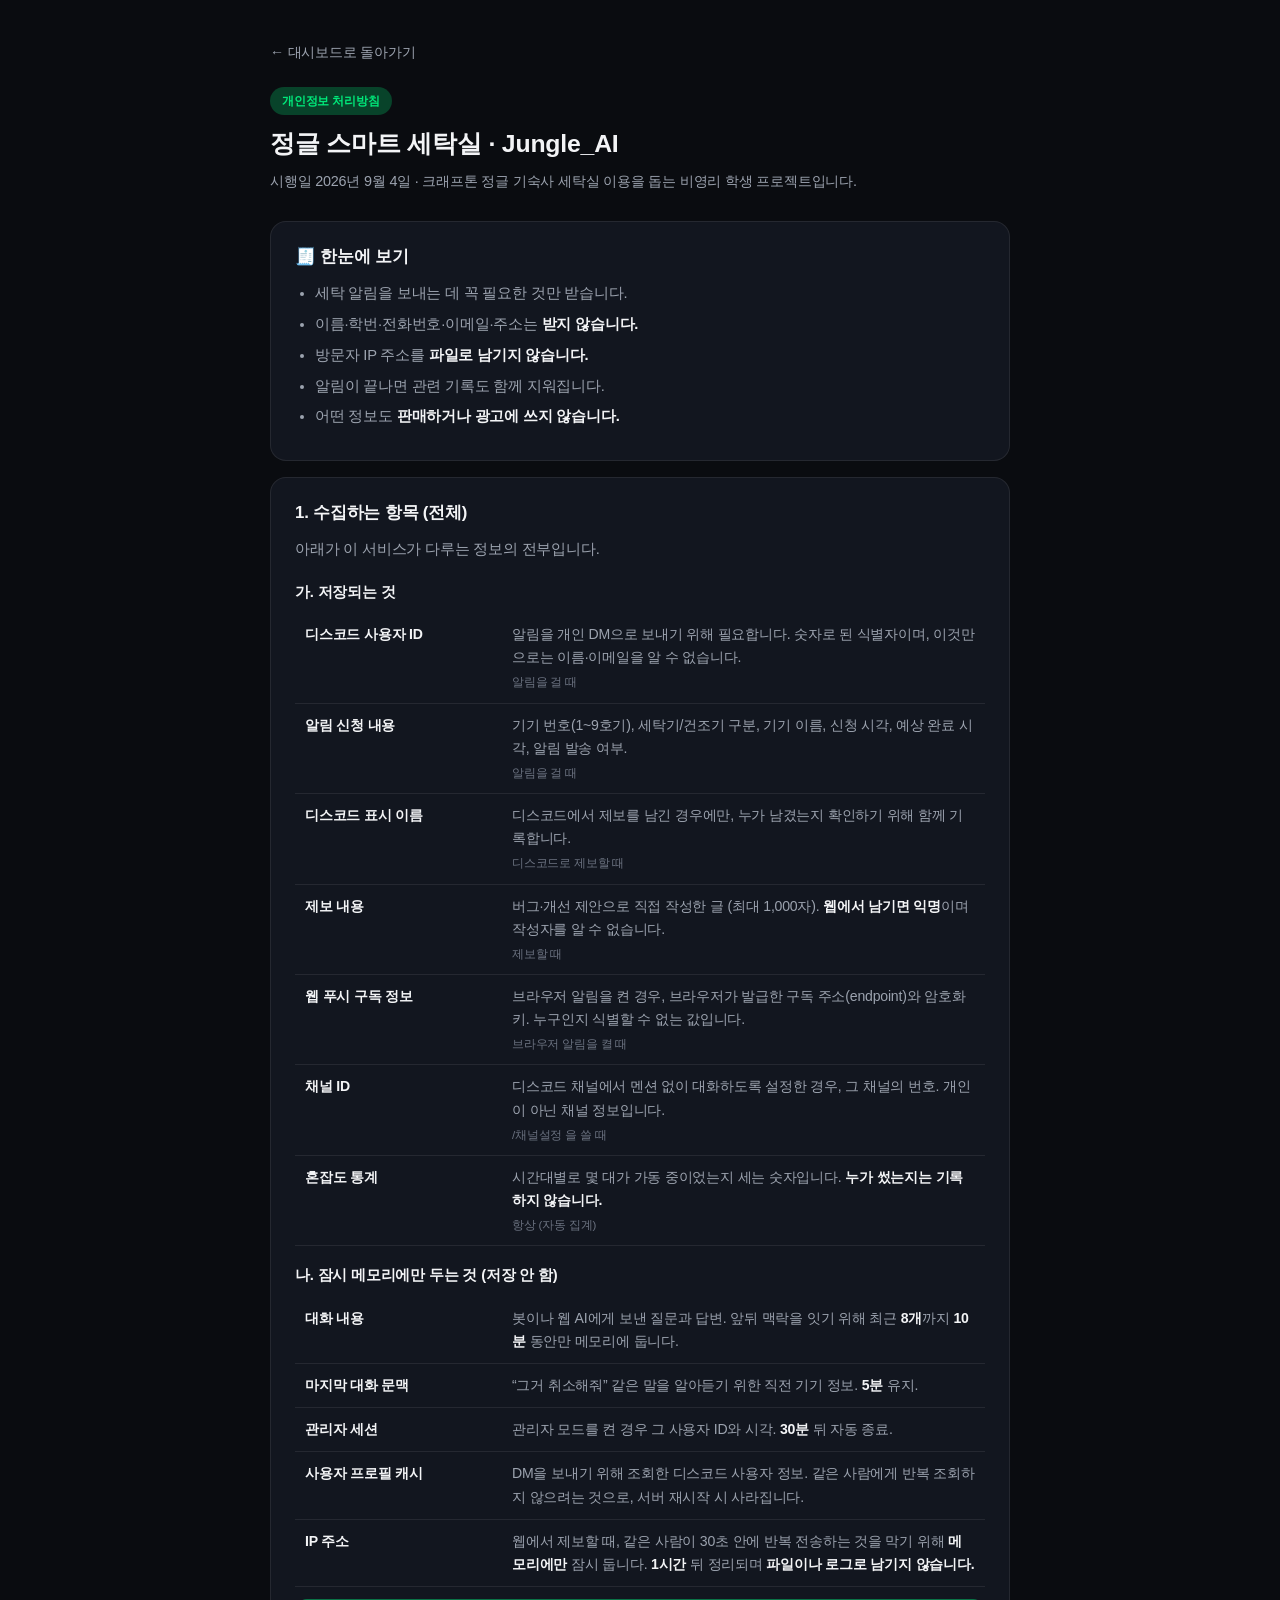
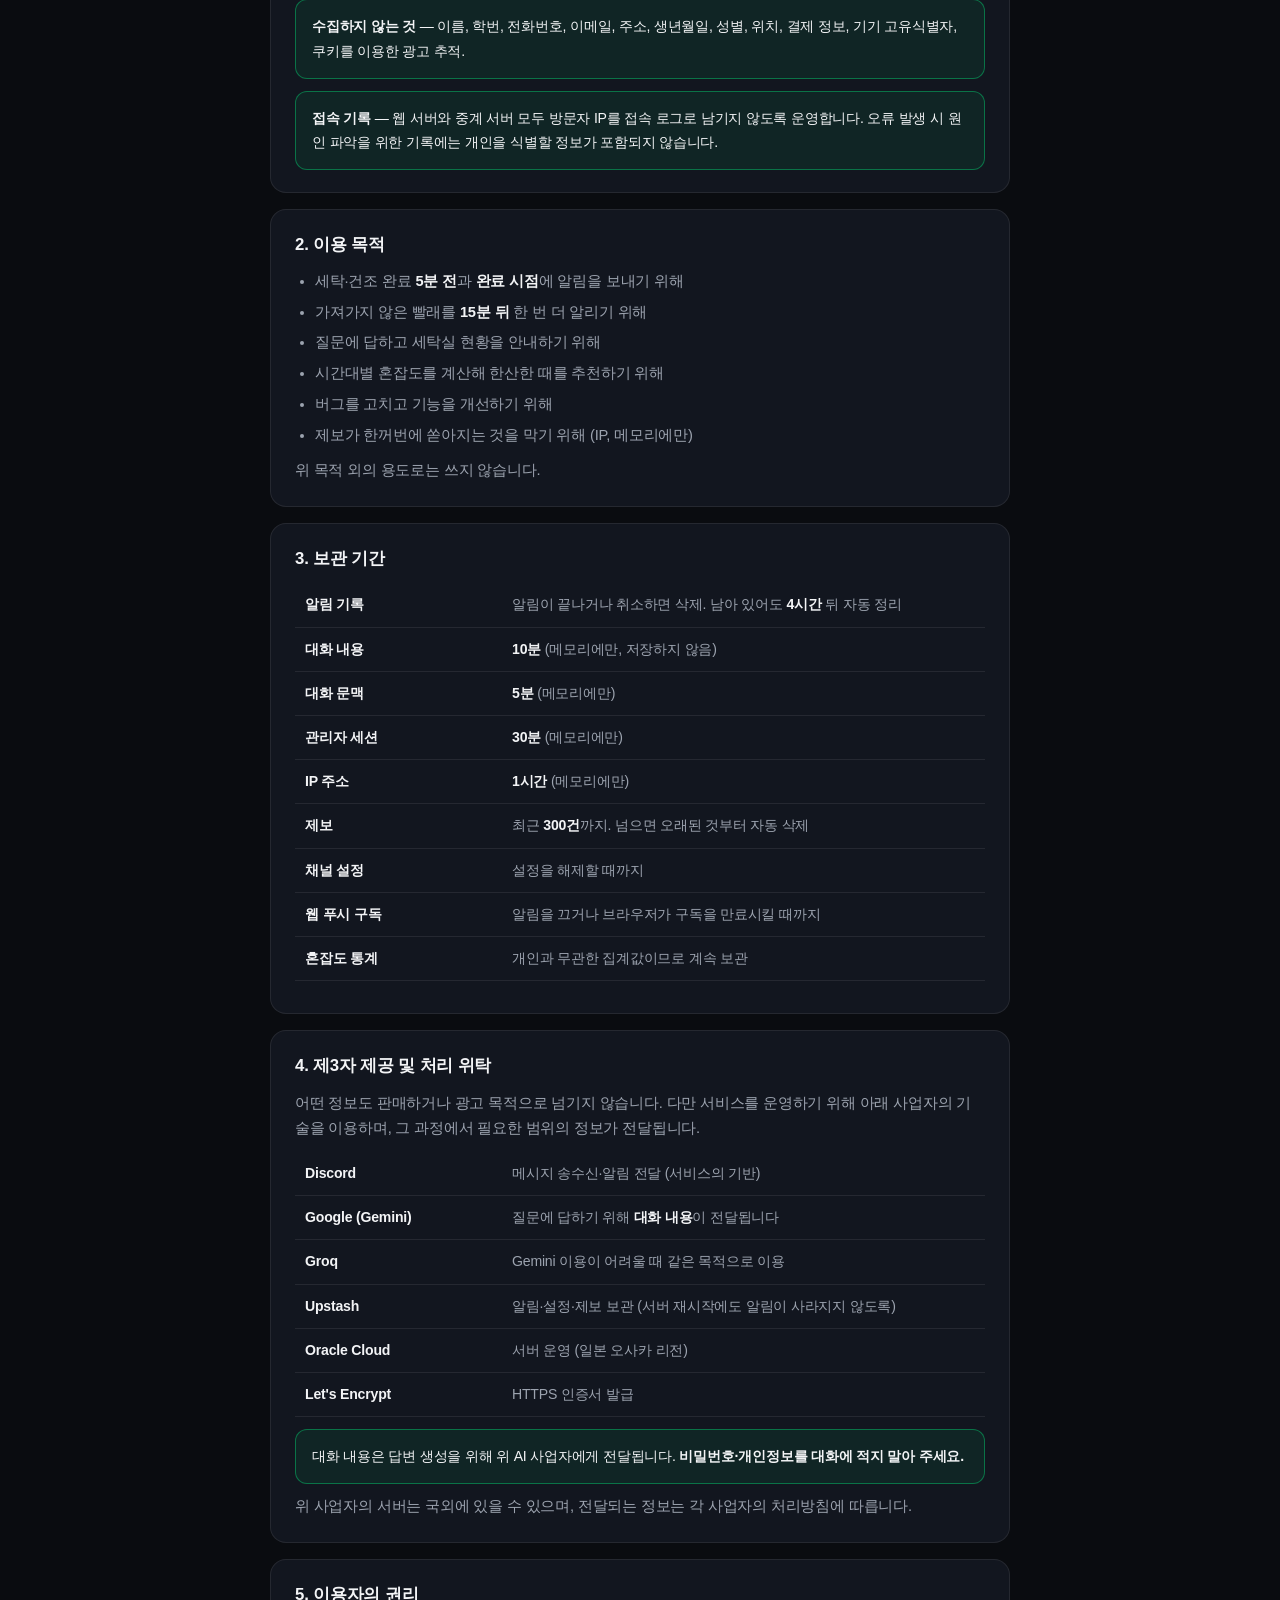
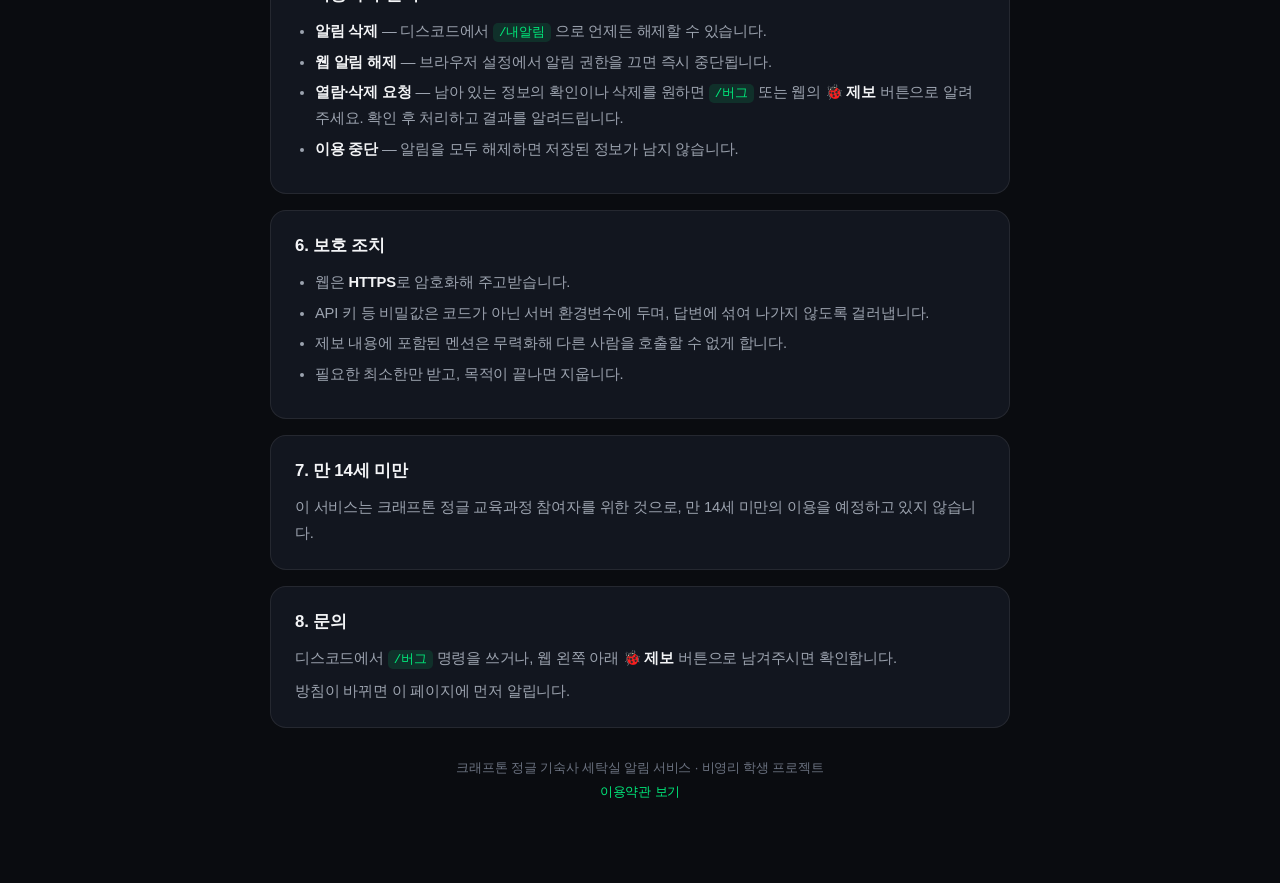
==== privacy.html @ 09ca9603 "상태 문구 회전 + 이용약관·개인정보 처리방침 페이지 상태 문구 (디스코드 앱 인증과 별개) - 봇 이름 아래 문구를 30초마다 돌린다. Rich Presence(큰 그림·참가 버" ====
<!DOCTYPE html>
<html lang="ko">
<head>
  <meta charset="UTF-8" />
  <meta name="viewport" content="width=device-width, initial-scale=1.0" />
  <title>개인정보 처리방침 | 정글 스마트 세탁실</title>
  <link rel="icon" href="/jungle-logo.png" />
  <link rel="stylesheet" href="/style.css" />
  <link rel="stylesheet" href="/doc.css" />
</head>
<body>
  <div class="doc-wrap">
    <a class="doc-back" href="/">← 대시보드로 돌아가기</a>

    <div class="doc-head">
      <span class="doc-badge">개인정보 처리방침</span>
      <h1>정글 스마트 세탁실 · Jungle_AI</h1>
      <p>시행일 2026년 9월 4일 · 크래프톤 정글 기숙사 세탁실 이용을 돕는 비영리 학생 프로젝트입니다.</p>
    </div>

    <div class="doc-sec">
      <h2>🧾 한눈에 보기</h2>
      <ul>
        <li>세탁 알림을 보내는 데 꼭 필요한 것만 받습니다.</li>
        <li>이름·학번·전화번호·이메일·주소는 <b>받지 않습니다.</b></li>
        <li>방문자 IP 주소를 <b>파일로 남기지 않습니다.</b></li>
        <li>알림이 끝나면 관련 기록도 함께 지워집니다.</li>
        <li>어떤 정보도 <b>판매하거나 광고에 쓰지 않습니다.</b></li>
      </ul>
    </div>

    <div class="doc-sec">
      <h2>1. 수집하는 항목 (전체)</h2>
      <p>아래가 이 서비스가 다루는 정보의 전부입니다.</p>

      <h3 class="doc-sub">가. 저장되는 것</h3>
      <table class="doc-table">
        <tr>
          <th>디스코드 사용자 ID</th>
          <td>알림을 개인 DM으로 보내기 위해 필요합니다. 숫자로 된 식별자이며,
              이것만으로는 이름·이메일을 알 수 없습니다.
              <span class="doc-when">알림을 걸 때</span></td>
        </tr>
        <tr>
          <th>알림 신청 내용</th>
          <td>기기 번호(1~9호기), 세탁기/건조기 구분, 기기 이름,
              신청 시각, 예상 완료 시각, 알림 발송 여부.
              <span class="doc-when">알림을 걸 때</span></td>
        </tr>
        <tr>
          <th>디스코드 표시 이름</th>
          <td>디스코드에서 제보를 남긴 경우에만, 누가 남겼는지 확인하기 위해 함께 기록합니다.
              <span class="doc-when">디스코드로 제보할 때</span></td>
        </tr>
        <tr>
          <th>제보 내용</th>
          <td>버그·개선 제안으로 직접 작성한 글 (최대 1,000자).
              <b>웹에서 남기면 익명</b>이며 작성자를 알 수 없습니다.
              <span class="doc-when">제보할 때</span></td>
        </tr>
        <tr>
          <th>웹 푸시 구독 정보</th>
          <td>브라우저 알림을 켠 경우, 브라우저가 발급한 구독 주소(endpoint)와 암호화 키.
              누구인지 식별할 수 없는 값입니다.
              <span class="doc-when">브라우저 알림을 켤 때</span></td>
        </tr>
        <tr>
          <th>채널 ID</th>
          <td>디스코드 채널에서 멘션 없이 대화하도록 설정한 경우, 그 채널의 번호.
              개인이 아닌 채널 정보입니다.
              <span class="doc-when">/채널설정 을 쓸 때</span></td>
        </tr>
        <tr>
          <th>혼잡도 통계</th>
          <td>시간대별로 몇 대가 가동 중이었는지 세는 숫자입니다.
              <b>누가 썼는지는 기록하지 않습니다.</b>
              <span class="doc-when">항상 (자동 집계)</span></td>
        </tr>
      </table>

      <h3 class="doc-sub">나. 잠시 메모리에만 두는 것 (저장 안 함)</h3>
      <table class="doc-table">
        <tr>
          <th>대화 내용</th>
          <td>봇이나 웹 AI에게 보낸 질문과 답변. 앞뒤 맥락을 잇기 위해
              최근 <b>8개</b>까지 <b>10분</b> 동안만 메모리에 둡니다.</td>
        </tr>
        <tr>
          <th>마지막 대화 문맥</th>
          <td>“그거 취소해줘” 같은 말을 알아듣기 위한 직전 기기 정보. <b>5분</b> 유지.</td>
        </tr>
        <tr>
          <th>관리자 세션</th>
          <td>관리자 모드를 켠 경우 그 사용자 ID와 시각. <b>30분</b> 뒤 자동 종료.</td>
        </tr>
        <tr>
          <th>사용자 프로필 캐시</th>
          <td>DM을 보내기 위해 조회한 디스코드 사용자 정보.
              같은 사람에게 반복 조회하지 않으려는 것으로, 서버 재시작 시 사라집니다.</td>
        </tr>
        <tr>
          <th>IP 주소</th>
          <td>웹에서 제보할 때, 같은 사람이 30초 안에 반복 전송하는 것을 막기 위해
              <b>메모리에만</b> 잠시 둡니다. <b>1시간</b> 뒤 정리되며
              <b>파일이나 로그로 남기지 않습니다.</b></td>
        </tr>
      </table>

      <div class="doc-note">
        <p><b>수집하지 않는 것</b> — 이름, 학번, 전화번호, 이메일, 주소, 생년월일,
           성별, 위치, 결제 정보, 기기 고유식별자, 쿠키를 이용한 광고 추적.</p>
      </div>
      <div class="doc-note">
        <p><b>접속 기록</b> — 웹 서버와 중계 서버 모두 방문자 IP를 접속 로그로 남기지
           않도록 운영합니다. 오류 발생 시 원인 파악을 위한 기록에는 개인을 식별할
           정보가 포함되지 않습니다.</p>
      </div>
    </div>

    <div class="doc-sec">
      <h2>2. 이용 목적</h2>
      <ul>
        <li>세탁·건조 완료 <b>5분 전</b>과 <b>완료 시점</b>에 알림을 보내기 위해</li>
        <li>가져가지 않은 빨래를 <b>15분 뒤</b> 한 번 더 알리기 위해</li>
        <li>질문에 답하고 세탁실 현황을 안내하기 위해</li>
        <li>시간대별 혼잡도를 계산해 한산한 때를 추천하기 위해</li>
        <li>버그를 고치고 기능을 개선하기 위해</li>
        <li>제보가 한꺼번에 쏟아지는 것을 막기 위해 (IP, 메모리에만)</li>
      </ul>
      <p style="margin-top:10px;">위 목적 외의 용도로는 쓰지 않습니다.</p>
    </div>

    <div class="doc-sec">
      <h2>3. 보관 기간</h2>
      <table class="doc-table">
        <tr><th>알림 기록</th><td>알림이 끝나거나 취소하면 삭제. 남아 있어도 <b>4시간</b> 뒤 자동 정리</td></tr>
        <tr><th>대화 내용</th><td><b>10분</b> (메모리에만, 저장하지 않음)</td></tr>
        <tr><th>대화 문맥</th><td><b>5분</b> (메모리에만)</td></tr>
        <tr><th>관리자 세션</th><td><b>30분</b> (메모리에만)</td></tr>
        <tr><th>IP 주소</th><td><b>1시간</b> (메모리에만)</td></tr>
        <tr><th>제보</th><td>최근 <b>300건</b>까지. 넘으면 오래된 것부터 자동 삭제</td></tr>
        <tr><th>채널 설정</th><td>설정을 해제할 때까지</td></tr>
        <tr><th>웹 푸시 구독</th><td>알림을 끄거나 브라우저가 구독을 만료시킬 때까지</td></tr>
        <tr><th>혼잡도 통계</th><td>개인과 무관한 집계값이므로 계속 보관</td></tr>
      </table>
    </div>

    <div class="doc-sec">
      <h2>4. 제3자 제공 및 처리 위탁</h2>
      <p>어떤 정보도 판매하거나 광고 목적으로 넘기지 않습니다. 다만 서비스를 운영하기 위해
         아래 사업자의 기술을 이용하며, 그 과정에서 필요한 범위의 정보가 전달됩니다.</p>
      <table class="doc-table">
        <tr><th>Discord</th><td>메시지 송수신·알림 전달 (서비스의 기반)</td></tr>
        <tr><th>Google (Gemini)</th><td>질문에 답하기 위해 <b>대화 내용</b>이 전달됩니다</td></tr>
        <tr><th>Groq</th><td>Gemini 이용이 어려울 때 같은 목적으로 이용</td></tr>
        <tr><th>Upstash</th><td>알림·설정·제보 보관 (서버 재시작에도 알림이 사라지지 않도록)</td></tr>
        <tr><th>Oracle Cloud</th><td>서버 운영 (일본 오사카 리전)</td></tr>
        <tr><th>Let's Encrypt</th><td>HTTPS 인증서 발급</td></tr>
      </table>
      <div class="doc-note">
        <p>대화 내용은 답변 생성을 위해 위 AI 사업자에게 전달됩니다.
           <b>비밀번호·개인정보를 대화에 적지 말아 주세요.</b></p>
      </div>
      <p style="margin-top:10px;">위 사업자의 서버는 국외에 있을 수 있으며,
         전달되는 정보는 각 사업자의 처리방침에 따릅니다.</p>
    </div>

    <div class="doc-sec">
      <h2>5. 이용자의 권리</h2>
      <ul>
        <li><b>알림 삭제</b> — 디스코드에서 <code>/내알림</code> 으로 언제든 해제할 수 있습니다.</li>
        <li><b>웹 알림 해제</b> — 브라우저 설정에서 알림 권한을 끄면 즉시 중단됩니다.</li>
        <li><b>열람·삭제 요청</b> — 남아 있는 정보의 확인이나 삭제를 원하면
            <code>/버그</code> 또는 웹의 <b>🐞 제보</b> 버튼으로 알려주세요.
            확인 후 처리하고 결과를 알려드립니다.</li>
        <li><b>이용 중단</b> — 알림을 모두 해제하면 저장된 정보가 남지 않습니다.</li>
      </ul>
    </div>

    <div class="doc-sec">
      <h2>6. 보호 조치</h2>
      <ul>
        <li>웹은 <b>HTTPS</b>로 암호화해 주고받습니다.</li>
        <li>API 키 등 비밀값은 코드가 아닌 서버 환경변수에 두며,
            답변에 섞여 나가지 않도록 걸러냅니다.</li>
        <li>제보 내용에 포함된 멘션은 무력화해 다른 사람을 호출할 수 없게 합니다.</li>
        <li>필요한 최소한만 받고, 목적이 끝나면 지웁니다.</li>
      </ul>
    </div>

    <div class="doc-sec">
      <h2>7. 만 14세 미만</h2>
      <p>이 서비스는 크래프톤 정글 교육과정 참여자를 위한 것으로,
         만 14세 미만의 이용을 예정하고 있지 않습니다.</p>
    </div>

    <div class="doc-sec">
      <h2>8. 문의</h2>
      <p>디스코드에서 <code>/버그</code> 명령을 쓰거나, 웹 왼쪽 아래
         <b>🐞 제보</b> 버튼으로 남겨주시면 확인합니다.</p>
      <p style="margin-top:8px;">방침이 바뀌면 이 페이지에 먼저 알립니다.</p>
    </div>

    <p class="doc-foot">
      크래프톤 정글 기숙사 세탁실 알림 서비스 · 비영리 학생 프로젝트<br />
      <a href="/terms.html">이용약관 보기</a>
    </p>
  </div>

  <script src="/doc.js"></script>
</body>
</html>
---- style.css ----
/* =========================================================
   Jungle Laundry Dashboard 2.0 - Theme & Styling
   Inspired by KRAFTON JUNGLE & Real LG WashTower Hardware
   ========================================================= */

:root {
  /* 🔤 통일된 타이포그래피 & 폰트 시스템 */
  --font-sans: 'Pretendard Variable', 'Pretendard', -apple-system, BlinkMacSystemFont, 'Segoe UI', Roboto, 'Apple SD Gothic Neo', 'Malgun Gothic', '맑은 고딕', sans-serif;
  /* JetBrains Mono 에는 한글 글리프가 없다. 그대로 두면 '5대', '24분', '대기 중' 처럼
     숫자와 한글이 섞인 곳에서 한글만 시스템 고정폭 폰트로 떨어져 주변과 달라 보인다.
     바로 뒤에 Pretendard 를 두어 숫자는 JetBrains Mono, 한글은 Pretendard 로 그리게 한다. */
  --font-mono: 'JetBrains Mono', 'Pretendard Variable', 'Pretendard', ui-monospace, SFMono-Regular, Menlo, Monaco, Consolas, 'Liberation Mono', 'Courier New', monospace;

  --bg-main: #0a0c10;
  --bg-card: rgba(22, 26, 36, 0.75);
  --bg-card-hover: rgba(30, 35, 48, 0.9);
  --border-subtle: rgba(255, 255, 255, 0.08);
  --border-active: rgba(0, 232, 122, 0.4);
  
  --text-main: #f3f4f6;
  --text-muted: #9ca3af;
  --text-dim: #6b7280;
  
  /* 브랜드 & 상태 컬러 */
  --jungle-green: #00e87a;
  --jungle-glow: rgba(0, 232, 122, 0.25);
  
  --color-men: #3b82f6;
  --color-men-bg: rgba(59, 130, 246, 0.12);
  --color-common: #a855f7;
  --color-common-bg: rgba(168, 85, 247, 0.12);
  --color-women: #ec4899;
  --color-women-bg: rgba(236, 72, 153, 0.12);
  
  --color-running: #00e87a;
  --color-drying: #f59e0b;
  --color-wrinkle: #38bdf8;
  --color-error: #ef4444;
  --color-idle: #6b7280;

  /* 워시타워 하드웨어 메탈릭 룩 */
  --wt-chassis: #171920;
  --wt-glass: #0c0e14;
  --wt-ring: #262a36;
  --wt-bezel: #323847;
}

/* ☀️ 라이트 모드 (화이트/클린 테마) */
body.light-theme {
  --bg-main: #f0f4f8;
  --bg-card: rgba(255, 255, 255, 0.95);
  --bg-card-hover: #ffffff;
  --border-subtle: rgba(0, 0, 0, 0.08);
  --border-active: rgba(0, 180, 90, 0.5);
  
  --text-main: #0f172a;
  --text-muted: #475569;
  --text-dim: #64748b;
  
  --jungle-green: #059669;
  --jungle-glow: rgba(5, 150, 105, 0.2);
  
  --color-men: #1d4ed8;
  --color-men-bg: #eff6ff;
  --color-common: #7e22ce;
  --color-common-bg: #faf5ff;
  --color-women: #be185d;
  --color-women-bg: #fdf2f8;
  
  --color-running: #059669;
  --color-drying: #d97706;
  --color-wrinkle: #0284c7;
  --color-error: #dc2626;
  --color-idle: #94a3b8;

  --wt-chassis: #ffffff;
  --wt-glass: #f8fafc;
  --wt-ring: #e2e8f0;
  --wt-bezel: #cbd5e1;
}


code, kbd, samp, pre {
  font-family: var(--font-mono);
}

/* 전체 선택자로 font-family 를 박으면 자식이 부모 폰트를 물려받지 못한다.
   (숫자용 폰트를 지정한 요소 안의 <b>, <span> 이 제각각으로 보이던 원인)
   폰트는 body 에서 한 번만 정하고 상속되게 둔다. */
*, *::before, *::after {
  box-sizing: border-box;
  margin: 0;
  padding: 0;
  -webkit-font-smoothing: antialiased;
  -moz-osx-font-smoothing: grayscale;
}

/* 폼 요소는 브라우저 기본 폰트가 강해서 상속이 안 되므로 명시적으로 지정한다 */
button, input, textarea, select {
  box-sizing: border-box;
  margin: 0;
  padding: 0;
  font-family: var(--font-sans);
  -webkit-font-smoothing: antialiased;
  -moz-osx-font-smoothing: grayscale;
}

body {
  background-color: var(--bg-main);
  color: var(--text-main);
  font-family: var(--font-sans);
  min-height: 100vh;
  overflow-x: hidden;
  position: relative;
  line-height: 1.5;
  letter-spacing: -0.2px;
}

/* 앰비언트 글로우 배경 */
.ambient-glow {
  position: fixed;
  border-radius: 50%;
  filter: blur(120px);
  pointer-events: none;
  z-index: 0;
  opacity: 0.15;
}
.glow-1 {
  width: 500px;
  height: 500px;
  top: -100px;
  left: 10%;
  background: radial-gradient(circle, var(--jungle-green), transparent 70%);
}
.glow-2 {
  width: 600px;
  height: 600px;
  bottom: 5%;
  right: 5%;
  background: radial-gradient(circle, #3b82f6, transparent 70%);
}

/* ---------------------------------------------
   Header
   --------------------------------------------- */
.app-header {
  position: sticky;
  top: 0;
  z-index: 100;
  background: rgba(10, 12, 16, 0.85);
  backdrop-filter: blur(16px);
  border-bottom: 1px solid var(--border-subtle);
  padding: 14px 24px;
}

.header-container {
  max-width: 1400px;
  margin: 0 auto;
  display: flex;
  justify-content: space-between;
  align-items: center;
}

.brand-group {
  display: flex;
  align-items: center;
  gap: 14px;
}

.brand-badge-wrap {
  display: flex;
  align-items: center;
  gap: 8px;
}

.brand-jungle-logo {
  width: 26px;
  height: 26px;
  object-fit: contain;
  filter: drop-shadow(0 0 8px rgba(0, 232, 122, 0.45));
  transition: transform 0.35s cubic-bezier(0.34, 1.56, 0.64, 1);
}

.brand-group:hover .brand-jungle-logo {
  transform: rotate(45deg) scale(1.15);
}

.brand-badge {
  background: linear-gradient(135deg, rgba(0, 232, 122, 0.15), rgba(0, 232, 122, 0.05));
  border: 1px solid var(--jungle-green);
  color: var(--jungle-green);
  font-size: 11px;
  font-weight: 800;
  letter-spacing: 0.8px;
  padding: 4px 10px;
  border-radius: 8px;
  text-transform: uppercase;
}

.brand-title {
  font-size: 18px;
  font-weight: 800;
  color: var(--text-main);
  letter-spacing: -0.3px;
}
.brand-title .highlight {
  color: var(--jungle-green);
}

.header-controls {
  display: flex;
  align-items: center;
  gap: 16px;
}

.btn-config-ai {
  background: rgba(0, 232, 122, 0.1);
  border: 1px solid rgba(0, 232, 122, 0.35);
  color: var(--jungle-green);
  font-weight: 800;
  font-size: 12px;
  padding: 6px 12px;
  border-radius: 20px;
  cursor: pointer;
  display: flex;
  align-items: center;
  gap: 6px;
  transition: all 0.2s ease;
}
.btn-config-ai:hover {
  background: rgba(0, 232, 122, 0.2);
  border-color: var(--jungle-green);
  transform: translateY(-1px);
}

.connection-status {
  display: flex;
  align-items: center;
  gap: 8px;
  background: rgba(255, 255, 255, 0.04);
  border: 1px solid var(--border-subtle);
  padding: 6px 14px;
  border-radius: 20px;
  font-size: 12px;
}

.live-dot {
  width: 8px;
  height: 8px;
  border-radius: 50%;
  background-color: var(--jungle-green);
  box-shadow: 0 0 10px var(--jungle-green);
  animation: pulse-dot 2s infinite ease-in-out;
}
@keyframes pulse-dot {
  0%, 100% { opacity: 1; transform: scale(1); }
  50% { opacity: 0.4; transform: scale(0.85); }
}

.status-text {
  color: var(--text-muted);
  font-weight: 500;
}
.sync-time {
  font-family: var(--font-mono);
  color: var(--text-main);
  font-weight: 700;
}

.btn-refresh {
  background: rgba(255, 255, 255, 0.06);
  border: 1px solid var(--border-subtle);
  color: var(--text-main);
  width: 36px;
  height: 36px;
  border-radius: 10px;
  display: flex;
  align-items: center;
  justify-content: center;
  cursor: pointer;
  transition: all 0.2s ease;
}
.btn-refresh:hover {
  background: rgba(255, 255, 255, 0.12);
  border-color: var(--jungle-green);
}
.refresh-icon {
  width: 18px;
  height: 18px;
  transition: transform 0.4s ease;
}
.btn-refresh.spinning .refresh-icon {
  transform: rotate(360deg);
}

/* 상단 헤더 다크/라이트 테마 전환 버튼 */
.btn-theme-toggle,
.btn-help {
  display: flex;
  align-items: center;
  gap: 5px;
  background: rgba(255, 255, 255, 0.06);
  border: 1px solid var(--border-subtle);
  color: var(--text-main);
  font-size: 12px;
  font-weight: 700;
  padding: 6px 11px;
  border-radius: 10px;
  cursor: pointer;
  transition: all 0.2s ease;
  white-space: nowrap;
}
.btn-theme-toggle:hover,
.btn-help:hover {
  background: rgba(255, 255, 255, 0.12);
  border-color: rgba(255, 255, 255, 0.25);
  transform: translateY(-1px);
}

/* 상단 헤더 내 알리미 바로가기 버튼 */
.btn-alarm-center {
  display: flex;
  align-items: center;
  gap: 6px;
  background: rgba(0, 232, 122, 0.1);
  border: 1px solid rgba(0, 232, 122, 0.3);
  color: var(--jungle-green);
  font-size: 12px;
  font-weight: 800;
  padding: 6px 12px;
  border-radius: 10px;
  cursor: pointer;
  transition: all 0.2s ease;
  white-space: nowrap;
}
.btn-alarm-center:hover {
  background: rgba(0, 232, 122, 0.2);
  border-color: var(--jungle-green);
  transform: translateY(-1px);
  box-shadow: 0 4px 12px rgba(0, 232, 122, 0.25);
}
.btn-alarm-center.has-active-alarms {
  background: rgba(0, 232, 122, 0.2);
  animation: pulse-alarm-btn 2s infinite;
}
@keyframes pulse-alarm-btn {
  0%, 100% { box-shadow: 0 0 0 0 rgba(0, 232, 122, 0.4); }
  50% { box-shadow: 0 0 10px rgba(0, 232, 122, 0.3); }
}
.alarm-badge-count {
  background: var(--jungle-green);
  color: #06110a;
  font-size: 11px;
  font-weight: 900;
  padding: 1px 6px;
  border-radius: 10px;
  min-width: 16px;
  text-align: center;
}

/* ---------------------------------------------
   Main Content Layout
   --------------------------------------------- */
.main-container {
  max-width: 1400px;
  margin: 0 auto;
  padding: 24px;
  display: flex;
  flex-direction: column;
  gap: 28px;
  position: relative;
  z-index: 1;
}

/* 1. Summary Hero */
.summary-hero {
  display: grid;
  grid-template-columns: 2fr 1fr;
  gap: 16px;
}

@media (max-width: 992px) {
  .summary-hero {
    grid-template-columns: 1fr;
  }
}

.hero-card {
  background: var(--bg-card);
  border: 1px solid var(--border-subtle);
  border-radius: 18px;
  padding: 20px 24px;
  backdrop-filter: blur(20px);
  display: flex;
  flex-direction: column;
  justify-content: space-between;
  gap: 16px;
  box-shadow: 0 10px 30px rgba(0, 0, 0, 0.3);
}

.dual-recommendation-card {
  background: linear-gradient(135deg, rgba(22, 26, 36, 0.95), rgba(15, 23, 42, 0.85));
}

.dual-rec-grid {
  display: grid;
  grid-template-columns: 1fr 1fr;
  gap: 16px;
  background: transparent;
  border: none;
  padding: 0;
}

@media (max-width: 768px) {
  .dual-rec-grid {
    grid-template-columns: 1fr;
  }
}

.rec-divider {
  display: none;
}

.rec-column {
  display: flex;
  flex-direction: column;
  gap: 6px;
  background: rgba(255, 255, 255, 0.03);
  border: 1px solid var(--border-subtle);
  border-radius: 14px;
  padding: 14px 16px;
}
.rec-column.rec-men {
  border-color: rgba(59, 130, 246, 0.25);
  background: rgba(59, 130, 246, 0.04);
}
.rec-column.rec-women {
  border-color: rgba(236, 72, 153, 0.25);
  background: rgba(236, 72, 153, 0.04);
}

.rec-col-header {
  display: flex;
  justify-content: space-between;
  align-items: center;
}

.rec-gender-tag {
  font-size: 11px;
  font-weight: 800;
  padding: 3px 8px;
  border-radius: 6px;
  letter-spacing: 0.3px;
}
.tag-men { background: var(--color-men-bg); color: var(--color-men); }
.tag-women { background: var(--color-women-bg); color: var(--color-women); }

.rec-status-pill {
  font-size: 10px;
  font-weight: 800;
  background: rgba(0, 232, 122, 0.15);
  color: var(--jungle-green);
  padding: 2px 7px;
  border-radius: 10px;
}

.rec-target-title {
  font-size: 17px;
  font-weight: 900;
  color: var(--text-main);
  letter-spacing: -0.3px;
}

.rec-target-desc {
  font-size: 12px;
  color: var(--text-muted);
  line-height: 1.45;
}

.quick-stats-row {
  display: grid;
  grid-template-columns: repeat(4, 1fr);
  gap: 10px;
  padding-top: 12px;
  border-top: 1px solid var(--border-subtle);
}

.stat-item {
  display: flex;
  flex-direction: column;
  gap: 2px;
}
.stat-label {
  font-size: 11px;
  color: var(--text-dim);
  font-weight: 600;
}
.stat-val {
  font-family: var(--font-mono);
  font-size: 18px;
  font-weight: 800;
}
.val-green { color: var(--jungle-green); }
.val-purple { color: var(--color-common); }
.val-pink { color: var(--color-women); }
.val-red { color: var(--color-error); }

/* 세탁물 방치 알리미 (상하 여백 최적화 및 슬림 스크롤바) */
.stale-alert-card {
  border-left: 4px solid #f59e0b;
  display: flex;
  flex-direction: column;
  justify-content: flex-start;
  gap: 6px;
}
.stale-alert-card .card-header {
  margin-bottom: 2px;
}
.stale-list {
  display: flex;
  flex-direction: column;
  gap: 6px;
  overflow-y: auto;
  max-height: 155px;
  padding-right: 4px;
  margin-top: 4px;
}
.stale-list::-webkit-scrollbar {
  width: 4px;
}
.stale-list::-webkit-scrollbar-thumb {
  background: rgba(245, 158, 11, 0.4);
  border-radius: 4px;
}
.stale-list::-webkit-scrollbar-track {
  background: rgba(0, 0, 0, 0.05);
  border-radius: 4px;
}
.stale-item {
  display: flex;
  align-items: center;
  justify-content: space-between;
  background: rgba(245, 158, 11, 0.08);
  border: 1px solid rgba(245, 158, 11, 0.2);
  padding: 6px 10px;
  border-radius: 8px;
  font-size: 12px;
  gap: 8px;
}
.stale-tower {
  font-weight: 700;
  color: #fcd34d;
  white-space: nowrap;
}
.stale-time {
  font-family: var(--font-mono);
  font-weight: 800;
  color: #f59e0b;
  white-space: nowrap;
}
.stale-empty {
  font-size: 13px;
  color: var(--text-muted);
  text-align: center;
  padding: 14px 0;
}

/* ---------------------------------------------
   🚦 2. Congestion Traffic Light & Golden Time Section
   --------------------------------------------- */
.congestion-section {
  display: flex;
  flex-direction: column;
}

.congestion-card {
  background: var(--bg-card);
  border: 1px solid var(--border-subtle);
  border-radius: 18px;
  padding: 20px 24px;
  display: flex;
  flex-direction: column;
  gap: 16px;
  box-shadow: 0 10px 30px rgba(0, 0, 0, 0.3);
  backdrop-filter: blur(20px);
}

.congestion-header {
  display: flex;
  justify-content: space-between;
  align-items: center;
  flex-wrap: wrap;
  gap: 12px;
}

.traffic-light-wrapper {
  display: flex;
  align-items: center;
  gap: 14px;
}

.traffic-signal-box {
  display: flex;
  align-items: center;
  justify-content: center;
  width: 44px;
  height: 44px;
  background: #0d1017;
  border: 2px solid rgba(255, 255, 255, 0.08);
  border-radius: 50%;
  box-shadow: inset 0 2px 6px rgba(0, 0, 0, 0.8);
}

.signal-dot {
  width: 22px;
  height: 22px;
  border-radius: 50%;
  transition: all 0.3s ease;
}
.signal-dot.dot-blue {
  background: #38bdf8;
  box-shadow: 0 0 16px rgba(56, 189, 248, 0.8), inset 0 0 4px #fff;
  animation: pulse-traffic-blue 2s infinite;
}
.signal-dot.dot-green {
  background: #00e87a;
  box-shadow: 0 0 16px rgba(0, 232, 122, 0.8), inset 0 0 4px #fff;
  animation: pulse-traffic-green 2s infinite;
}
.signal-dot.dot-yellow {
  background: #facc15;
  box-shadow: 0 0 16px rgba(250, 204, 21, 0.8), inset 0 0 4px #fff;
  animation: pulse-traffic-yellow 2s infinite;
}
.signal-dot.dot-orange {
  background: #f97316;
  box-shadow: 0 0 16px rgba(249, 115, 22, 0.8), inset 0 0 4px #fff;
  animation: pulse-traffic-orange 2s infinite;
}
.signal-dot.dot-red {
  background: #ef4444;
  box-shadow: 0 0 16px rgba(239, 68, 68, 0.8), inset 0 0 4px #fff;
  animation: pulse-traffic-red 1.5s infinite;
}

@keyframes pulse-traffic-blue {
  0%, 100% { transform: scale(1); box-shadow: 0 0 12px rgba(56, 189, 248, 0.6); }
  50% { transform: scale(1.08); box-shadow: 0 0 20px rgba(56, 189, 248, 1); }
}
@keyframes pulse-traffic-green {
  0%, 100% { transform: scale(1); box-shadow: 0 0 12px rgba(0, 232, 122, 0.6); }
  50% { transform: scale(1.08); box-shadow: 0 0 20px rgba(0, 232, 122, 1); }
}
@keyframes pulse-traffic-yellow {
  0%, 100% { transform: scale(1); box-shadow: 0 0 12px rgba(250, 204, 21, 0.6); }
  50% { transform: scale(1.08); box-shadow: 0 0 20px rgba(250, 204, 21, 1); }
}
@keyframes pulse-traffic-orange {
  0%, 100% { transform: scale(1); box-shadow: 0 0 12px rgba(249, 115, 22, 0.6); }
  50% { transform: scale(1.08); box-shadow: 0 0 20px rgba(249, 115, 22, 1); }
}
@keyframes pulse-traffic-red {
  0%, 100% { transform: scale(1); box-shadow: 0 0 12px rgba(239, 68, 68, 0.6); }
  50% { transform: scale(1.1); box-shadow: 0 0 22px rgba(239, 68, 68, 1); }
}

.traffic-text-group {
  display: flex;
  flex-direction: column;
  gap: 2px;
}

.traffic-title {
  font-size: 16px;
  font-weight: 800;
  color: var(--text-main);
}

.traffic-desc {
  font-size: 12px;
  color: var(--text-muted);
}

.congestion-badge {
  font-size: 11px;
  font-weight: 800;
  padding: 4px 12px;
  border-radius: 12px;
}
.badge-blue { background: rgba(56, 189, 248, 0.15); color: #38bdf8; border: 1px solid rgba(56, 189, 248, 0.4); }
.badge-green { background: rgba(0, 232, 122, 0.15); color: #00e87a; border: 1px solid rgba(0, 232, 122, 0.35); }
.badge-yellow { background: rgba(234, 179, 8, 0.15); color: #facc15; border: 1px solid rgba(234, 179, 8, 0.4); }
.badge-orange { background: rgba(249, 115, 22, 0.15); color: #fb923c; border: 1px solid rgba(249, 115, 22, 0.4); }
.badge-red { background: rgba(239, 68, 68, 0.15); color: #f87171; border: 1px solid rgba(239, 68, 68, 0.4); }

/* 골든타임 타임테이블 */
.golden-time-container {
  display: flex;
  flex-direction: column;
  gap: 10px;
  border-top: 1px solid var(--border-subtle);
  padding-top: 14px;
}

.gt-header {
  display: flex;
  justify-content: space-between;
  align-items: center;
  flex-wrap: wrap;
  gap: 10px;
}
.gt-header-info {
  display: flex;
  align-items: center;
  gap: 10px;
  flex-wrap: wrap;
}
.gt-title {
  font-size: 13px;
  font-weight: 800;
  color: var(--text-main);
  letter-spacing: 0.3px;
}
.gt-current-tag {
  font-size: 11px;
  background: rgba(0, 232, 122, 0.15);
  border: 1px solid rgba(0, 232, 122, 0.35);
  color: var(--jungle-green);
  padding: 3px 9px;
  border-radius: 20px;
  font-weight: 600;
}
.gt-hint {
  font-size: 11px;
  color: var(--text-dim);
  font-family: var(--font-mono);
}

.gt-grid {
  display: grid;
  grid-template-columns: repeat(5, 1fr);
  gap: 10px;
}
@media (max-width: 1200px) {
  .gt-grid {
    grid-template-columns: repeat(auto-fit, minmax(180px, 1fr));
  }
}
@media (max-width: 768px) {
  .gt-grid {
    display: flex;
    overflow-x: auto;
    scroll-snap-type: x mandatory;
    padding-bottom: 8px;
    -webkit-overflow-scrolling: touch;
  }
  .gt-grid > .gt-card {
    min-width: 200px;
    scroll-snap-align: start;
    flex-shrink: 0;
  }
}

.gt-card {
  background: rgba(255, 255, 255, 0.02);
  border: 1px solid rgba(255, 255, 255, 0.06);
  border-radius: 14px;
  padding: 12px;
  display: flex;
  flex-direction: column;
  gap: 6px;
  transition: all 0.25s ease;
  position: relative;
}
.gt-card:hover {
  transform: translateY(-2px);
  background: rgba(255, 255, 255, 0.04);
}

.gt-card-top {
  display: flex;
  align-items: center;
  justify-content: space-between;
}

.gt-now-chip {
  font-size: 10px;
  font-weight: 800;
  background: var(--jungle-green);
  color: #06110a;
  padding: 1px 6px;
  border-radius: 6px;
  animation: pulse-now 1.5s infinite;
}
@keyframes pulse-now {
  0%, 100% { transform: scale(1); box-shadow: 0 0 0 0 rgba(0, 232, 122, 0.6); }
  50% { transform: scale(1.05); box-shadow: 0 0 8px rgba(0, 232, 122, 0.4); }
}

.gt-card.gt-current-active {
  box-shadow: 0 0 16px rgba(0, 232, 122, 0.15);
}

.gt-card.gt-best {
  border: 1.5px solid rgba(56, 189, 248, 0.45);
  background: rgba(56, 189, 248, 0.05);
}
.gt-card.gt-good {
  border: 1.5px solid rgba(0, 232, 122, 0.4);
  background: rgba(0, 232, 122, 0.05);
}
.gt-card.gt-normal {
  border: 1.5px solid rgba(234, 179, 8, 0.4);
  background: rgba(234, 179, 8, 0.04);
}
.gt-card.gt-caution {
  border: 1.5px solid rgba(249, 115, 22, 0.45);
  background: rgba(249, 115, 22, 0.05);
}
.gt-card.gt-busy {
  border: 1.5px solid rgba(239, 68, 68, 0.45);
  background: rgba(239, 68, 68, 0.05);
}

.gt-card.gt-current-active.gt-best {
  border: 2px solid #38bdf8 !important;
  box-shadow: 0 0 18px rgba(56, 189, 248, 0.35);
}
.gt-card.gt-current-active.gt-good {
  border: 2px solid #00e87a !important;
  box-shadow: 0 0 18px rgba(0, 232, 122, 0.35);
}
.gt-card.gt-current-active.gt-normal {
  border: 2px solid #facc15 !important;
  box-shadow: 0 0 18px rgba(250, 204, 21, 0.35);
}
.gt-card.gt-current-active.gt-caution {
  border: 2px solid #f97316 !important;
  box-shadow: 0 0 18px rgba(249, 115, 22, 0.35);
}
.gt-card.gt-current-active.gt-busy {
  border: 2px solid #ef4444 !important;
  box-shadow: 0 0 18px rgba(239, 68, 68, 0.35);
}

.gt-badge {
  font-size: 10.5px;
  font-weight: 800;
  padding: 3px 9px;
  border-radius: 14px;
  display: inline-flex;
  align-items: center;
  gap: 4px;
}
.gt-badge.badge-blue {
  background: rgba(56, 189, 248, 0.15);
  color: #38bdf8;
  border: 1px solid rgba(56, 189, 248, 0.4);
}
.gt-badge.badge-green {
  background: rgba(0, 232, 122, 0.15);
  color: #00e87a;
  border: 1px solid rgba(0, 232, 122, 0.35);
}
.gt-badge.badge-yellow {
  background: rgba(234, 179, 8, 0.15);
  color: #facc15;
  border: 1px solid rgba(234, 179, 8, 0.4);
}
.gt-badge.badge-orange {
  background: rgba(249, 115, 22, 0.15);
  color: #fb923c;
  border: 1px solid rgba(249, 115, 22, 0.4);
}
.gt-badge.badge-red {
  background: rgba(239, 68, 68, 0.15);
  color: #f87171;
  border: 1px solid rgba(239, 68, 68, 0.4);
}

.gt-time {
  font-family: var(--font-mono);
  font-size: 13px;
  font-weight: 800;
  color: var(--text-main);
}
.gt-label {
  font-size: 12px;
  font-weight: 700;
  color: var(--text-main);
}

.gt-stat-metric {
  display: flex;
  justify-content: space-between;
  align-items: center;
  font-size: 10px;
  color: #94a3b8;
  background: rgba(0, 0, 0, 0.2);
  padding: 4px 8px;
  border-radius: 6px;
}
.gt-stat-metric b {
  color: var(--text-main);
  font-family: var(--font-mono);
}

.gt-tip {
  font-size: 11px;
  color: var(--text-dim);
  line-height: 1.35;
}

/* ---------------------------------------------
   Toolbar & Filter Tabs & View Mode Switcher
   --------------------------------------------- */
.toolbar-section {
  display: flex;
  justify-content: space-between;
  align-items: center;
  flex-wrap: wrap;
  gap: 16px;
}

.toolbar-left-group {
  display: flex;
  align-items: center;
  gap: 12px;
  flex-wrap: wrap;
}

.zone-tabs {
  display: flex;
  background: rgba(255, 255, 255, 0.04);
  padding: 4px;
  border-radius: 12px;
  border: 1px solid var(--border-subtle);
  gap: 4px;
}

.tab-btn {
  background: transparent;
  border: none;
  color: var(--text-muted);
  font-weight: 700;
  font-size: 13px;
  padding: 8px 16px;
  border-radius: 8px;
  cursor: pointer;
  transition: all 0.2s ease;
}
.tab-btn:hover {
  color: var(--text-main);
  background: rgba(255, 255, 255, 0.05);
}
.tab-btn.active {
  background: #222736;
  color: var(--text-main);
  box-shadow: 0 2px 8px rgba(0, 0, 0, 0.3);
}
.tab-btn.tab-men.active { color: var(--color-men); background: rgba(59, 130, 246, 0.15); border-bottom: 2px solid var(--color-men); }
.tab-btn.tab-common.active { color: var(--color-common); background: rgba(168, 85, 247, 0.15); border-bottom: 2px solid var(--color-common); }
.tab-btn.tab-women.active { color: var(--color-women); background: rgba(244, 114, 182, 0.15); border-bottom: 2px solid var(--color-women); }

/* 뷰 모드 전환 버튼 그룹 (카드 뷰 vs 현실 2열 뷰) */
.view-mode-tabs {
  display: flex;
  background: rgba(255, 255, 255, 0.04);
  padding: 4px;
  border-radius: 12px;
  border: 1px solid rgba(0, 232, 122, 0.25);
  gap: 4px;
}

.view-tab-btn {
  background: transparent;
  border: none;
  color: var(--text-muted);
  font-weight: 700;
  font-size: 12px;
  padding: 8px 14px;
  border-radius: 8px;
  cursor: pointer;
  transition: all 0.2s ease;
  white-space: nowrap;
}
.view-tab-btn:hover {
  color: var(--text-main);
  background: rgba(255, 255, 255, 0.05);
}
.view-tab-btn.active {
  background: rgba(0, 232, 122, 0.18);
  color: var(--jungle-green);
  box-shadow: 0 2px 8px rgba(0, 232, 122, 0.2);
  border: 1px solid rgba(0, 232, 122, 0.4);
}

.view-legend {
  display: flex;
  align-items: center;
  gap: 14px;
  flex-wrap: wrap;
}
.legend-chip {
  display: inline-flex;
  align-items: center;
  gap: 6px;
  font-size: 11px;
  font-weight: 600;
  color: var(--text-muted);
}
.legend-chip .dot {
  width: 8px;
  height: 8px;
  border-radius: 50%;
}
.legend-idle .dot { background-color: var(--text-dim); }
/* 카드 위 배지와 같은 색을 쓴다 (pill-both / pill-washing / pill-drying).
   범례가 설명하는 것은 카드 안쪽이 아니라 그 배지다. */
.legend-both .dot,
.legend-running .dot { background-color: var(--color-running); box-shadow: 0 0 6px var(--color-running); }
.legend-washing .dot { background-color: var(--color-wrinkle); box-shadow: 0 0 6px var(--color-wrinkle); }
.legend-drying .dot { background-color: var(--color-drying); box-shadow: 0 0 6px var(--color-drying); }
.legend-wrinkle .dot { background-color: var(--color-wrinkle); }
.legend-error .dot { background-color: var(--color-error); }

/* ---------------------------------------------
   3. Real WashTower Container & Grid vs Floorplan
   --------------------------------------------- */
.washtower-container {
  width: 100%;
}

/* 📋 기본 3x3 카드 뷰 */
.washtower-grid {
  display: grid;
  grid-template-columns: repeat(3, 1fr);
  gap: 20px;
}

@media (max-width: 1100px) {
  .washtower-grid {
    grid-template-columns: repeat(2, 1fr);
  }
}
@media (max-width: 650px) {
  .washtower-grid {
    grid-template-columns: 1fr;
  }
}

/* 🏢 현실 2열 세탁실 배치 뷰 (Floorplan View) */
.washtower-floorplan-view {
  display: flex;
  flex-direction: column;
  gap: 20px;
  background: rgba(12, 17, 29, 0.7);
  border: 1px solid rgba(255, 255, 255, 0.08);
  border-radius: 20px;
  padding: 20px;
  box-shadow: inset 0 0 40px rgba(0, 0, 0, 0.4);
  position: relative;
  overflow: hidden;
}

.floor-line-section {
  display: flex;
  flex-direction: column;
  gap: 12px;
  background: transparent !important;
  border: none !important;
}

.floor-line-header {
  display: flex;
  justify-content: space-between;
  align-items: center;
  padding-bottom: 8px;
  border-bottom: 1px solid rgba(255, 255, 255, 0.08);
}
.floor-line-title {
  display: flex;
  align-items: center;
  gap: 10px;
}
.floor-line-badge {
  font-size: 12px;
  font-weight: 800;
  padding: 4px 10px;
  border-radius: 8px;
}
.floor-line-badge.tag-men { background: rgba(59, 130, 246, 0.2); color: #60a5fa; border: 1px solid rgba(59, 130, 246, 0.4); }
.floor-line-badge.tag-common-women { background: linear-gradient(135deg, rgba(168, 85, 247, 0.2), rgba(244, 114, 182, 0.2)); color: #e879f9; border: 1px solid rgba(244, 114, 182, 0.35); }

.floor-line-desc {
  font-size: 12px;
  color: var(--text-dim);
  font-weight: 600;
}
.floor-wall-tag {
  font-family: var(--font-mono);
  font-size: 11px;
  font-weight: 800;
  color: var(--text-dim);
  background: rgba(255, 255, 255, 0.04);
  padding: 2px 8px;
  border-radius: 6px;
  border: 1px solid rgba(255, 255, 255, 0.08);
}

/* 현실 2열 기기 카드 가로 그리드 */
.floor-cards-row {
  display: grid;
  gap: 12px;
}
.floor-cards-row.line-5-row {
  grid-template-columns: repeat(5, minmax(180px, 1fr));
}
.floor-cards-row.line-4-row {
  grid-template-columns: repeat(4, minmax(180px, 1fr));
}

@media (max-width: 1200px) {
  .floor-cards-row.line-5-row,
  .floor-cards-row.line-4-row {
    display: flex;
    overflow-x: auto;
    scroll-snap-type: x mandatory;
    gap: 12px;
    padding-bottom: 10px;
    -webkit-overflow-scrolling: touch;
  }
  .floor-cards-row > .washtower-card {
    min-width: 210px;
    max-width: 250px;
    scroll-snap-align: start;
    flex-shrink: 0;
  }
}

/* 🏢 현실 2열 뷰 전용 워시타워 카드 고밀도 슬림 최적화 스타일 (핵심 정보 집중 & 보조 정보 생략) */
.washtower-floorplan-view .washtower-card {
  padding: 10px 8px;
  gap: 6px;
  border-radius: 14px;
  min-height: auto;
  box-shadow: 0 8px 20px rgba(0, 0, 0, 0.5);
}

.washtower-floorplan-view .wt-header {
  gap: 4px;
}
.washtower-floorplan-view .wt-title-group {
  gap: 4px;
  white-space: nowrap;
}
.washtower-floorplan-view .wt-no {
  font-size: 15px;
  font-weight: 900;
}
.washtower-floorplan-view .wt-zone-tag {
  font-size: 8.5px;
  padding: 1px 4px;
  white-space: nowrap;
}
.washtower-floorplan-view .wt-status-pill {
  font-size: 9px;
  padding: 2px 6px;
  white-space: nowrap;
}

.washtower-floorplan-view .wt-body-hardware {
  padding: 5px;
  gap: 4px;
  border-radius: 10px;
}
.washtower-floorplan-view .unit-section {
  padding: 6px 8px;
  gap: 8px;
  border-radius: 8px;
  min-width: 0;
  overflow: hidden;
}
.washtower-floorplan-view .drum-door-wrapper {
  width: 34px;
  height: 34px;
  flex-shrink: 0;
}
.washtower-floorplan-view .drum-inner-light {
  width: 12px;
  height: 12px;
  font-size: 9px;
}

.washtower-floorplan-view .unit-meta {
  flex: 1;
  min-width: 0;
  overflow: hidden;
  display: flex;
  flex-direction: column;
  gap: 2px;
}

.washtower-floorplan-view .unit-type-row {
  display: flex;
  align-items: center;
  justify-content: space-between;
  gap: 4px;
  min-width: 0;
  width: 100%;
}
.washtower-floorplan-view .unit-name {
  font-size: 10px;
  font-weight: 800;
  color: var(--text-dim);
  white-space: nowrap;
  flex: 1;
  min-width: 0;
  overflow: hidden;
  text-overflow: ellipsis;
}
.washtower-floorplan-view .unit-timer-group {
  display: flex;
  align-items: center;
  gap: 4px;
  flex-shrink: 0;
}
.washtower-floorplan-view .unit-timer {
  font-size: 12px;
  font-weight: 800;
  white-space: nowrap;
}
.washtower-floorplan-view .btn-unit-alarm {
  font-size: 8.5px;
  padding: 2px 5px;
  border-radius: 5px;
  white-space: nowrap;
  flex-shrink: 0;
}
.washtower-floorplan-view .unit-state-row {
  display: flex;
  align-items: center;
  justify-content: space-between;
  gap: 4px;
  min-width: 0;
  width: 100%;
  margin-top: 1px;
}
.washtower-floorplan-view .unit-state-text {
  font-size: 11px;
  white-space: nowrap;
  flex: 1;
  min-width: 0;
  overflow: hidden;
  text-overflow: ellipsis;
}
.washtower-floorplan-view .unit-course-badge {
  font-size: 10px;
  font-weight: 700;
  padding: 2.5px 7px;
  border-radius: 6px;
  white-space: nowrap;
  flex-shrink: 0;
  display: inline-flex;
  align-items: center;
  gap: 3px;
  letter-spacing: -0.2px;
}

/* 2열 뷰에서는 중앙 바를 슬림한 LED 인디케이터 라인으로 정돈 */
.washtower-floorplan-view .wt-center-bar {
  padding: 2px 6px;
  justify-content: center;
  background: rgba(255, 255, 255, 0.02);
}
.washtower-floorplan-view .center-bar-brand {
  display: none !important;
}

/* 2열 뷰에서는 복잡한 부차적 정보(케어 지수 바, 동적 긴 설명)는 생략하여 극도의 시인성 확보 (모달에서 상세 확인 가능) */
.washtower-floorplan-view .lg-care-box {
  display: none !important;
}
.washtower-floorplan-view .unit-fluc-tag {
  display: none !important;
}

/* 🚶‍♂️ 세탁실 중앙 통로 (Aisle Corridor) */
.floor-aisle-corridor {
  background: linear-gradient(90deg, rgba(30, 41, 59, 0.6), rgba(15, 23, 42, 0.8), rgba(30, 41, 59, 0.6));
  border: 1px dashed rgba(0, 232, 122, 0.3);
  border-radius: 14px;
  padding: 12px 18px;
  display: flex;
  align-items: center;
  justify-content: space-between;
  gap: 16px;
  flex-wrap: wrap;
  box-shadow: 0 4px 16px rgba(0, 0, 0, 0.3);
}

.aisle-item {
  font-size: 11px;
  font-weight: 700;
  color: var(--text-main);
  background: rgba(255, 255, 255, 0.06);
  border: 1px solid rgba(255, 255, 255, 0.1);
  padding: 5px 12px;
  border-radius: 20px;
  white-space: nowrap;
}
.aisle-item.aisle-door {
  background: rgba(0, 232, 122, 0.15);
  border-color: var(--jungle-green);
  color: var(--jungle-green);
}

.aisle-lane-track {
  display: flex;
  align-items: center;
  gap: 10px;
  color: #94a3b8;
  font-size: 11px;
  font-weight: 700;
  letter-spacing: 0.5px;
}
.aisle-arrow {
  color: var(--jungle-green);
  animation: pulse-arrow 1.5s infinite;
}
@keyframes pulse-arrow {
  0%, 100% { opacity: 0.4; }
  50% { opacity: 1; }
}

/* 개별 워시타워 기기 카드 (구역별 은은한 다크 틴트 적용) */
.washtower-card {
  background: var(--wt-chassis);
  border: 1px solid var(--border-subtle);
  border-radius: 20px;
  padding: 16px;
  display: flex;
  flex-direction: column;
  gap: 12px;
  position: relative;
  overflow: hidden;
  box-shadow: 0 12px 30px rgba(0, 0, 0, 0.4);
  transition: transform 0.25s ease, border-color 0.25s ease, box-shadow 0.25s ease;
  cursor: pointer;
}

/* 👦 남성 전용 (1~5호기): 파란색이 아주 은은하게 감도는 다크 블랙 */
.washtower-card.wt-card-men {
  background: linear-gradient(165deg, #0e1526 0%, #080b14 100%);
  border-color: rgba(59, 130, 246, 0.18);
  box-shadow: 0 12px 30px rgba(5, 9, 18, 0.6);
}
.washtower-card.wt-card-men:hover {
  transform: translateY(-4px);
  border-color: rgba(59, 130, 246, 0.45);
  box-shadow: 0 18px 40px rgba(5, 9, 18, 0.8), 0 0 24px rgba(59, 130, 246, 0.08);
}
.washtower-card.wt-card-men .wt-body-hardware {
  background: rgba(8, 12, 22, 0.85);
  border-color: rgba(59, 130, 246, 0.1);
}

/* 🤝 공용 (6~7호기): 보라색이 아주 은은하게 감도는 다크 블랙 */
.washtower-card.wt-card-common {
  background: linear-gradient(165deg, #170f24 0%, #0b0713 100%);
  border-color: rgba(168, 85, 247, 0.18);
  box-shadow: 0 12px 30px rgba(10, 5, 18, 0.6);
}
.washtower-card.wt-card-common:hover {
  transform: translateY(-4px);
  border-color: rgba(168, 85, 247, 0.45);
  box-shadow: 0 18px 40px rgba(10, 5, 18, 0.8), 0 0 24px rgba(168, 85, 247, 0.08);
}
.washtower-card.wt-card-common .wt-body-hardware {
  background: rgba(13, 8, 22, 0.85);
  border-color: rgba(168, 85, 247, 0.1);
}

/* 👧 여성 전용 (8~9호기): 로즈/핑크빛이 아주 은은하게 감도는 다크 블랙 */
.washtower-card.wt-card-women {
  background: linear-gradient(165deg, #220e1a 0%, #10060d 100%);
  border-color: rgba(244, 114, 182, 0.18);
  box-shadow: 0 12px 30px rgba(16, 5, 12, 0.6);
}
.washtower-card.wt-card-women:hover {
  transform: translateY(-4px);
  border-color: rgba(244, 114, 182, 0.45);
  box-shadow: 0 18px 40px rgba(16, 5, 12, 0.8), 0 0 24px rgba(244, 114, 182, 0.08);
}
.washtower-card.wt-card-women .wt-body-hardware {
  background: rgba(18, 7, 14, 0.85);
  border-color: rgba(244, 114, 182, 0.1);
}

.washtower-card.is-active-wash {
  border-color: rgba(56, 189, 248, 0.45);
  box-shadow: 0 0 16px rgba(56, 189, 248, 0.12);
}
.washtower-card.is-active-both {
  border-color: rgba(0, 232, 122, 0.45);
  box-shadow: 0 0 16px rgba(0, 232, 122, 0.12);
}
.washtower-card.is-active-dry {
  border-color: rgba(245, 158, 11, 0.45);
  box-shadow: 0 0 16px rgba(245, 158, 11, 0.12);
}
.washtower-card.is-error {
  border-color: rgba(239, 68, 68, 0.6);
  box-shadow: 0 0 20px rgba(239, 68, 68, 0.15);
}

/* 기기 헤더 (번호, 구역 태그, 전체 상태 배지) */
.wt-header {
  display: flex;
  justify-content: space-between;
  align-items: center;
}
.wt-title-group {
  display: flex;
  align-items: baseline;
  gap: 8px;
}
.wt-no {
  font-size: 20px;
  font-weight: 900;
  color: var(--text-main);
  letter-spacing: -0.5px;
}
.wt-zone-tag {
  font-size: 10px;
  font-weight: 800;
  padding: 2px 8px;
  border-radius: 6px;
  letter-spacing: 0.3px;
}
.zone-tag-men { background: var(--color-men-bg); color: var(--color-men); }
.zone-tag-common { background: var(--color-common-bg); color: var(--color-common); }
.zone-tag-women { background: var(--color-women-bg); color: var(--color-women); }

.wt-status-pill {
  font-size: 11px;
  font-weight: 800;
  padding: 3px 10px;
  border-radius: 12px;
  text-transform: uppercase;
}
.pill-both, .pill-running { background: rgba(0, 232, 122, 0.15); color: #00e87a; border: 1px solid rgba(0, 232, 122, 0.35); }
.pill-washing { background: rgba(56, 189, 248, 0.15); color: #38bdf8; border: 1px solid rgba(56, 189, 248, 0.35); }
.pill-drying { background: rgba(245, 158, 11, 0.15); color: #f59e0b; border: 1px solid rgba(245, 158, 11, 0.35); }
.pill-idle { background: rgba(255, 255, 255, 0.05); color: var(--text-dim); border: 1px solid rgba(255, 255, 255, 0.12); }
.pill-error { background: rgba(239, 68, 68, 0.2); color: var(--color-error); border: 1px solid rgba(239, 68, 68, 0.45); }

/* 실물 워시타워 본체 시각화 (상단 건조기 + 중간 컨트롤러 + 하단 세탁기) */
.wt-body-hardware {
  background: #111318;
  border: 1px solid rgba(255, 255, 255, 0.05);
  border-radius: 14px;
  padding: 10px;
  display: flex;
  flex-direction: column;
  gap: 8px;
  position: relative;
}

/* 기기 모듈 단위 (건조기 또는 세탁기) */
.unit-section {
  background: rgba(255, 255, 255, 0.02);
  border: 1px solid rgba(255, 255, 255, 0.04);
  border-radius: 12px;
  padding: 10px 12px;
  display: flex;
  align-items: center;
  gap: 12px;
  position: relative;
  overflow: hidden;
}

.unit-section.is-running {
  background: rgba(56, 189, 248, 0.05);
  border-color: rgba(56, 189, 248, 0.25);
}
.unit-section.is-drying {
  background: rgba(245, 158, 11, 0.04);
  border-color: rgba(245, 158, 11, 0.2);
}
.unit-section.is-error {
  background: rgba(239, 68, 68, 0.08);
  border-color: rgba(239, 68, 68, 0.3);
}

/* 원형 도어 시각화 (실물 글래스 도어) */
.drum-door-wrapper {
  position: relative;
  width: 48px;
  height: 48px;
  flex-shrink: 0;
}
.drum-door {
  width: 100%;
  height: 100%;
  border-radius: 50%;
  background: radial-gradient(circle, #0e1117 30%, #1e222e 100%);
  border: 3px solid var(--wt-bezel);
  display: flex;
  align-items: center;
  justify-content: center;
  position: relative;
  box-shadow: inset 0 2px 6px rgba(0,0,0,0.8);
}

.drum-inner-light {
  width: 18px;
  height: 18px;
  border-radius: 50%;
  background: rgba(255, 255, 255, 0.05);
  display: flex;
  align-items: center;
  justify-content: center;
  font-size: 12px;
}

/* 회전 애니메이션 */
.unit-section.is-running .drum-door {
  border-color: #38bdf8;
  box-shadow: 0 0 12px rgba(56, 189, 248, 0.4), inset 0 0 10px rgba(56, 189, 248, 0.25);
  animation: spin-drum 3s linear infinite;
}
.unit-section.is-drying .drum-door {
  border-color: var(--color-drying);
  box-shadow: 0 0 12px rgba(245, 158, 11, 0.3), inset 0 0 10px rgba(245, 158, 11, 0.2);
  animation: spin-drum 4s linear infinite;
}

@keyframes spin-drum {
  0% { transform: rotate(0deg); }
  100% { transform: rotate(360deg); }
}

/* 유닛 정보 및 타이머 */
.unit-meta {
  flex: 1;
  min-width: 0;
  display: flex;
  flex-direction: column;
  gap: 5px;
}

/* 1행: 기기 라벨(좌측) & 남은 시간 타이머(우측) */
.unit-header-line {
  display: flex;
  align-items: center;
  justify-content: space-between;
  gap: 8px;
}

.unit-name {
  font-size: 11px;
  font-weight: 800;
  letter-spacing: 0.5px;
  color: var(--text-dim);
  white-space: nowrap;
}

.unit-timer {
  font-family: var(--font-mono);
  font-size: 15px;
  font-weight: 800;
  color: var(--text-main);
  text-align: right;
  white-space: nowrap;
  letter-spacing: -0.3px;
}
.unit-timer.dim {
  color: var(--text-dim);
  font-size: 12px;
  font-weight: 700;
}

/* 2행: 현재 상태/코스 배지(좌측) & 5분 전 알림 버튼(우측) */
.unit-action-line {
  display: flex;
  align-items: center;
  justify-content: space-between;
  gap: 8px;
  min-height: 22px;
}

.unit-state-pill-group {
  display: flex;
  align-items: center;
  gap: 6px;
  min-width: 0;
  flex: 1;
}

.unit-state-text {
  font-size: 13px;
  font-weight: 700;
  color: var(--text-main);
  white-space: nowrap;
}
.unit-state-text.state-active-wash { color: #38bdf8; }
.unit-state-text.state-active-dry { color: var(--color-drying); }
.unit-state-text.state-error { color: var(--color-error); }

.unit-course-badge {
  font-size: 10.5px;
  font-weight: 700;
  padding: 2px 7px;
  border-radius: 6px;
  letter-spacing: -0.2px;
  white-space: nowrap;
  display: inline-flex;
  align-items: center;
  gap: 3px;
  flex-shrink: 0;
}
.unit-course-badge.course-wash {
  background: rgba(56, 189, 248, 0.15);
  color: #38bdf8;
  border: 1px solid rgba(56, 189, 248, 0.3);
}
.unit-course-badge.course-dry {
  background: rgba(245, 158, 11, 0.15);
  color: #fbbf24;
  border: 1px solid rgba(245, 158, 11, 0.3);
}

.unit-alarm-btn-wrap {
  flex-shrink: 0;
}

/* 🔮 동적 시간 변동 예측 태그 & ⚠️ 에러 안내 칩 (동일한 패널 Height 및 디자인으로 일원화) */
.unit-fluc-tag,
.unit-error-chip {
  margin-top: 5px;
  font-size: 10.5px;
  font-weight: 700;
  padding: 4px 8px;
  border-radius: 6px;
  display: flex;
  align-items: center;
  gap: 5px;
  line-height: 1.35;
  box-sizing: border-box;
  min-height: 25px;
  white-space: nowrap;
  overflow: hidden;
  text-overflow: ellipsis;
  max-width: 100%;
}

.unit-fluc-tag.fluc-extend {
  background: rgba(245, 158, 11, 0.15);
  color: #fbbf24;
  border: 1px solid rgba(245, 158, 11, 0.35);
}
.unit-fluc-tag.fluc-normal {
  background: rgba(0, 232, 122, 0.12);
  color: #34d399;
  border: 1px solid rgba(0, 232, 122, 0.3);
}
.unit-fluc-tag.fluc-error {
  background: rgba(239, 68, 68, 0.15);
  color: #fca5a5;
  border: 1px solid rgba(239, 68, 68, 0.4);
}
.unit-fluc-tag.fluc-idle {
  display: none;
}

.unit-error-chip {
  background: rgba(239, 68, 68, 0.15);
  border: 1px solid rgba(239, 68, 68, 0.4);
  color: #fca5a5;
  animation: pulse-error-chip 2s infinite;
}

.error-chip-icon {
  font-size: 12px;
  flex-shrink: 0;
}
.error-chip-text {
  flex: 1;
  overflow: hidden;
  text-overflow: ellipsis;
  white-space: nowrap;
}

@keyframes pulse-error-chip {
  0%, 100% { border-color: rgba(239, 68, 68, 0.4); background: rgba(239, 68, 68, 0.15); }
  50% { border-color: rgba(239, 68, 68, 0.8); background: rgba(239, 68, 68, 0.28); }
}

body.light-theme .unit-fluc-tag.fluc-extend {
  background: #fffbeb;
  border-color: #fde68a;
  color: #b45309;
}
body.light-theme .unit-fluc-tag.fluc-normal {
  background: #ecfdf5;
  border-color: #a7f3d0;
  color: #059669;
}
body.light-theme .unit-fluc-tag.fluc-error,
body.light-theme .unit-error-chip {
  background: #fef2f2;
  border-color: #fca5a5;
  color: #dc2626;
}

.washtower-floorplan-view .unit-fluc-tag,
.washtower-floorplan-view .unit-error-chip {
  font-size: 9px;
  padding: 2.5px 6px;
  margin-top: 3px;
  min-height: 20px;
}

/* 중간 중앙 제어판 (Center Control Bar) */
.wt-center-bar {
  display: flex;
  align-items: center;
  justify-content: space-between;
  padding: 4px 10px;
  background: #191c24;
  border-radius: 6px;
  border: 1px solid rgba(255, 255, 255, 0.03);
}
.center-bar-brand {
  font-family: var(--font-mono);
  font-size: 8px;
  font-weight: 800;
  letter-spacing: 1.5px;
  color: var(--text-dim);
}
.center-bar-lights {
  display: flex;
  gap: 4px;
}
.led-indicator {
  width: 4px;
  height: 4px;
  border-radius: 50%;
  background: var(--text-dim);
}
.led-indicator.active {
  background: var(--jungle-green);
  box-shadow: 0 0 4px var(--jungle-green);
}

/* 카드 푸터 (에러 메시지 및 사이클 횟수) */
.wt-footer {
  display: flex;
  justify-content: space-between;
  align-items: center;
  font-size: 11px;
  color: var(--text-dim);
  padding-top: 4px;
}
.wt-cycle-count {
  font-family: var(--font-mono);
}
.wt-error-banner {
  background: rgba(239, 68, 68, 0.12);
  border: 1px solid rgba(239, 68, 68, 0.3);
  color: #fca5a5;
  font-size: 11px;
  font-weight: 600;
  padding: 4px 8px;
  border-radius: 6px;
  width: 100%;
  display: flex;
  align-items: center;
  gap: 6px;
}

/* 🧼 LG 권장 케어/청소 지수 박스 스타일 */
.lg-care-box {
  background: rgba(255, 255, 255, 0.03);
  border: 1px solid rgba(255, 255, 255, 0.05);
  border-radius: 10px;
  padding: 8px 10px;
  display: flex;
  flex-direction: column;
  gap: 6px;
  margin-top: auto;
}
.care-header-row {
  display: flex;
  justify-content: space-between;
  align-items: center;
}
.care-label {
  font-size: 10px;
  font-weight: 700;
  color: var(--text-dim);
  letter-spacing: 0.3px;
}
.care-badge {
  font-size: 10px;
  font-weight: 800;
  padding: 2px 7px;
  border-radius: 6px;
  display: inline-flex;
  align-items: center;
  gap: 4px;
}
.care-danger {
  background: rgba(239, 68, 68, 0.18);
  color: #f87171;
  border: 1px solid rgba(239, 68, 68, 0.4);
}
.care-warning {
  background: rgba(245, 158, 11, 0.18);
  color: #fbbf24;
  border: 1px solid rgba(245, 158, 11, 0.4);
}
.care-good {
  background: rgba(0, 232, 122, 0.12);
  color: #4ade80;
  border: 1px solid rgba(0, 232, 122, 0.3);
}

.care-progress-track {
  width: 100%;
  height: 4px;
  background: rgba(255, 255, 255, 0.06);
  border-radius: 2px;
  overflow: hidden;
}
.care-progress-fill {
  height: 100%;
  border-radius: 2px;
  transition: width 0.4s ease;
}
.care-progress-fill.care-danger { background: #ef4444; }
.care-progress-fill.care-warning { background: #f59e0b; }
.care-progress-fill.care-good { background: #00e87a; }

/* 📖 정글러 실전 세탁 1초 치트시트 섹션 */
.quick-guide-section {
  background: var(--bg-card);
  border: 1px solid var(--border-subtle);
  border-radius: 18px;
  padding: 20px 24px;
  backdrop-filter: blur(20px);
  display: flex;
  flex-direction: column;
  gap: 16px;
  box-shadow: 0 10px 30px rgba(0, 0, 0, 0.25);
}

.quick-guide-header {
  display: flex;
  flex-direction: column;
  gap: 4px;
}

.guide-grid {
  display: grid;
  grid-template-columns: repeat(4, 1fr);
  gap: 14px;
}

@media (max-width: 992px) {
  .guide-grid {
    grid-template-columns: repeat(2, 1fr);
  }
}
@media (max-width: 576px) {
  .guide-grid {
    grid-template-columns: 1fr;
  }
}

.guide-card {
  background: rgba(255, 255, 255, 0.02);
  border: 1px solid rgba(255, 255, 255, 0.06);
  border-radius: 14px;
  padding: 16px;
  display: flex;
  align-items: flex-start;
  gap: 12px;
  transition: transform 0.2s ease, border-color 0.2s ease;
}
.guide-card:hover {
  transform: translateY(-2px);
  border-color: rgba(0, 232, 122, 0.3);
  background: rgba(255, 255, 255, 0.035);
}

.guide-icon {
  font-size: 26px;
  line-height: 1;
  flex-shrink: 0;
}

.guide-body {
  display: flex;
  flex-direction: column;
  gap: 4px;
}

.guide-title {
  font-size: 13px;
  font-weight: 800;
  color: var(--text-main);
}

.guide-course {
  font-size: 11px;
  font-weight: 700;
  color: #38bdf8;
  background: rgba(56, 189, 248, 0.1);
  padding: 2px 6px;
  border-radius: 4px;
  display: inline-block;
  width: fit-content;
}

.guide-desc {
  font-size: 11px;
  color: var(--text-muted);
  line-height: 1.45;
  margin-top: 2px;
}

/* ---------------------------------------------
   5. AI Voice Assistant (Chatbot & Speech)
   --------------------------------------------- */
.voice-assistant-section {
  background: linear-gradient(135deg, rgba(16, 24, 38, 0.95), rgba(10, 14, 23, 0.98));
  border: 1px solid rgba(0, 232, 122, 0.25);
  border-radius: 20px;
  padding: 24px;
  box-shadow: 0 10px 40px rgba(0, 0, 0, 0.5);
  display: flex;
  flex-direction: column;
  gap: 16px;
}

.assistant-header-row {
  display: flex;
  align-items: center;
  gap: 16px;
}

.assistant-visual {
  flex-shrink: 0;
}

.ai-orb {
  width: 52px;
  height: 52px;
  border-radius: 50%;
  background: radial-gradient(circle, rgba(0, 232, 122, 0.25), rgba(2, 132, 199, 0.15));
  border: 1.5px solid var(--jungle-green);
  box-shadow: 0 0 25px rgba(0, 232, 122, 0.45);
  display: flex;
  align-items: center;
  justify-content: center;
  animation: float-orb 4s infinite ease-in-out;
}

.ai-compass-inner-logo {
  width: 32px;
  height: 32px;
  object-fit: contain;
  filter: drop-shadow(0 0 8px rgba(0, 232, 122, 0.6));
  animation: compass-sway 6s ease-in-out infinite alternate;
}

@keyframes compass-sway {
  0% { transform: rotate(-8deg); }
  50% { transform: rotate(12deg); }
  100% { transform: rotate(-8deg); }
}

@keyframes float-orb {
  0%, 100% { transform: translateY(0) scale(1); }
  50% { transform: translateY(-4px) scale(1.04); }
}

.ai-tag {
  font-size: 10px;
  font-weight: 800;
  color: var(--jungle-green);
  letter-spacing: 1px;
}
.ai-title {
  font-size: 18px;
  font-weight: 800;
  margin: 1px 0 2px;
}
.ai-desc {
  font-size: 12px;
  color: var(--text-muted);
}

/* 챗 박스 & 말풍선 */
.ai-chat-box {
  background: rgba(0, 0, 0, 0.35);
  border: 1px solid var(--border-subtle);
  border-radius: 16px;
  padding: 16px;
  max-height: 240px;
  min-height: 120px;
  overflow-y: auto;
  display: flex;
  flex-direction: column;
  gap: 12px;
}
.ai-chat-box::-webkit-scrollbar {
  width: 4px;
}
.ai-chat-box::-webkit-scrollbar-thumb {
  background: var(--border-subtle);
  border-radius: 4px;
}

.chat-message {
  display: flex;
  flex-direction: column;
  animation: msg-appear 0.25s ease-out;
}
@keyframes msg-appear {
  from { opacity: 0; transform: translateY(8px); }
  to { opacity: 1; transform: translateY(0); }
}

.ai-msg { align-items: flex-start; }
.user-msg { align-items: flex-end; }

.msg-bubble {
  max-width: 85%;
  padding: 10px 15px;
  border-radius: 14px;
  font-size: 13px;
  line-height: 1.55;
}
.ai-msg .msg-bubble {
  background: rgba(30, 41, 59, 0.85);
  color: #e2e8f0;
  border: 1px solid rgba(255, 255, 255, 0.08);
  border-bottom-left-radius: 4px;
}
.user-msg .msg-bubble {
  background: linear-gradient(135deg, #0284c7, #0369a1);
  color: #ffffff;
  font-weight: 500;
  border-bottom-right-radius: 4px;
  box-shadow: 0 4px 12px rgba(2, 132, 199, 0.25);
}

/* 추천 질문 칩 영역 간격 확장 및 시원한 레이아웃 */
.quick-prompt-tags {
  display: flex;
  flex-wrap: wrap;
  gap: 10px;
  align-items: center;
  margin: 12px 0 8px 0;
  padding: 4px 2px;
}

.prompt-guide-label {
  font-size: 12px;
  font-weight: 800;
  color: #94a3b8;
  display: inline-flex;
  align-items: center;
  gap: 4px;
  margin-right: 4px;
}

.prompt-chip {
  background: rgba(255, 255, 255, 0.05);
  border: 1px solid rgba(255, 255, 255, 0.12);
  color: var(--text-main);
  font-size: 12px;
  font-weight: 600;
  padding: 7px 14px;
  border-radius: 20px;
  cursor: pointer;
  transition: all 0.2s ease;
  line-height: 1.2;
}

.prompt-chip:hover {
  background: rgba(0, 232, 122, 0.16);
  border-color: var(--jungle-green);
  color: var(--jungle-green);
  transform: translateY(-1px);
  box-shadow: 0 4px 12px rgba(0, 232, 122, 0.18);
}

/* 자유 텍스트 & 음성 입력창 */
.ai-input-bar {
  display: flex;
  gap: 10px;
  background: rgba(255, 255, 255, 0.03);
  border: 1px solid var(--border-subtle);
  padding: 8px 12px;
  border-radius: 16px;
  transition: border-color 0.2s ease, box-shadow 0.2s ease;
  margin-top: 4px;
}
.ai-input-bar:focus-within {
  border-color: var(--jungle-green);
  box-shadow: 0 0 12px rgba(0, 232, 122, 0.15);
}

.ai-input-field {
  flex: 1;
  background: transparent;
  border: none;
  color: var(--text-main);
  font-family: inherit;
  font-size: 13px;
  padding: 8px 12px;
  outline: none;
}
.ai-input-field::placeholder {
  color: var(--text-dim);
}

.btn-voice-mic {
  background: rgba(255, 255, 255, 0.06);
  border: 1px solid var(--border-subtle);
  color: var(--text-muted);
  width: 38px;
  height: 38px;
  border-radius: 10px;
  display: flex;
  align-items: center;
  justify-content: center;
  cursor: pointer;
  transition: all 0.2s ease;
}
.btn-voice-mic:hover {
  color: var(--text-main);
  background: rgba(255, 255, 255, 0.12);
}
.btn-voice-mic.listening {
  background: rgba(239, 68, 68, 0.2);
  border-color: #ef4444;
  color: #ef4444;
  animation: pulse-dot 1s infinite;
}

.btn-ai-send {
  background: var(--jungle-green);
  border: none;
  color: #0a0c10;
  font-weight: 800;
  font-size: 12.5px;
  padding: 0 16px;
  border-radius: 10px;
  display: flex;
  align-items: center;
  gap: 6px;
  cursor: pointer;
  transition: all 0.2s ease;
  box-shadow: 0 2px 8px rgba(0, 232, 122, 0.25);
}
.btn-ai-send svg {
  stroke: #0a0c10;
}
.btn-ai-send:hover {
  background: #22c55e;
  color: #0a0c10;
  transform: translateY(-1px);
  box-shadow: 0 4px 12px rgba(34, 197, 94, 0.35);
}

/* ---------------------------------------------
   Detail Modal (100% Mobile Viewport Compliant)
   --------------------------------------------- */
.modal-overlay {
  position: fixed;
  top: 0;
  left: 0;
  right: 0;
  bottom: 0;
  background: rgba(0, 0, 0, 0.78);
  backdrop-filter: blur(10px);
  z-index: 10000;
  display: none;
  align-items: center;
  justify-content: center;
  padding: 16px;
  box-sizing: border-box;
}
.modal-overlay.open {
  display: flex;
}

.modal-card {
  background: #181b24;
  border: 1px solid var(--border-subtle);
  border-radius: 20px;
  width: 100%;
  max-width: 480px;
  max-height: 88vh; /* 화면을 벗어나지 않도록 최대 높이 고정 */
  display: flex;
  flex-direction: column;
  position: relative;
  box-shadow: 0 24px 70px rgba(0, 0, 0, 0.8);
  animation: modal-up 0.25s ease-out;
  overflow: hidden;
}
@keyframes modal-up {
  from { opacity: 0; transform: translateY(20px) scale(0.97); }
  to { opacity: 1; transform: translateY(0) scale(1); }
}

.modal-header-bar {
  display: flex;
  align-items: center;
  justify-content: space-between;
  padding: 14px 18px;
  background: #141720;
  border-bottom: 1px solid var(--border-subtle);
  flex-shrink: 0;
}

.modal-header-info {
  display: flex;
  flex-direction: column;
  gap: 2px;
}

.modal-badge {
  display: inline-block;
  font-size: 10.5px;
  font-weight: 800;
  padding: 2px 7px;
  border-radius: 6px;
  width: fit-content;
}
.modal-title {
  font-size: 19px;
  font-weight: 900;
  color: var(--text-main);
  margin: 0;
}

.modal-close {
  background: rgba(255, 255, 255, 0.08);
  border: 1px solid var(--border-subtle);
  border-radius: 10px;
  width: 36px;
  height: 36px;
  display: flex;
  align-items: center;
  justify-content: center;
  font-size: 22px;
  color: var(--text-dim);
  cursor: pointer;
  transition: all 0.2s ease;
  flex-shrink: 0;
}
.modal-close:hover {
  background: rgba(239, 68, 68, 0.2);
  color: #f87171;
  border-color: rgba(239, 68, 68, 0.4);
}

.modal-body {
  padding: 16px 18px;
  overflow-y: auto; /* 내용이 길면 내부에서 부드럽게 스크롤 */
  -webkit-overflow-scrolling: touch;
  flex: 1;
}

.modal-footer-bar {
  padding: 12px 18px;
  background: #141720;
  border-top: 1px solid var(--border-subtle);
  flex-shrink: 0;
}

.btn-modal-close-bottom {
  width: 100%;
  padding: 11px;
  background: rgba(255, 255, 255, 0.08);
  border: 1px solid var(--border-subtle);
  color: var(--text-main);
  font-size: 14px;
  font-weight: 700;
  border-radius: 12px;
  cursor: pointer;
  transition: all 0.2s ease;
}
.btn-modal-close-bottom:hover {
  background: rgba(0, 232, 122, 0.15);
  border-color: var(--jungle-green);
  color: var(--jungle-green);
}

.modal-info-row {
  display: flex;
  justify-content: space-between;
  padding: 10px 0;
  border-bottom: 1px solid var(--border-subtle);
  font-size: 13px;
}
.modal-info-label { color: var(--text-dim); }
.modal-info-value { font-weight: 700; color: var(--text-main); font-family: var(--font-mono); }
.modal-val-blue { color: #93c5fd; }
.modal-val-cyan { color: #38bdf8; }
.modal-val-amber { color: #f59e0b; }

.modal-alarm-actions {
  display: flex;
  gap: 8px;
  margin-top: 12px;
}
.modal-alarm-btn {
  flex: 1;
  padding: 9px 12px;
  font-size: 11.5px;
  font-weight: 800;
  border-radius: 8px;
  display: flex;
  align-items: center;
  justify-content: center;
  gap: 5px;
  cursor: pointer;
}

.modal-section-card {
  border-radius: 12px;
  padding: 14px;
  margin-top: 14px;
}
.modal-section-header {
  display: flex;
  justify-content: space-between;
  align-items: center;
  margin-bottom: 8px;
}

.modal-fluc-card {
  background: rgba(14, 165, 233, 0.08);
  border: 1px solid rgba(14, 165, 233, 0.25);
}
.modal-fluc-title {
  font-size: 13px;
  color: #38bdf8;
}
.modal-fluc-badge {
  font-size: 11px;
  background: rgba(14, 165, 233, 0.2);
  color: #7dd3fc;
  padding: 2px 8px;
  border-radius: 10px;
  font-weight: 600;
}
.modal-fluc-unit {
  font-size: 12px;
  color: #cbd5e1;
  margin-bottom: 6px;
}
.modal-fluc-unit .fluc-unit-name.dry { color: #f59e0b; font-weight: 700; }
.modal-fluc-unit .fluc-unit-name.wash { color: var(--jungle-green); font-weight: 700; }
.modal-fluc-unit .fluc-unit-sub { font-size: 11px; color: #94a3b8; }
.modal-fluc-tip {
  font-size: 11px;
  color: #38bdf8;
  margin-top: 8px;
  background: rgba(14, 165, 233, 0.1);
  padding: 8px 10px;
  border-radius: 8px;
  line-height: 1.4;
}

.modal-care-card {
  background: rgba(255, 255, 255, 0.04);
  border: 1px solid rgba(255, 255, 255, 0.08);
}
.modal-care-title {
  font-size: 13px;
  color: var(--text-main);
}
.modal-care-desc {
  font-size: 12px;
  color: #cbd5e1;
  line-height: 1.5;
  margin: 0;
}
.modal-care-subtip {
  font-size: 11px;
  color: #94a3b8;
  margin-top: 6px;
}

.modal-error-card {
  background: rgba(239, 68, 68, 0.1);
  border: 1px solid rgba(239, 68, 68, 0.35);
  margin-top: 10px;
}
/* 에러 가이드 헤더만 [아이콘 + 제목] 조합이라, 양끝 정렬 대신 좌측 밀착 정렬 */
.modal-error-card .modal-section-header {
  justify-content: flex-start;
  gap: 8px;
}
.modal-error-title {
  color: #ef4444;
  font-size: 13px;
}
.modal-error-pos {
  font-size: 11px;
  color: #fca5a5;
  margin-bottom: 6px;
}
.modal-error-cause {
  font-size: 12px;
  color: #fca5a5;
  margin-bottom: 8px;
}
.modal-error-step-title {
  font-size: 11px;
  font-weight: 700;
  color: #cbd5e1;
  margin-bottom: 4px;
}
.modal-error-steps {
  font-size: 12px;
  color: #cbd5e1;
  padding-left: 18px;
  line-height: 1.6;
  margin: 0;
}

/* ---------------------------------------------
   🔔 Unit Alarm Button & Floating Alarm Dock
   --------------------------------------------- */
.unit-timer-group {
  display: flex;
  align-items: center;
  gap: 8px;
}

.btn-unit-alarm {
  background: rgba(255, 255, 255, 0.06);
  border: 1px solid rgba(255, 255, 255, 0.12);
  color: var(--text-muted);
  font-size: 10px;
  font-weight: 700;
  padding: 2px 7px;
  border-radius: 6px;
  cursor: pointer;
  transition: all 0.2s ease;
  white-space: nowrap;
  touch-action: manipulation;
}
.btn-unit-alarm:hover {
  background: rgba(0, 232, 122, 0.15);
  border-color: var(--jungle-green);
  color: var(--jungle-green);
  transform: scale(1.04);
}
.btn-unit-alarm.alarm-active {
  background: rgba(0, 232, 122, 0.2);
  border-color: var(--jungle-green);
  color: var(--jungle-green);
  box-shadow: 0 0 8px rgba(0, 232, 122, 0.3);
  animation: pulse-border 2s infinite;
}

@keyframes pulse-border {
  0%, 100% { border-color: var(--jungle-green); }
  50% { border-color: rgba(0, 232, 122, 0.4); }
}

/* 하단 플로팅 알리미 도크 (모바일 및 데스크탑 반응형) */
.floating-alarm-dock {
  position: fixed;
  bottom: 24px;
  left: 50%;
  transform: translateX(-50%);
  z-index: 999;
  width: calc(100% - 32px);
  max-width: 480px;
  animation: dock-slide-up 0.3s cubic-bezier(0.16, 1, 0.3, 1);
}

@keyframes dock-slide-up {
  from { opacity: 0; transform: translate(-50%, 20px); }
  to { opacity: 1; transform: translate(-50%, 0); }
}

.alarm-dock-content {
  background: linear-gradient(135deg, rgba(16, 24, 38, 0.96), rgba(10, 14, 23, 0.98));
  border: 1px solid rgba(0, 232, 122, 0.4);
  border-radius: 18px;
  padding: 14px 16px;
  box-shadow: 0 16px 40px rgba(0, 0, 0, 0.8), 0 0 24px rgba(0, 232, 122, 0.15);
  display: flex;
  flex-direction: column;
  gap: 10px;
  backdrop-filter: blur(16px);
}

.alarm-dock-header {
  display: flex;
  align-items: center;
  gap: 10px;
  padding-bottom: 8px;
  border-bottom: 1px solid rgba(255, 255, 255, 0.08);
}

.alarm-icon-pulse {
  width: 32px;
  height: 32px;
  border-radius: 50%;
  background: rgba(0, 232, 122, 0.15);
  display: flex;
  align-items: center;
  justify-content: center;
  font-size: 16px;
  animation: alarm-pulse 1.5s infinite;
  flex-shrink: 0;
}

@keyframes alarm-pulse {
  0%, 100% { transform: scale(1); box-shadow: 0 0 0 0 rgba(0, 232, 122, 0.4); }
  50% { transform: scale(1.08); box-shadow: 0 0 0 8px rgba(0, 232, 122, 0); }
}

.alarm-dock-summary {
  flex: 1;
  display: flex;
  flex-direction: column;
  gap: 2px;
}
.dock-summary-title {
  font-size: 13px;
  font-weight: 800;
  color: var(--text-main);
}
.dock-summary-count {
  font-size: 11px;
  color: #34d399;
  font-weight: 600;
}

.btn-alarm-clear-all {
  background: rgba(255, 255, 255, 0.06);
  border: 1px solid rgba(255, 255, 255, 0.12);
  color: var(--text-dim);
  font-size: 10px;
  font-weight: 700;
  padding: 4px 8px;
  border-radius: 6px;
  cursor: pointer;
  transition: all 0.2s ease;
}
.btn-alarm-clear-all:hover {
  background: rgba(239, 68, 68, 0.2);
  color: #f87171;
  border-color: rgba(239, 68, 68, 0.4);
}

/* 개별 선택 기기 행 목록 */
.alarm-items-list {
  display: flex;
  flex-direction: column;
  gap: 6px;
  max-height: 160px;
  overflow-y: auto;
}

.alarm-row-item {
  display: flex;
  align-items: center;
  justify-content: space-between;
  background: rgba(255, 255, 255, 0.04);
  border: 1px solid rgba(255, 255, 255, 0.06);
  padding: 8px 12px;
  border-radius: 10px;
  gap: 10px;
}
.alarm-row-item.alarm-row-error {
  background: rgba(239, 68, 68, 0.15);
  border-color: rgba(239, 68, 68, 0.45);
  animation: pulse-error-chip 2s infinite;
}

.alarm-row-info {
  display: flex;
  align-items: center;
  gap: 8px;
  flex: 1;
  min-width: 0;
}

.alarm-device-pill {
  font-size: 11px;
  font-weight: 800;
  padding: 2px 7px;
  border-radius: 6px;
  white-space: nowrap;
}
.alarm-device-pill.pill-wash {
  background: rgba(56, 189, 248, 0.2);
  color: #38bdf8;
  border: 1px solid rgba(56, 189, 248, 0.4);
}
.alarm-device-pill.pill-dry {
  background: rgba(245, 158, 11, 0.2);
  color: #f59e0b;
  border: 1px solid rgba(245, 158, 11, 0.4);
}
.alarm-device-pill.pill-error {
  background: rgba(239, 68, 68, 0.25);
  color: #fca5a5;
  border: 1px solid rgba(239, 68, 68, 0.5);
}

.alarm-row-time {
  font-size: 11px;
  color: var(--text-main);
  font-weight: 600;
  white-space: nowrap;
}

.btn-alarm-row-del {
  background: rgba(255, 255, 255, 0.08);
  border: none;
  color: var(--text-dim);
  width: 22px;
  height: 22px;
  border-radius: 50%;
  display: flex;
  align-items: center;
  justify-content: center;
  font-size: 10px;
  cursor: pointer;
  transition: all 0.2s ease;
  flex-shrink: 0;
}
.btn-alarm-row-del:hover {
  background: rgba(239, 68, 68, 0.25);
  color: #f87171;
}

/* ---------------------------------------------
   🍞 실시간 토스트 알림 (Toast Feedback)
   --------------------------------------------- */
.toast-container {
  position: fixed;
  top: 96px; /* 상단 고정 헤더 패널에 가려지지 않도록 아래로 배치 */
  right: 24px;
  z-index: 100000;
  display: flex;
  flex-direction: column;
  gap: 10px;
  pointer-events: none;
}

.app-toast {
  background: rgba(15, 23, 42, 0.96);
  border: 1px solid rgba(255, 255, 255, 0.18);
  box-shadow: 0 14px 36px rgba(0, 0, 0, 0.75), 0 0 20px rgba(0, 0, 0, 0.4);
  backdrop-filter: blur(16px);
  padding: 14px 20px;
  border-radius: 14px;
  display: flex;
  align-items: center;
  gap: 12px;
  color: #f8fafc;
  font-size: 13px;
  pointer-events: auto;
  animation: toast-in 0.3s cubic-bezier(0.16, 1, 0.3, 1);
  max-width: 380px;
  line-height: 1.45;
}

@keyframes toast-in {
  from { opacity: 0; transform: translateY(-16px) scale(0.95); }
  to { opacity: 1; transform: translateY(0) scale(1); }
}

.app-toast.toast-fadeout {
  opacity: 0;
  transform: translateY(-10px);
  transition: all 0.3s ease;
}

.toast-icon {
  font-size: 20px;
  flex-shrink: 0;
}
.toast-msg {
  flex: 1;
}

.app-toast.toast-success {
  border-color: rgba(0, 232, 122, 0.5);
  box-shadow: 0 12px 36px rgba(0, 0, 0, 0.75), 0 0 16px rgba(0, 232, 122, 0.2);
}
.app-toast.toast-warning {
  border-color: rgba(245, 158, 11, 0.5);
  box-shadow: 0 12px 36px rgba(0, 0, 0, 0.75), 0 0 16px rgba(245, 158, 11, 0.2);
}
.app-toast.toast-neutral {
  border-color: rgba(148, 163, 184, 0.35);
}

@media (max-width: 600px) {
  .toast-container {
    top: 85px;
    right: 16px;
    left: 16px;
  }
  .app-toast {
    max-width: 100%;
  }
}

/* Footer */
.app-footer {
  text-align: center;
  padding: 30px 20px 80px; /* 플로팅 도크 여백 확보 */
  font-size: 12px;
  color: var(--text-dim);
  border-top: 1px solid var(--border-subtle);
  margin-top: 40px;
}

.footer-brand-row {
  display: inline-flex;
  align-items: center;
  justify-content: center;
  gap: 8px;
}

.footer-jungle-logo {
  width: 18px;
  height: 18px;
  object-fit: contain;
  opacity: 0.9;
  filter: drop-shadow(0 0 6px rgba(0, 232, 122, 0.4));
}

/* ---------------------------------------------
   ☀️ Light Mode (화이트/클린 프리미엄 테마)
   --------------------------------------------- */
body.light-theme {
  background-color: #f8fafc;
  color: #0f172a;
}

body.light-theme .ambient-glow.glow-1 {
  background: radial-gradient(circle, rgba(16, 185, 129, 0.12), transparent 70%);
}
body.light-theme .ambient-glow.glow-2 {
  background: radial-gradient(circle, rgba(59, 130, 246, 0.1), transparent 70%);
}

/* 1. Header */
body.light-theme .app-header {
  background: rgba(255, 255, 255, 0.9);
  border-bottom: 1px solid #e2e8f0;
  box-shadow: 0 2px 12px rgba(0, 0, 0, 0.04);
}
body.light-theme .brand-title {
  color: #0f172a;
}
body.light-theme .brand-title .highlight {
  color: #059669;
}
body.light-theme .brand-badge {
  background: #ecfdf5;
  border-color: #a7f3d0;
  color: #059669;
}
body.light-theme .connection-status {
  background: #ffffff;
  border-color: #cbd5e1;
  color: #334155;
  box-shadow: 0 1px 3px rgba(0, 0, 0, 0.04);
}
body.light-theme .status-text {
  color: #334155;
}
body.light-theme .sync-time {
  color: #64748b;
}
body.light-theme .btn-refresh {
  background: #ffffff;
  border-color: #cbd5e1;
  color: #334155;
  box-shadow: 0 1px 3px rgba(0, 0, 0, 0.04);
}
body.light-theme .btn-refresh:hover {
  background: #f1f5f9;
  border-color: #059669;
  color: #059669;
}
body.light-theme .btn-theme-toggle,
body.light-theme .btn-help {
  background: #ffffff;
  border-color: #cbd5e1;
  color: #0f172a;
  box-shadow: 0 1px 3px rgba(0, 0, 0, 0.04);
}
body.light-theme .btn-theme-toggle:hover,
body.light-theme .btn-help:hover {
  background: #f1f5f9;
  border-color: #94a3b8;
}
body.light-theme .btn-alarm-center {
  background: #ecfdf5;
  border-color: #6ee7b7;
  color: #059669;
  box-shadow: 0 1px 3px rgba(0, 0, 0, 0.04);
}
body.light-theme .btn-alarm-center:hover {
  background: #d1fae5;
  border-color: #059669;
  box-shadow: 0 4px 12px rgba(5, 150, 105, 0.2);
}
body.light-theme .alarm-badge-count {
  background: #059669;
  color: #ffffff;
}

/* 2. Congestion Traffic Light & Golden Time */
body.light-theme .congestion-card {
  background: #ffffff;
  border-color: #e2e8f0;
  box-shadow: 0 4px 20px rgba(0, 0, 0, 0.04);
}
body.light-theme .traffic-title {
  color: #0f172a;
}
body.light-theme .traffic-desc {
  color: #475569;
}
body.light-theme .traffic-signal-box {
  background: #f8fafc;
  border: 2px solid #cbd5e1;
  box-shadow: 0 2px 8px rgba(0, 0, 0, 0.05), inset 0 1px 3px rgba(255, 255, 255, 0.8);
}
body.light-theme .signal-dot.dot-blue {
  background: #2563eb;
  box-shadow: 0 0 14px rgba(37, 99, 235, 0.8), inset 0 0 4px #ffffff;
}
body.light-theme .signal-dot.dot-green {
  background: #059669;
  box-shadow: 0 0 14px rgba(5, 150, 105, 0.8), inset 0 0 4px #ffffff;
}
body.light-theme .signal-dot.dot-yellow {
  background: #eab308;
  box-shadow: 0 0 14px rgba(202, 138, 4, 0.8), inset 0 0 4px #ffffff;
}
body.light-theme .signal-dot.dot-orange {
  background: #ea580c;
  box-shadow: 0 0 14px rgba(234, 88, 12, 0.8), inset 0 0 4px #ffffff;
}
body.light-theme .signal-dot.dot-red {
  background: #dc2626;
  box-shadow: 0 0 14px rgba(220, 38, 38, 0.8), inset 0 0 4px #ffffff;
}
body.light-theme .golden-time-container {
  border-top-color: #f1f5f9;
}
body.light-theme .gt-title {
  color: #0f172a;
}
body.light-theme .gt-current-tag {
  background: #ecfdf5;
  border-color: #a7f3d0;
  color: #059669;
}
body.light-theme .gt-hint {
  color: #64748b;
}
body.light-theme .gt-card {
  box-shadow: 0 2px 10px rgba(0, 0, 0, 0.03);
  transition: transform 0.2s ease, box-shadow 0.2s ease;
}
body.light-theme .gt-card:hover {
  transform: translateY(-2px);
  box-shadow: 0 6px 18px rgba(0, 0, 0, 0.06);
}
body.light-theme .gt-card.gt-best {
  background: #f0f9ff;
  border: 1.5px solid #7dd3fc;
}
body.light-theme .gt-card.gt-good {
  background: #f0fdf4;
  border: 1.5px solid #86efac;
}
body.light-theme .gt-card.gt-normal {
  background: #fefce8;
  border: 1.5px solid #fde047;
}
body.light-theme .gt-card.gt-caution {
  background: #fff7ed;
  border: 1.5px solid #fdba74;
}
body.light-theme .gt-card.gt-busy {
  background: #fef2f2;
  border: 1.5px solid #fca5a5;
}

/* 현재 활성화된 시간대 슬롯 */
body.light-theme .gt-card.gt-current-active.gt-best {
  background: #e0f2fe;
  border: 2px solid #0284c7 !important;
  box-shadow: 0 4px 16px rgba(2, 132, 199, 0.2);
}
body.light-theme .gt-card.gt-current-active.gt-good {
  background: #dcfce7;
  border: 2px solid #059669 !important;
  box-shadow: 0 4px 16px rgba(5, 150, 105, 0.2);
}
body.light-theme .gt-card.gt-current-active.gt-normal {
  background: #fef9c3;
  border: 2px solid #ca8a04 !important;
  box-shadow: 0 4px 16px rgba(202, 138, 4, 0.2);
}
body.light-theme .gt-card.gt-current-active.gt-caution {
  background: #ffedd5;
  border: 2px solid #ea580c !important;
  box-shadow: 0 4px 16px rgba(234, 88, 12, 0.2);
}
body.light-theme .gt-card.gt-current-active.gt-busy {
  background: #fee2e2;
  border: 2px solid #dc2626 !important;
  box-shadow: 0 4px 16px rgba(220, 38, 38, 0.2);
}
body.light-theme .gt-now-chip {
  background: #059669;
  color: #ffffff;
}
body.light-theme .gt-time {
  color: #0f172a;
}
body.light-theme .gt-label {
  color: #1e293b;
}
body.light-theme .gt-tip {
  color: #64748b;
}
body.light-theme .gt-stat-metric {
  background: #f1f5f9;
  border: 1px solid #e2e8f0;
  color: #475569;
}
body.light-theme .gt-stat-metric b {
  color: #0f172a;
}
body.light-theme .congestion-badge.badge-blue,
body.light-theme .gt-badge.badge-blue {
  background: #eff6ff;
  color: #2563eb;
  border-color: #bfdbfe;
}
body.light-theme .congestion-badge.badge-green,
body.light-theme .gt-badge.badge-green {
  background: #ecfdf5;
  color: #059669;
  border-color: #a7f3d0;
}
body.light-theme .congestion-badge.badge-yellow,
body.light-theme .gt-badge.badge-yellow {
  background: #fefce8;
  color: #ca8a04;
  border-color: #fde047;
}
body.light-theme .congestion-badge.badge-orange,
body.light-theme .gt-badge.badge-orange {
  background: #fff7ed;
  color: #ea580c;
  border-color: #fed7aa;
}
body.light-theme .congestion-badge.badge-red,
body.light-theme .gt-badge.badge-red {
  background: #fef2f2;
  color: #dc2626;
  border-color: #fecaca;
}

/* 3. Hero & Summary */
body.light-theme .hero-card {
  background: #ffffff;
  border: 1px solid #e2e8f0;
  box-shadow: 0 4px 20px rgba(15, 23, 42, 0.04);
}
body.light-theme .card-title {
  color: #0f172a;
}
body.light-theme .card-desc {
  color: #64748b;
}
body.light-theme .dual-recommendation-card {
  background: #ffffff;
  border: 1px solid #e2e8f0;
  border-left: 1px solid #e2e8f0;
  box-shadow: 0 4px 20px rgba(15, 23, 42, 0.04);
}
body.light-theme .dual-rec-grid {
  background: transparent;
  border: none;
  padding: 0;
}
body.light-theme .rec-column.rec-men {
  background: #f8fbff;
  border: 1px solid #dbeafe;
}
body.light-theme .rec-column.rec-women {
  background: #fff5f8;
  border: 1px solid #fce7f3;
}
body.light-theme .rec-target-title {
  color: #0f172a;
}
body.light-theme .rec-target-desc {
  color: #475569;
}
body.light-theme .stale-alert-card {
  background: #ffffff;
  border: 1px solid #e2e8f0;
  box-shadow: 0 4px 20px rgba(15, 23, 42, 0.04);
}
body.light-theme .stale-item {
  background: #fffbeb;
  border-color: #fde68a;
  color: #92400e;
}
body.light-theme .stale-tower {
  color: #b45309;
}
body.light-theme .stat-bar {
  border-top-color: #f1f5f9;
}
body.light-theme .stat-label {
  color: #64748b;
}

/* 4. Toolbar & Filter Tabs */
body.light-theme .zone-tabs {
  background: #e2e8f0;
  border: 1px solid #cbd5e1;
}
body.light-theme .tab-btn {
  color: #64748b;
}
body.light-theme .tab-btn:hover {
  color: #0f172a;
  background: rgba(255, 255, 255, 0.6);
}
body.light-theme .tab-btn.active {
  background: #ffffff;
  color: #0f172a;
  box-shadow: 0 2px 8px rgba(0, 0, 0, 0.08);
}
body.light-theme .tab-btn.tab-men.active {
  background: #eff6ff;
  color: #1d4ed8;
  border: 1.5px solid #93c5fd;
  border-bottom: 3px solid #1d4ed8;
  font-weight: 800;
}
body.light-theme .tab-btn.tab-common.active {
  background: #faf5ff;
  color: #7e22ce;
  border: 1.5px solid #d8b4fe;
  border-bottom: 3px solid #7e22ce;
  font-weight: 800;
}
body.light-theme .tab-btn.tab-women.active {
  background: #fdf2f8;
  color: #be185d;
  border: 1.5px solid #f9a8d4;
  border-bottom: 3px solid #be185d;
  font-weight: 800;
}
body.light-theme .view-mode-tabs {
  background: #e2e8f0;
  border: 1px solid #cbd5e1;
}
body.light-theme .view-tab-btn {
  color: #64748b;
}
body.light-theme .view-tab-btn:hover {
  color: #0f172a;
  background: rgba(255, 255, 255, 0.6);
}
body.light-theme .view-tab-btn.active {
  background: #ffffff;
  color: #059669;
  border: 1px solid #059669;
  box-shadow: 0 2px 8px rgba(5, 150, 105, 0.15);
}

/* 5. WashTower Cards (Hardware Finish) */
body.light-theme .washtower-card {
  background: #ffffff;
  border: 1.5px solid #e2e8f0;
  box-shadow: 0 4px 16px rgba(15, 23, 42, 0.04), 0 1px 2px rgba(15, 23, 42, 0.02);
}
body.light-theme .washtower-card:hover {
  box-shadow: 0 10px 28px rgba(15, 23, 42, 0.08), 0 2px 6px rgba(15, 23, 42, 0.04);
}
body.light-theme .washtower-card.wt-card-men {
  background: linear-gradient(180deg, #f0f7ff 0%, #ffffff 75%);
  border: 1.5px solid #93c5fd;
}
body.light-theme .washtower-card.wt-card-common {
  background: linear-gradient(180deg, #faf5ff 0%, #ffffff 75%);
  border: 1.5px solid #d8b4fe;
}
body.light-theme .washtower-card.wt-card-women {
  background: linear-gradient(180deg, #fff1f6 0%, #ffffff 75%);
  border: 1.5px solid #f9a8d4;
}

/* 🚨 라이트 모드 기기 카드 상태별 외곽 테두리 (에러 시 붉은색 외곽선, 건조 시 골드, 세탁 시 블루, 전체 가동 시 그린) */
body.light-theme .washtower-card.is-error {
  border: 2px solid #ef4444 !important;
  box-shadow: 0 0 18px rgba(239, 68, 68, 0.22), 0 4px 16px rgba(15, 23, 42, 0.04) !important;
}
body.light-theme .washtower-card.is-active-dry {
  border: 2px solid #f59e0b !important;
  box-shadow: 0 0 18px rgba(245, 158, 11, 0.18), 0 4px 16px rgba(15, 23, 42, 0.04) !important;
}
body.light-theme .washtower-card.is-active-wash {
  border: 2px solid #0284c7 !important;
  box-shadow: 0 0 18px rgba(2, 132, 199, 0.18), 0 4px 16px rgba(15, 23, 42, 0.04) !important;
}
body.light-theme .washtower-card.is-active-both {
  border: 2px solid #059669 !important;
  box-shadow: 0 0 18px rgba(5, 150, 105, 0.18), 0 4px 16px rgba(15, 23, 42, 0.04) !important;
}

body.light-theme .wt-no {
  color: #0f172a;
}

/* 🏷️ 라이트 모드 기기 헤더 상태 뱃지 (선명한 외곽 테두리 및 틴트 적용) */
body.light-theme .wt-status-pill.pill-error {
  background: #fef2f2 !important;
  color: #dc2626 !important;
  border: 1.5px solid #fca5a5 !important;
  box-shadow: 0 1px 3px rgba(220, 38, 38, 0.08);
}
body.light-theme .wt-status-pill.pill-drying {
  background: #fffbeb !important;
  color: #b45309 !important;
  border: 1.5px solid #fcd34d !important;
  box-shadow: 0 1px 3px rgba(217, 119, 6, 0.08);
}
body.light-theme .wt-status-pill.pill-washing {
  background: #f0f9ff !important;
  color: #0284c7 !important;
  border: 1.5px solid #7dd3fc !important;
  box-shadow: 0 1px 3px rgba(2, 132, 199, 0.08);
}
body.light-theme .wt-status-pill.pill-both,
body.light-theme .wt-status-pill.pill-running {
  background: #ecfdf5 !important;
  color: #059669 !important;
  border: 1.5px solid #6ee7b7 !important;
  box-shadow: 0 1px 3px rgba(5, 150, 105, 0.08);
}
body.light-theme .wt-status-pill.pill-idle {
  background: #f1f5f9 !important;
  color: #64748b !important;
  border: 1.5px solid #cbd5e1 !important;
}

/* 🎛️ 하드웨어 섀시 및 유닛 화이트/그레이 조화 레이어링 */
body.light-theme .washtower-card.wt-card-men .wt-body-hardware,
body.light-theme .washtower-card.wt-card-common .wt-body-hardware,
body.light-theme .washtower-card.wt-card-women .wt-body-hardware,
body.light-theme .washtower-card .wt-body-hardware,
body.light-theme .washtower-floorplan-view .wt-body-hardware,
body.light-theme .wt-body-hardware {
  background: #f8fafc !important;
  border: 1px solid #e2e8f0 !important;
  box-shadow: none !important;
}

body.light-theme .washtower-card .unit-section,
body.light-theme .washtower-floorplan-view .unit-section,
body.light-theme .unit-section {
  background: #ffffff !important;
  border: 1px solid #e2e8f0 !important;
  box-shadow: 0 1px 3px rgba(15, 23, 42, 0.03);
}

body.light-theme .washtower-card .unit-section.is-drying,
body.light-theme .washtower-floorplan-view .unit-section.is-drying {
  background: #fffdf5 !important;
  border: 1.5px solid #fcd34d !important;
  box-shadow: 0 2px 8px rgba(245, 158, 11, 0.12) !important;
}

body.light-theme .washtower-card .unit-section.is-running,
body.light-theme .washtower-floorplan-view .unit-section.is-running {
  background: #f4faff !important;
  border: 1.5px solid #7dd3fc !important;
  box-shadow: 0 2px 8px rgba(2, 132, 199, 0.12) !important;
}

body.light-theme .washtower-card .unit-section.is-error,
body.light-theme .washtower-floorplan-view .unit-section.is-error {
  background: #fff5f5 !important;
  border: 1.5px solid #fca5a5 !important;
  box-shadow: 0 2px 8px rgba(220, 38, 38, 0.12) !important;
}
body.light-theme .drum-door {
  border: 3px solid #cbd5e1;
  background: radial-gradient(circle, #ffffff 40%, #f1f5f9 100%);
  box-shadow: inset 0 2px 4px rgba(15, 23, 42, 0.06), 0 2px 6px rgba(15, 23, 42, 0.04);
}
body.light-theme .unit-section.is-running .drum-door {
  border-color: #0284c7;
  box-shadow: 0 0 12px rgba(2, 132, 199, 0.35), inset 0 0 6px rgba(2, 132, 199, 0.2);
}
body.light-theme .unit-section.is-drying .drum-door {
  border-color: #d97706;
  box-shadow: 0 0 12px rgba(217, 119, 6, 0.35), inset 0 0 6px rgba(217, 119, 6, 0.2);
}
body.light-theme .drum-inner-light {
  background: rgba(15, 23, 42, 0.03);
  color: #0f172a;
}
body.light-theme .wt-center-bar {
  background: #f1f5f9;
  border: 1px solid #e2e8f0;
  border-radius: 6px;
}
body.light-theme .center-bar-brand {
  color: #64748b;
  font-weight: 800;
  font-size: 11px;
  letter-spacing: 0.5px;
}
body.light-theme .unit-name {
  color: #475569;
  font-weight: 700;
  font-size: 12px;
}
body.light-theme .unit-timer {
  color: #0f172a;
  font-weight: 900;
  font-size: 16px;
}
body.light-theme .unit-timer.dim {
  color: #94a3b8;
  font-weight: 600;
  font-size: 13px;
}
body.light-theme .unit-state-text {
  color: #334155;
  font-weight: 700;
}
body.light-theme .unit-state-text.state-active-dry {
  color: #b45309;
  font-weight: 800;
}
body.light-theme .unit-state-text.state-active-wash {
  color: #0284c7;
  font-weight: 800;
}
body.light-theme .unit-state-text.state-error {
  color: #dc2626;
  font-weight: 800;
}
body.light-theme .btn-unit-alarm {
  background: #f8fafc;
  border: 1px solid #cbd5e1;
  color: #334155;
}
body.light-theme .btn-unit-alarm:hover {
  background: #ecfdf5;
  border-color: #059669;
  color: #059669;
}
body.light-theme .btn-unit-alarm.alarm-active {
  background: #d1fae5;
  border-color: #059669;
  color: #059669;
  box-shadow: 0 0 8px rgba(5, 150, 105, 0.25);
}
body.light-theme .unit-course-badge.course-wash {
  background: #e0f2fe;
  color: #0369a1;
  border-color: #7dd3fc;
}
body.light-theme .unit-course-badge.course-dry {
  background: #fef3c7;
  color: #b45309;
  border-color: #fcd34d;
}
body.light-theme .lg-care-box {
  background: #f8fafc;
  border: 1px solid #e2e8f0;
  border-radius: 10px;
  padding: 10px 12px;
}
body.light-theme .care-label {
  color: #475569;
  font-weight: 700;
}
body.light-theme .care-progress-track {
  background: #e2e8f0;
}
body.light-theme .wt-error-banner {
  background: #fef2f2;
  border-color: #fca5a5;
  color: #dc2626;
}

/* 6. Reality Floorplan Single Wall View */
body.light-theme .washtower-floorplan-view {
  background: #ffffff;
  border: 1px solid #e2e8f0;
  border-radius: 20px;
  box-shadow: 0 4px 20px rgba(15, 23, 42, 0.04);
}
body.light-theme .washtower-floorplan-view .floor-line-section,
body.light-theme .floor-line-section {
  background: transparent !important;
  border: none !important;
  box-shadow: none !important;
}
body.light-theme .washtower-floorplan-view .floor-line-header {
  border-bottom: 1px solid #e2e8f0;
}
body.light-theme .washtower-floorplan-view .floor-line-desc {
  color: #64748b;
}
body.light-theme .washtower-floorplan-view .floor-wall-tag {
  background: #f1f5f9;
  color: #475569;
  border: 1px solid #cbd5e1;
}
body.light-theme .floor-line-badge.tag-men {
  background: #eff6ff !important;
  color: #1d4ed8 !important;
  border: 1.5px solid #93c5fd !important;
  font-weight: 800;
}
body.light-theme .floor-line-badge.tag-common-women {
  background: linear-gradient(135deg, #faf5ff, #fdf2f8) !important;
  color: #7e22ce !important;
  border: 1.5px solid #d8b4fe !important;
  font-weight: 800;
}

body.light-theme .zone-tag-men,
body.light-theme .wt-zone-tag.zone-tag-men {
  background: #eff6ff !important;
  color: #1d4ed8 !important;
  border: 1.5px solid #93c5fd !important;
  font-weight: 800;
}
body.light-theme .zone-tag-common,
body.light-theme .wt-zone-tag.zone-tag-common {
  background: #faf5ff !important;
  color: #7e22ce !important;
  border: 1.5px solid #d8b4fe !important;
  font-weight: 800;
}
body.light-theme .zone-tag-women,
body.light-theme .wt-zone-tag.zone-tag-women {
  background: #fdf2f8 !important;
  color: #be185d !important;
  border: 1.5px solid #f9a8d4 !important;
  font-weight: 800;
}

body.light-theme .rec-gender-tag.tag-men {
  background: #eff6ff !important;
  color: #1d4ed8 !important;
  border: 1px solid #93c5fd !important;
  font-weight: 800;
}
body.light-theme .rec-gender-tag.tag-women {
  background: #fdf2f8 !important;
  color: #be185d !important;
  border: 1px solid #f9a8d4 !important;
  font-weight: 800;
}
body.light-theme .floor-cards-row::-webkit-scrollbar-thumb {
  background: #cbd5e1;
}
body.light-theme .floor-cards-row::-webkit-scrollbar-track {
  background: #f1f5f9;
}

/* 7. Quick Guide & AI Assistant */
body.light-theme .quick-guide-section {
  background: #ffffff;
  border: 1px solid #e2e8f0;
  box-shadow: 0 4px 20px rgba(15, 23, 42, 0.04) !important;
}
body.light-theme .guide-card {
  background: #f8fafc;
  border: 1px solid #e2e8f0;
  box-shadow: none;
}
body.light-theme .guide-card:hover {
  background: #f1f5f9;
  border-color: #cbd5e1;
}
body.light-theme .guide-title {
  color: #0f172a;
}
body.light-theme .guide-desc {
  color: #475569;
}
body.light-theme .voice-assistant-section {
  background: #ffffff;
  border-color: #a7f3d0;
  box-shadow: 0 6px 30px rgba(5, 150, 105, 0.08);
}
body.light-theme .ai-title {
  color: #0f172a;
}
body.light-theme .ai-desc {
  color: #64748b;
}
body.light-theme .ai-chat-box {
  background: #f8fafc;
  border: 1px solid #e2e8f0;
}
body.light-theme .ai-msg .msg-bubble {
  background: #ffffff;
  color: #0f172a;
  border: 1px solid #e2e8f0;
  box-shadow: 0 2px 8px rgba(0, 0, 0, 0.04);
}
body.light-theme .ai-msg .msg-sender {
  color: #059669;
}
body.light-theme .user-msg .msg-bubble {
  background: #059669;
  color: #ffffff;
  box-shadow: 0 2px 8px rgba(5, 150, 105, 0.25);
}
body.light-theme .prompt-chip {
  background: #ffffff;
  border: 1px solid #cbd5e1;
  color: #334155;
  box-shadow: 0 1px 3px rgba(0, 0, 0, 0.04);
}
body.light-theme .prompt-chip:hover {
  background: #ecfdf5;
  border-color: #059669;
  color: #059669;
  box-shadow: 0 4px 12px rgba(5, 150, 105, 0.15);
}
body.light-theme .ai-input-bar {
  background: #ffffff;
  border: 1px solid #cbd5e1;
}
body.light-theme .ai-input-field {
  color: #0f172a;
}
body.light-theme .ai-input-field::placeholder {
  color: #94a3b8;
}
body.light-theme .btn-voice-mic {
  background: #f1f5f9;
  border: 1px solid #cbd5e1;
  color: #334155;
}
body.light-theme .btn-ai-send {
  background: #059669 !important;
  color: #ffffff !important;
  box-shadow: 0 2px 8px rgba(5, 150, 105, 0.25);
}
body.light-theme .btn-ai-send svg {
  stroke: #ffffff !important;
}
body.light-theme .btn-ai-send:hover {
  background: #047857 !important;
  color: #ffffff !important;
  box-shadow: 0 4px 12px rgba(5, 150, 105, 0.35);
}

/* 8. Modal & Bottom Alarm Dock & Toast */
body.light-theme .modal-overlay {
  background: rgba(15, 23, 42, 0.45);
}
body.light-theme .modal-card {
  background: #ffffff !important;
  color: #0f172a !important;
  border: 1px solid #cbd5e1 !important;
  box-shadow: 0 24px 60px rgba(15, 23, 42, 0.2) !important;
}
body.light-theme .modal-header-bar {
  background: #f8fafc !important;
  border-bottom: 1px solid #e2e8f0 !important;
}
body.light-theme .modal-footer-bar {
  background: #f8fafc !important;
  border-top: 1px solid #e2e8f0 !important;
}
body.light-theme .modal-title {
  color: #0f172a !important;
}
body.light-theme .modal-close {
  background: #f1f5f9 !important;
  color: #64748b !important;
  border: 1px solid #cbd5e1 !important;
  border-radius: 8px !important;
}
body.light-theme .modal-close:hover {
  background: #fee2e2 !important;
  color: #ef4444 !important;
  border-color: #fca5a5 !important;
}
body.light-theme .btn-modal-close-bottom {
  background: #f1f5f9 !important;
  border: 1px solid #cbd5e1 !important;
  color: #334155 !important;
}
body.light-theme .btn-modal-close-bottom:hover {
  background: #e2e8f0 !important;
  border-color: #059669 !important;
  color: #059669 !important;
}
body.light-theme .modal-info-row {
  border-bottom: 1px solid #f1f5f9 !important;
}
body.light-theme .modal-info-label {
  color: #64748b !important;
}
body.light-theme .modal-info-value {
  color: #0f172a !important;
}
body.light-theme .modal-val-blue { color: #2563eb !important; }
body.light-theme .modal-val-cyan { color: #0284c7 !important; }
body.light-theme .modal-val-amber { color: #d97706 !important; }

body.light-theme .modal-fluc-card {
  background: #f0f9ff !important;
  border: 1px solid #bae6fd !important;
}
body.light-theme .modal-fluc-title {
  color: #0284c7 !important;
}
body.light-theme .modal-fluc-badge {
  background: #e0f2fe !important;
  color: #0369a1 !important;
}
body.light-theme .modal-fluc-unit {
  color: #334155 !important;
}
body.light-theme .modal-fluc-unit .fluc-unit-sub {
  color: #64748b !important;
}
body.light-theme .modal-fluc-tip {
  background: #e0f2fe !important;
  color: #0369a1 !important;
}

body.light-theme .modal-care-card {
  background: #f8fafc !important;
  border: 1px solid #e2e8f0 !important;
}
body.light-theme .modal-care-title {
  color: #0f172a !important;
}
body.light-theme .modal-care-desc {
  color: #334155 !important;
}
body.light-theme .modal-care-subtip {
  color: #64748b !important;
}

body.light-theme .modal-error-card {
  background: #fef2f2 !important;
  border: 1px solid #fca5a5 !important;
}
body.light-theme .modal-error-title {
  color: #dc2626 !important;
}
body.light-theme .modal-error-pos {
  color: #b91c1c !important;
}
body.light-theme .modal-error-cause {
  color: #b91c1c !important;
}
body.light-theme .modal-error-step-title {
  color: #0f172a !important;
}
body.light-theme .modal-error-steps {
  color: #334155 !important;
}
body.light-theme .alarm-dock-content {
  background: rgba(255, 255, 255, 0.98);
  border: 1px solid #a7f3d0;
  box-shadow: 0 16px 40px rgba(0, 0, 0, 0.14);
}
body.light-theme .alarm-dock-title {
  color: #0f172a;
}
body.light-theme .alarm-row-item {
  background: #f8fafc;
  border: 1px solid #e2e8f0;
}
body.light-theme .alarm-row-name {
  color: #0f172a;
}
body.light-theme .alarm-row-time {
  color: #059669;
}
body.light-theme .btn-cancel-all-alarms {
  background: #fef2f2;
  border: 1px solid #fecaca;
  color: #dc2626;
}
body.light-theme .app-toast {
  background: #ffffff;
  color: #0f172a;
  border: 1px solid #cbd5e1;
  box-shadow: 0 14px 36px rgba(0, 0, 0, 0.12);
}
body.light-theme .app-footer {
  border-top: 1px solid #e2e8f0;
  color: #64748b;
}

/* ---------------------------------------------
   📱 Ultra-Responsive Mobile System (<= 768px)
   --------------------------------------------- */
@media (max-width: 768px) {
  html, body {
    overflow-x: hidden !important;
    width: 100% !important;
    max-width: 100vw !important;
  }

  .app-header {
    padding: 10px 14px !important;
  }

  .header-container {
    flex-direction: column !important;
    align-items: stretch !important;
    gap: 8px !important;
    width: 100% !important;
  }

  .brand-group {
    display: flex !important;
    align-items: center !important;
    justify-content: space-between !important;
    gap: 8px !important;
    width: 100% !important;
  }

  .brand-badge-wrap {
    display: flex !important;
    align-items: center !important;
    gap: 6px !important;
    flex-shrink: 0 !important;
  }

  .brand-jungle-logo {
    width: 22px !important;
    height: 22px !important;
  }

  .brand-badge {
    font-size: 10px !important;
    padding: 3px 6px !important;
    letter-spacing: 0.3px !important;
  }

  .brand-title {
    font-size: 15px !important;
    white-space: nowrap !important;
    letter-spacing: -0.4px !important;
    margin: 0 !important;
  }

  .header-controls {
    display: flex !important;
    align-items: center !important;
    justify-content: space-between !important;
    gap: 6px !important;
    width: 100% !important;
  }

  .btn-theme-toggle,
  .btn-help {
    padding: 6px 9px !important;
    font-size: 11px !important;
    flex-shrink: 0 !important;
  }

  .btn-alarm-center {
    padding: 6px 9px !important;
    font-size: 11px !important;
    flex-shrink: 0 !important;
  }

  .alarm-center-text {
    display: inline !important;
  }

  .connection-status {
    padding: 5px 8px !important;
    font-size: 10.5px !important;
    flex: 1 !important;
    justify-content: center !important;
    gap: 5px !important;
    min-width: 0 !important;
  }

  .status-text {
    white-space: nowrap !important;
    overflow: hidden !important;
    text-overflow: ellipsis !important;
  }

  .sync-time {
    font-size: 10.5px !important;
    flex-shrink: 0 !important;
  }

  .btn-refresh {
    width: 32px !important;
    height: 32px !important;
    flex-shrink: 0 !important;
  }

  .main-container {
    padding: 12px 14px !important;
    gap: 16px !important;
    max-width: 100% !important;
    box-sizing: border-box !important;
  }

  /* 1. Dual Recommendation Banner */
  .dual-rec-grid {
    grid-template-columns: 1fr !important;
    gap: 12px !important;
  }
  .rec-divider {
    width: 100% !important;
    height: 1px !important;
    margin: 4px 0 !important;
  }

  /* 2. Congestion & Golden Time */
  .congestion-content {
    flex-direction: column !important;
    align-items: stretch !important;
    gap: 14px !important;
  }
  .golden-time-grid {
    grid-template-columns: repeat(2, 1fr) !important;
    gap: 8px !important;
  }

  /* 3. Section Controls & Tabs */
  .section-controls-row {
    flex-direction: column !important;
    align-items: stretch !important;
    gap: 10px !important;
  }
  .zone-tabs-group,
  .view-mode-tabs {
    width: 100% !important;
    display: flex !important;
    justify-content: space-between !important;
  }
  .tab-btn,
  .view-tab-btn {
    flex: 1 !important;
    text-align: center !important;
    padding: 8px 4px !important;
    font-size: 12px !important;
  }

  /* 4. Floorplan 2-Column Physical Grid */
  .floorplan-2col-layout {
    grid-template-columns: 1fr !important;
    gap: 16px !important;
  }
  .fp-aisle-divider {
    display: none !important;
  }

  /* 5. WashTower Cards Grid */
  .washtower-grid {
    grid-template-columns: 1fr !important;
    gap: 14px !important;
  }

  /* 6. Quick Laundry Guide Cards */
  .quick-guide-grid {
    grid-template-columns: 1fr !important;
    gap: 10px !important;
  }

  /* 7. AI Chat Assistant */
  .assistant-header-row {
    flex-direction: column !important;
    align-items: flex-start !important;
    gap: 10px !important;
  }
  .ai-orb {
    width: 44px !important;
    height: 44px !important;
  }
  .ai-compass-inner-logo {
    width: 26px !important;
    height: 26px !important;
  }
  .ai-title {
    font-size: 16px !important;
  }
  .quick-prompt-tags {
    gap: 6px !important;
  }
  .prompt-chip {
    padding: 6px 11px !important;
    font-size: 11.5px !important;
  }
  .ai-input-bar {
    width: 100% !important;
    box-sizing: border-box !important;
    padding: 6px 10px !important;
    gap: 6px !important;
  }
  .ai-input-field {
    font-size: 12.5px !important;
    min-width: 0 !important;
  }
  .btn-voice-mic {
    width: 34px !important;
    height: 34px !important;
    flex-shrink: 0 !important;
  }
  .btn-ai-send {
    padding: 0 12px !important;
    font-size: 12px !important;
    height: 34px !important;
    flex-shrink: 0 !important;
  }

  /* 8. Footer */
  .footer-brand-row {
    flex-direction: column !important;
    gap: 6px !important;
    font-size: 11px !important;
    line-height: 1.4 !important;
    text-align: center !important;
  }
}

@media (max-width: 380px) {
  .brand-badge {
    display: none !important;
  }
  .alarm-center-text {
    display: none !important;
  }
  .theme-label {
    display: none !important;
  }
}

/* ---------------------------------------------
   📱 모바일 스크롤 성능 최적화 (768px 이하에서만 적용)

   데스크톱 렌더링은 전혀 건드리지 않는다. 모바일 GPU 에서 스크롤이
   끊기는 주된 원인 두 가지만 걷어낸다.

   1) backdrop-filter
      스크롤하는 매 프레임마다 '요소 뒤 배경'을 다시 블러 처리한다.
      화면을 크게 덮는 헤더/히어로/혼잡도 카드에 걸려 있어 비용이 가장 크다.
      카드 배경이 이미 75~90% 불투명이라, 불투명도만 조금 올리면
      겉보기 차이는 거의 없다.

   2) .ambient-glow 의 filter: blur(120px)
      배경이 이미 radial-gradient(... transparent 70%) 로 부드럽게 퍼지는데
      그 위에 500~600px 짜리 큰 블러를 한 번 더 씌우고 있었다.
      position: fixed 라 스크롤 내내 재합성되므로 중복 비용이 계속 발생한다.
   --------------------------------------------- */
@media (max-width: 768px) {
  /* 그라디언트 자체가 이미 흐릿하므로 블러를 걷어내도 모양이 거의 같다 */
  .ambient-glow {
    filter: none;
  }

  .app-header,
  .hero-card,
  .congestion-card,
  .quick-guide-section,
  .alarm-dock-content,
  .app-toast,
  .modal-overlay {
    -webkit-backdrop-filter: none;
    backdrop-filter: none;
  }

  /* 블러가 빠진 만큼 배경을 조금 더 불투명하게 해 겉보기를 유지한다 (다크) */
  .hero-card,
  .congestion-card,
  .quick-guide-section {
    background: rgba(22, 26, 36, 0.94);
  }
  .app-header {
    background: rgba(10, 12, 16, 0.97);
  }

  /* 라이트 테마도 같은 기준으로 맞춘다 */
  body.light-theme .hero-card,
  body.light-theme .congestion-card,
  body.light-theme .quick-guide-section {
    background: rgba(255, 255, 255, 0.97);
  }
  body.light-theme .app-header {
    background: rgba(255, 255, 255, 0.97);
  }
}

/* 📖 사용 방법 모달 - 기존 modal / card 스타일을 재사용하고 목록 서식만 더한다 */
.help-step-list {
  margin: 0;
  padding-left: 18px;
  font-size: 12.5px;
  line-height: 1.7;
  color: var(--text-main);
}
.help-step-list li { margin-bottom: 4px; }
.help-note {
  font-size: 11.5px;
  line-height: 1.6;
  border-radius: 8px;
  padding: 9px 11px;
  margin-top: 8px;
  background: rgba(245, 158, 11, 0.12);
  border: 1px solid rgba(245, 158, 11, 0.35);
  color: #fcd34d;
}

/* 라이트 테마에서는 밝은 호박색 글씨가 흰 배경에 묻히므로 진한 색으로 바꾼다 */
body.light-theme .help-note {
  background: rgba(245, 158, 11, 0.14);
  border-color: rgba(217, 119, 6, 0.45);
  color: #92400e;
}


/* ============================================
   제보 (버그 · 개선) — 좌측 하단
   알림 독은 가운데, 토스트는 우상단이라 왼쪽 아래가 비어 있다.
   ============================================ */
.report-fab {
  position: fixed;
  bottom: 24px;
  left: 24px;
  z-index: 998;                       /* 알림 독(999)보다 아래 */
  display: flex;
  align-items: center;
  gap: 8px;
  padding: 11px 16px;
  border: 1px solid var(--border-subtle);
  border-radius: 999px;
  background: var(--bg-card);
  backdrop-filter: blur(12px);
  -webkit-backdrop-filter: blur(12px);
  color: var(--text-muted);
  font-family: var(--font-sans);
  font-size: 0.86rem;
  font-weight: 600;
  cursor: pointer;
  transition: color .18s ease, border-color .18s ease,
              background .18s ease, transform .18s ease;
}
.report-fab:hover {
  color: var(--text-main);
  border-color: var(--border-active);
  background: var(--bg-card-hover);
  transform: translateY(-2px);
}
.report-fab-icon { font-size: 1rem; line-height: 1; }

@media (max-width: 640px) {
  /* 좁은 화면에서는 아이콘만 (본문을 가리지 않게) */
  .report-fab { bottom: 16px; left: 16px; padding: 11px; }
  .report-fab-text { display: none; }
}

.report-card { max-width: 520px; }

.report-kind { display: flex; gap: 10px; margin-bottom: 14px; }
.report-kind-btn {
  flex: 1;
  display: flex;
  flex-direction: column;
  gap: 3px;
  padding: 12px;
  border: 1px solid var(--border-subtle);
  border-radius: 12px;
  background: transparent;
  color: var(--text-muted);
  font-family: var(--font-sans);
  font-size: 0.9rem;
  font-weight: 600;
  cursor: pointer;
  transition: all .16s ease;
}
.report-kind-btn small {
  font-size: 0.74rem;
  font-weight: 500;
  color: var(--text-dim);
}
.report-kind-btn:hover { border-color: var(--border-active); }
.report-kind-btn.is-active {
  border-color: var(--jungle-green);
  background: var(--jungle-glow);
  color: var(--text-main);
}

.report-write { padding: 14px; }

.report-text {
  width: 100%;
  min-height: 132px;
  padding: 13px 14px;
  border: 1px solid var(--border-subtle);
  border-radius: 12px;
  background: rgba(0, 0, 0, 0.35);
  color: var(--text-main);
  font-family: var(--font-sans);
  font-size: 0.92rem;
  line-height: 1.6;
  resize: vertical;
}
.report-text:focus {
  outline: none;
  border-color: var(--jungle-green);
}
.report-text::placeholder { color: var(--text-dim); }

.report-foot {
  display: flex;
  align-items: center;
  justify-content: space-between;
  margin-top: 12px;
}
.report-count { font-size: 0.78rem; color: var(--text-dim); }
.report-send {
  padding: 10px 22px;
  border: none;
  border-radius: 10px;
  background: var(--jungle-green);
  color: #06210f;
  font-family: var(--font-sans);
  font-size: 0.9rem;
  font-weight: 700;
  cursor: pointer;
  transition: opacity .16s ease, transform .16s ease;
}
.report-send:hover:not(:disabled) { transform: translateY(-1px); }
.report-send:disabled { opacity: .45; cursor: not-allowed; }

.report-note {
  margin-top: 10px;
  font-size: 0.78rem;
  color: var(--text-dim);
  text-align: center;
}

/* 최소 글자 수에 못 미치면 알려 준다 (보내기도 잠근다) */
.report-count.is-short { color: var(--color-drying); }


/* ── 제보 창: 라이트 모드 ─────────────────────────────
   어두운 배경을 전제로 한 색들이라 그대로 두면 흰 카드 위에
   잿빛 판이 얹힌 것처럼 보인다. 입력칸·버튼을 밝게 맞춘다. */
body.light-theme .report-text {
  background: #ffffff;
  border-color: #cbd5e1;
  color: #0f172a;
}
body.light-theme .report-text:focus {
  border-color: var(--jungle-green);
}
body.light-theme .report-text::placeholder {
  color: #94a3b8;
}

body.light-theme .report-kind-btn {
  background: #ffffff;
  border-color: #cbd5e1;
  color: #475569;
}
body.light-theme .report-kind-btn small { color: #94a3b8; }
body.light-theme .report-kind-btn.is-active {
  border-color: var(--jungle-green);
  background: rgba(0, 232, 122, 0.12);
  color: #0f172a;
}
body.light-theme .report-kind-btn.is-active small { color: #475569; }

body.light-theme .report-send {
  background: #00b862;          /* 흰 바탕에서 형광 초록은 눈에 부담이라 한 톤 낮춘다 */
  color: #ffffff;
}
body.light-theme .report-send:disabled {
  background: #cbd5e1;
  color: #ffffff;
  opacity: 1;                   /* 반투명 대신 회색으로 (흐릿해 보이지 않게) */
}

body.light-theme .report-fab {
  background: #ffffff;
  border-color: #cbd5e1;
  color: #475569;
}
body.light-theme .report-fab:hover {
  color: #0f172a;
  border-color: var(--jungle-green);
}


/* 하단 약관·개인정보 링크 (디스코드 앱 인증에도 필요하다) */
.footer-doc-links {
  margin-top: 10px;
  text-align: center;
  font-size: 0.82rem;
  color: var(--text-dim);
}
.footer-doc-links a {
  color: var(--text-dim);
  text-decoration: none;
  transition: color .16s ease;
}
.footer-doc-links a:hover { color: var(--jungle-green); }
.footer-dot { margin: 0 8px; opacity: .5; }
---- doc.css ----
/* ============================================
   약관·개인정보 문서 페이지 공통 스타일
   대시보드의 색·글꼴을 그대로 쓴다 (style.css 다음에 불러온다).
   ============================================ */
.doc-wrap {
  max-width: 780px;
  margin: 0 auto;
  padding: 40px 20px 80px;
}

.doc-back {
  display: inline-flex;
  align-items: center;
  gap: 6px;
  margin-bottom: 24px;
  color: var(--text-muted);
  text-decoration: none;
  font-size: 0.88rem;
  transition: color .16s ease;
}
.doc-back:hover { color: var(--jungle-green); }

.doc-head { margin-bottom: 28px; }
.doc-badge {
  display: inline-block;
  padding: 5px 12px;
  border-radius: 999px;
  background: var(--jungle-glow);
  color: var(--jungle-green);
  font-size: 0.76rem;
  font-weight: 700;
  margin-bottom: 12px;
}
.doc-head h1 {
  font-size: 1.55rem;
  color: var(--text-main);
  margin-bottom: 8px;
  line-height: 1.4;
}
.doc-head p { color: var(--text-muted); font-size: 0.9rem; line-height: 1.6; }

.doc-sec {
  background: var(--bg-card);
  border: 1px solid var(--border-subtle);
  border-radius: 16px;
  padding: 22px 24px;
  margin-bottom: 16px;
}
.doc-sec h2 {
  font-size: 1.05rem;
  color: var(--text-main);
  margin-bottom: 12px;
}
.doc-sub {
  font-size: 0.92rem;
  color: var(--text-main);
  margin: 18px 0 8px;
}
.doc-sec p,
.doc-sec li { color: var(--text-muted); font-size: 0.92rem; line-height: 1.75; }
.doc-sec ul,
.doc-sec ol { padding-left: 20px; margin: 8px 0; }
.doc-sec li { margin-bottom: 5px; }
.doc-sec b,
.doc-sec strong { color: var(--text-main); }
.doc-sec code {
  padding: 2px 6px;
  border-radius: 5px;
  background: rgba(0, 232, 122, 0.12);
  color: var(--jungle-green);
  font-family: var(--font-mono);
  font-size: 0.86em;
}

.doc-table { width: 100%; border-collapse: collapse; margin: 10px 0; font-size: 0.88rem; }
.doc-table th,
.doc-table td {
  padding: 10px;
  text-align: left;
  border-bottom: 1px solid var(--border-subtle);
  color: var(--text-muted);
  vertical-align: top;
  line-height: 1.65;
}
.doc-table th {
  color: var(--text-main);
  font-weight: 600;
  white-space: nowrap;
  width: 30%;
}
/* 좁은 화면에서는 표를 위아래로 편다 */
@media (max-width: 560px) {
  .doc-table th,
  .doc-table td { display: block; width: auto; border-bottom: none; }
  .doc-table th { padding-bottom: 2px; }
  .doc-table td { padding-top: 0; border-bottom: 1px solid var(--border-subtle); }
}

/* '언제 수집하는가' 를 항목마다 붙여 둔다 */
.doc-when {
  display: block;
  margin-top: 4px;
  color: var(--text-dim);
  font-size: 0.82em;
}

.doc-note {
  background: rgba(0, 232, 122, 0.07);
  border: 1px solid var(--border-active);
  border-radius: 12px;
  padding: 14px 16px;
  margin-top: 12px;
}
.doc-note p { color: var(--text-main); font-size: 0.88rem; }

.doc-foot {
  margin-top: 28px;
  text-align: center;
  color: var(--text-dim);
  font-size: 0.82rem;
  line-height: 1.8;
}
.doc-foot a { color: var(--jungle-green); text-decoration: none; }
.doc-foot a:hover { text-decoration: underline; }

body.light-theme .doc-sec { background: #ffffff; }
body.light-theme .doc-note { background: rgba(0, 232, 122, 0.09); }
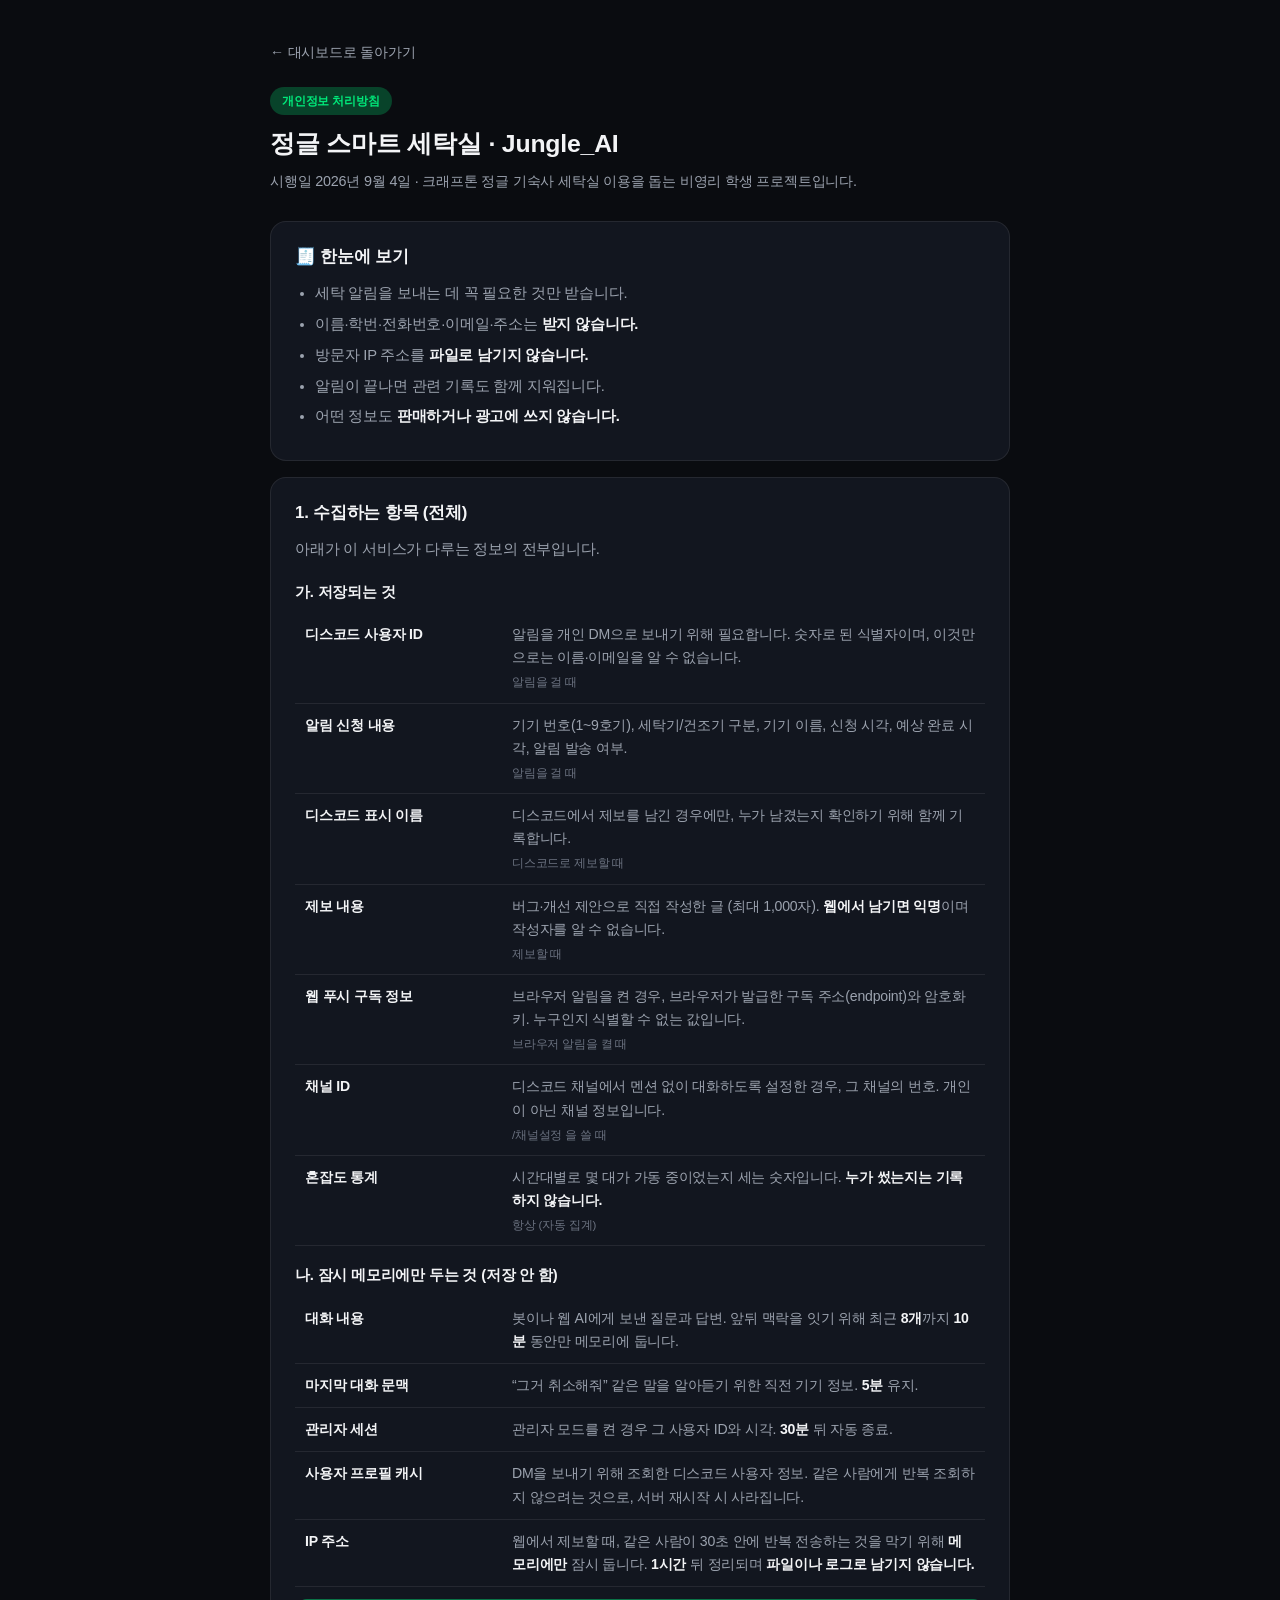
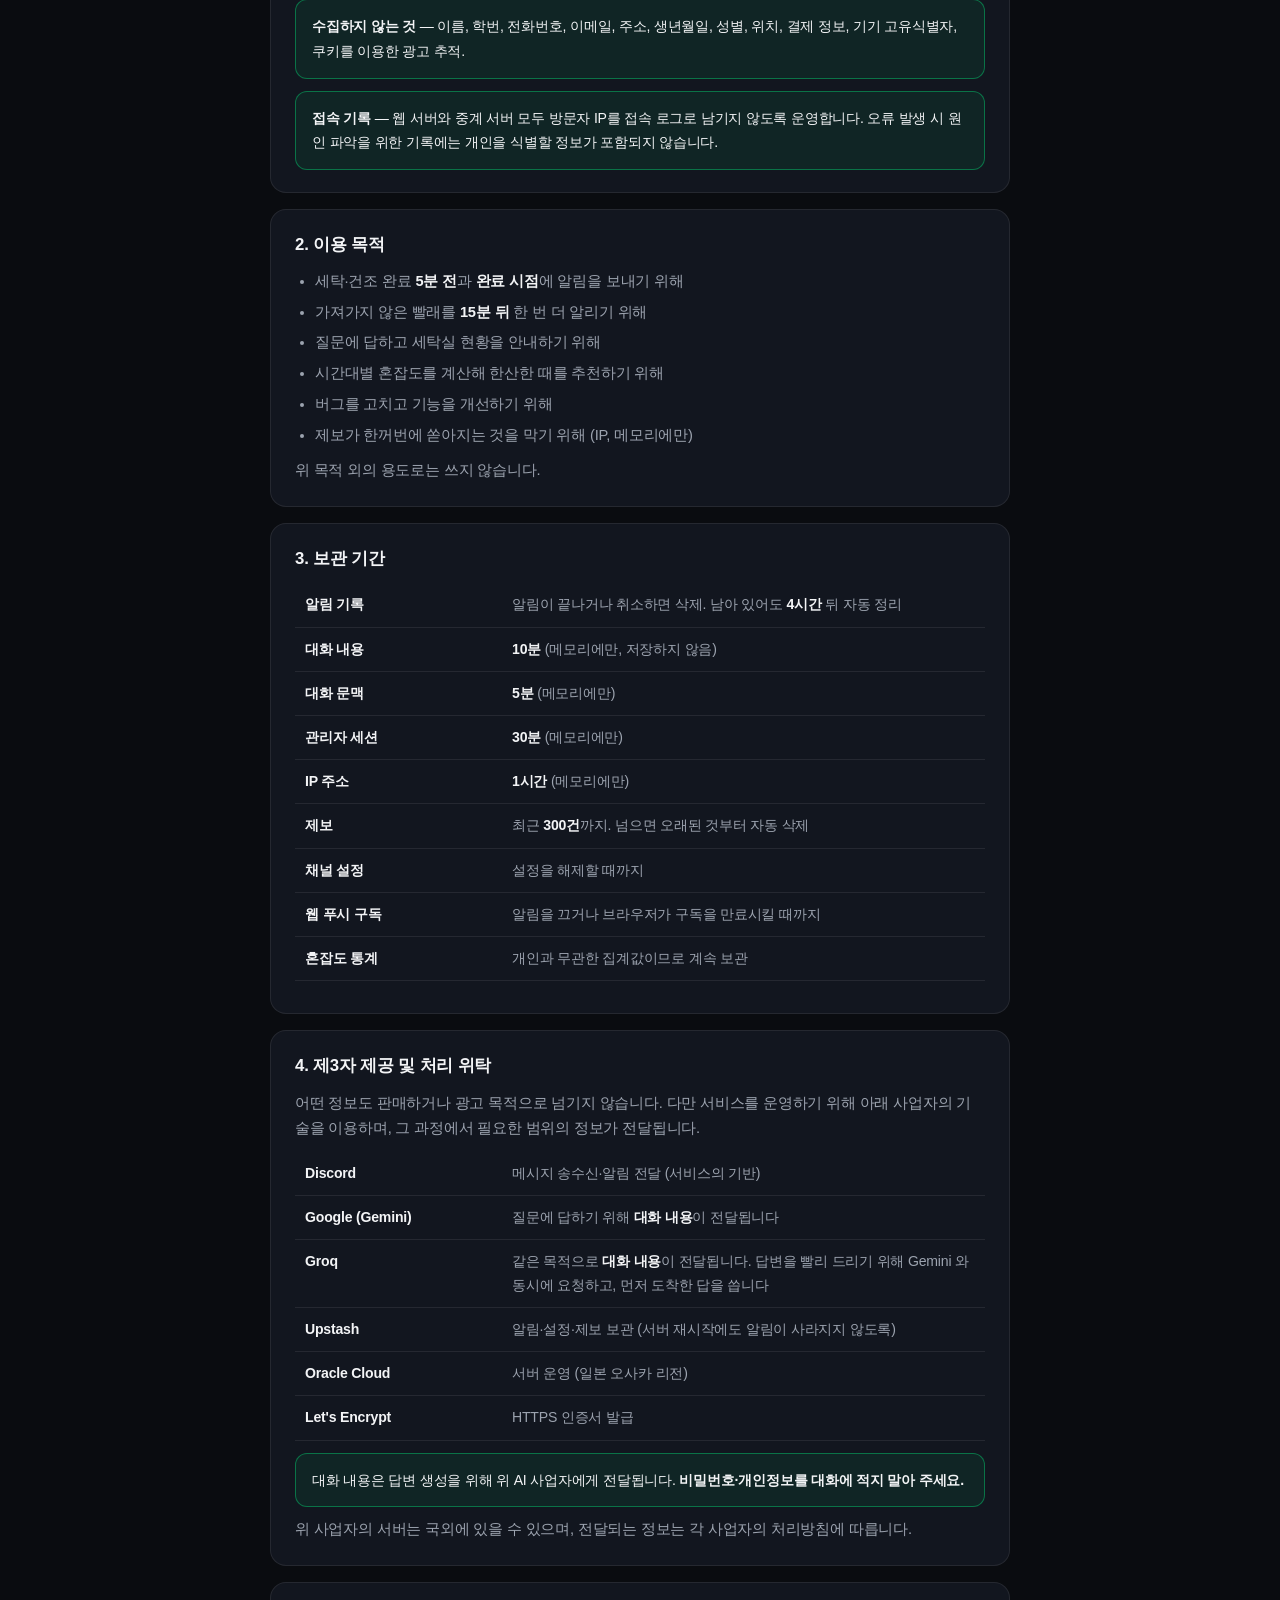
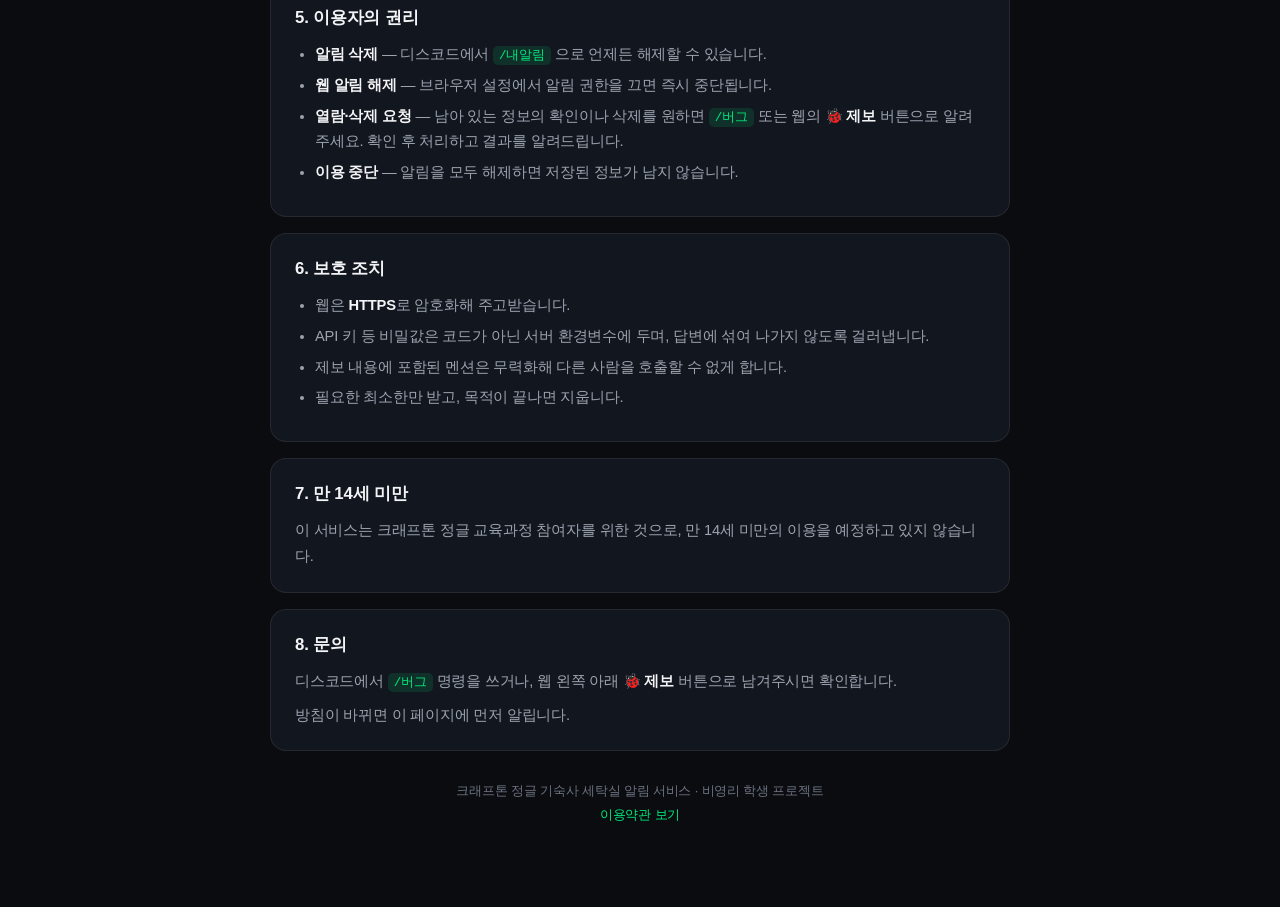
==== commit 25153b9e: "제미나이가 늦으면 Groq 을 붙여 먼저 오는 답을 쓴다 전에는 제미나이가 끝나야 Groq 이 출발했다. 제미나이가 아픈 날에는 8초를 버린 뒤에야 Groq 이 시작해 총 10초가" ====
--- a/privacy.html
+++ b/privacy.html
@@ -152,7 +152,7 @@
       <table class="doc-table">
         <tr><th>Discord</th><td>메시지 송수신·알림 전달 (서비스의 기반)</td></tr>
         <tr><th>Google (Gemini)</th><td>질문에 답하기 위해 <b>대화 내용</b>이 전달됩니다</td></tr>
-        <tr><th>Groq</th><td>Gemini 이용이 어려울 때 같은 목적으로 이용</td></tr>
+        <tr><th>Groq</th><td>같은 목적으로 <b>대화 내용</b>이 전달됩니다. 답변을 빨리 드리기 위해 Gemini 와 동시에 요청하고, 먼저 도착한 답을 씁니다</td></tr>
         <tr><th>Upstash</th><td>알림·설정·제보 보관 (서버 재시작에도 알림이 사라지지 않도록)</td></tr>
         <tr><th>Oracle Cloud</th><td>서버 운영 (일본 오사카 리전)</td></tr>
         <tr><th>Let's Encrypt</th><td>HTTPS 인증서 발급</td></tr>
--- a/style.css
+++ b/style.css
@@ -1023,6 +1023,8 @@
 .legend-drying .dot { background-color: var(--color-drying); box-shadow: 0 0 6px var(--color-drying); }
 .legend-wrinkle .dot { background-color: var(--color-wrinkle); }
 .legend-error .dot { background-color: var(--color-error); }
+.legend-inuse .dot { background-color: #cbd5e1; }
+.legend-nodata .dot { background-color: #94a3b8; }
 
 /* ---------------------------------------------
    3. Real WashTower Container & Grid vs Floorplan
@@ -1413,6 +1415,16 @@
   border-color: rgba(239, 68, 68, 0.6);
   box-shadow: 0 0 20px rgba(239, 68, 68, 0.15);
 }
+/* 값이 안 오는 기기. 눈에 띄되 고장으로 읽히지 않게 무채색으로 둔다. */
+.washtower-card.is-inuse {
+  border-color: rgba(203, 213, 225, 0.5);
+  box-shadow: 0 0 16px rgba(203, 213, 225, 0.1);
+}
+.washtower-card.is-nodata {
+  border-color: rgba(148, 163, 184, 0.5);
+  box-shadow: 0 0 16px rgba(148, 163, 184, 0.1);
+  opacity: 0.82;
+}
 
 /* 기기 헤더 (번호, 구역 태그, 전체 상태 배지) */
 .wt-header {
@@ -1454,6 +1466,10 @@
 .pill-drying { background: rgba(245, 158, 11, 0.15); color: #f59e0b; border: 1px solid rgba(245, 158, 11, 0.35); }
 .pill-idle { background: rgba(255, 255, 255, 0.05); color: var(--text-dim); border: 1px solid rgba(255, 255, 255, 0.12); }
 .pill-error { background: rgba(239, 68, 68, 0.2); color: var(--color-error); border: 1px solid rgba(239, 68, 68, 0.45); }
+/* 값이 안 오는 기기. 켜짐/꺼짐이 아니라 '모른다' 는 뜻이라 무채색을 쓴다. */
+.pill-nodata { background: rgba(148, 163, 184, 0.16); color: #94a3b8; border: 1px solid rgba(148, 163, 184, 0.4); }
+/* 코스만 고르고 시작 전. 비어 있지도, 돌고 있지도 않다. */
+.pill-inuse { background: rgba(203, 213, 225, 0.18); color: #cbd5e1; border: 1px solid rgba(203, 213, 225, 0.45); }
 
 /* 실물 워시타워 본체 시각화 (상단 건조기 + 중간 컨트롤러 + 하단 세탁기) */
 .wt-body-hardware {
@@ -3131,6 +3147,14 @@
   border: 2px solid #ef4444 !important;
   box-shadow: 0 0 18px rgba(239, 68, 68, 0.22), 0 4px 16px rgba(15, 23, 42, 0.04) !important;
 }
+body.light-theme .washtower-card.is-inuse {
+  border: 2px solid #94a3b8 !important;
+  box-shadow: 0 4px 16px rgba(15, 23, 42, 0.04) !important;
+}
+body.light-theme .washtower-card.is-nodata {
+  border: 2px solid #94a3b8 !important;
+  box-shadow: 0 4px 16px rgba(15, 23, 42, 0.04) !important;
+}
 body.light-theme .washtower-card.is-active-dry {
   border: 2px solid #f59e0b !important;
   box-shadow: 0 0 18px rgba(245, 158, 11, 0.18), 0 4px 16px rgba(15, 23, 42, 0.04) !important;
@@ -3178,6 +3202,16 @@
   background: #f1f5f9 !important;
   color: #64748b !important;
   border: 1.5px solid #cbd5e1 !important;
+}
+body.light-theme .wt-status-pill.pill-inuse {
+  background: #f8fafc !important;
+  color: #334155 !important;
+  border: 1.5px solid #94a3b8 !important;
+}
+body.light-theme .wt-status-pill.pill-nodata {
+  background: #e2e8f0 !important;
+  color: #475569 !important;
+  border: 1.5px solid #94a3b8 !important;
 }
 
 /* 🎛️ 하드웨어 섀시 및 유닛 화이트/그레이 조화 레이어링 */
@@ -3322,6 +3356,17 @@
   background: #fef2f2;
   border-color: #fca5a5;
   color: #dc2626;
+}
+
+.wt-nodata-banner {
+  background: rgba(148, 163, 184, 0.12);
+  border-color: rgba(148, 163, 184, 0.32);
+  color: #cbd5e1;
+}
+body.light-theme .wt-nodata-banner {
+  background: #f1f5f9;
+  border-color: #cbd5e1;
+  color: #475569;
 }
 
 /* 6. Reality Floorplan Single Wall View */
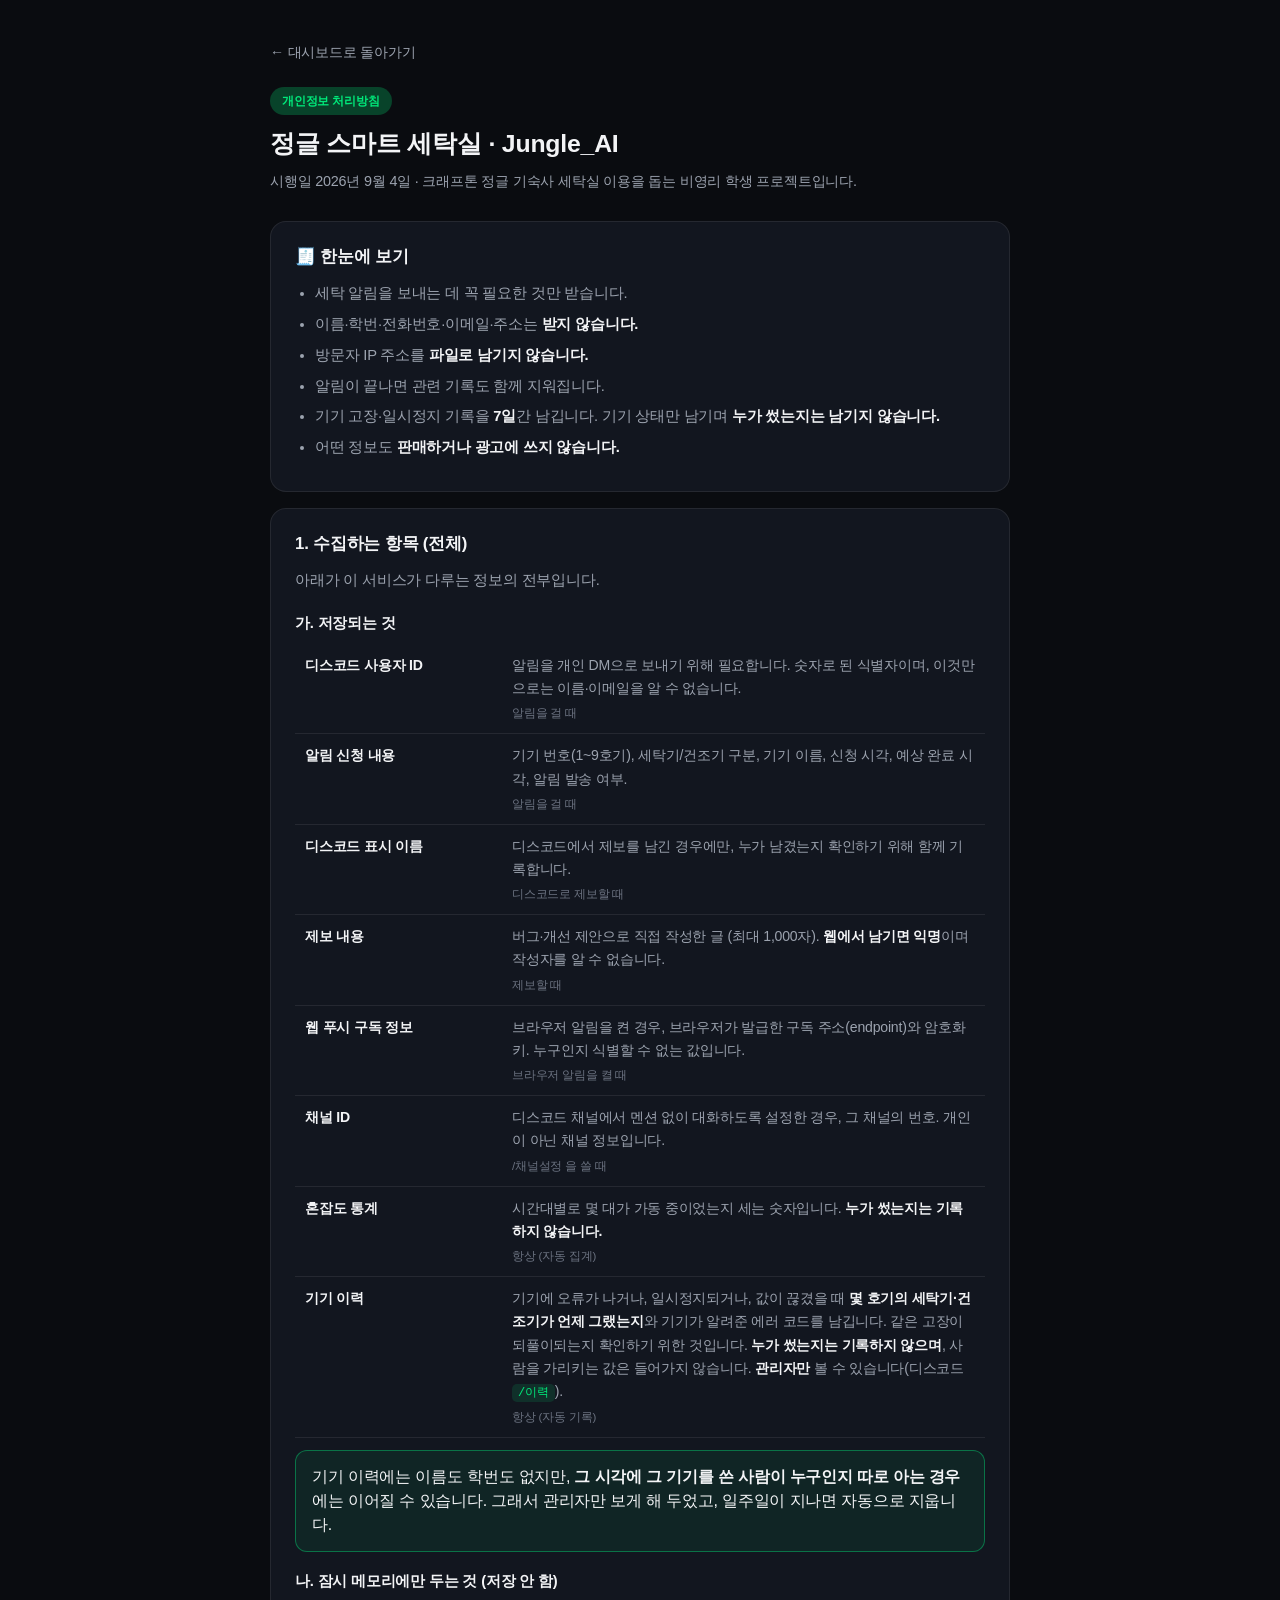
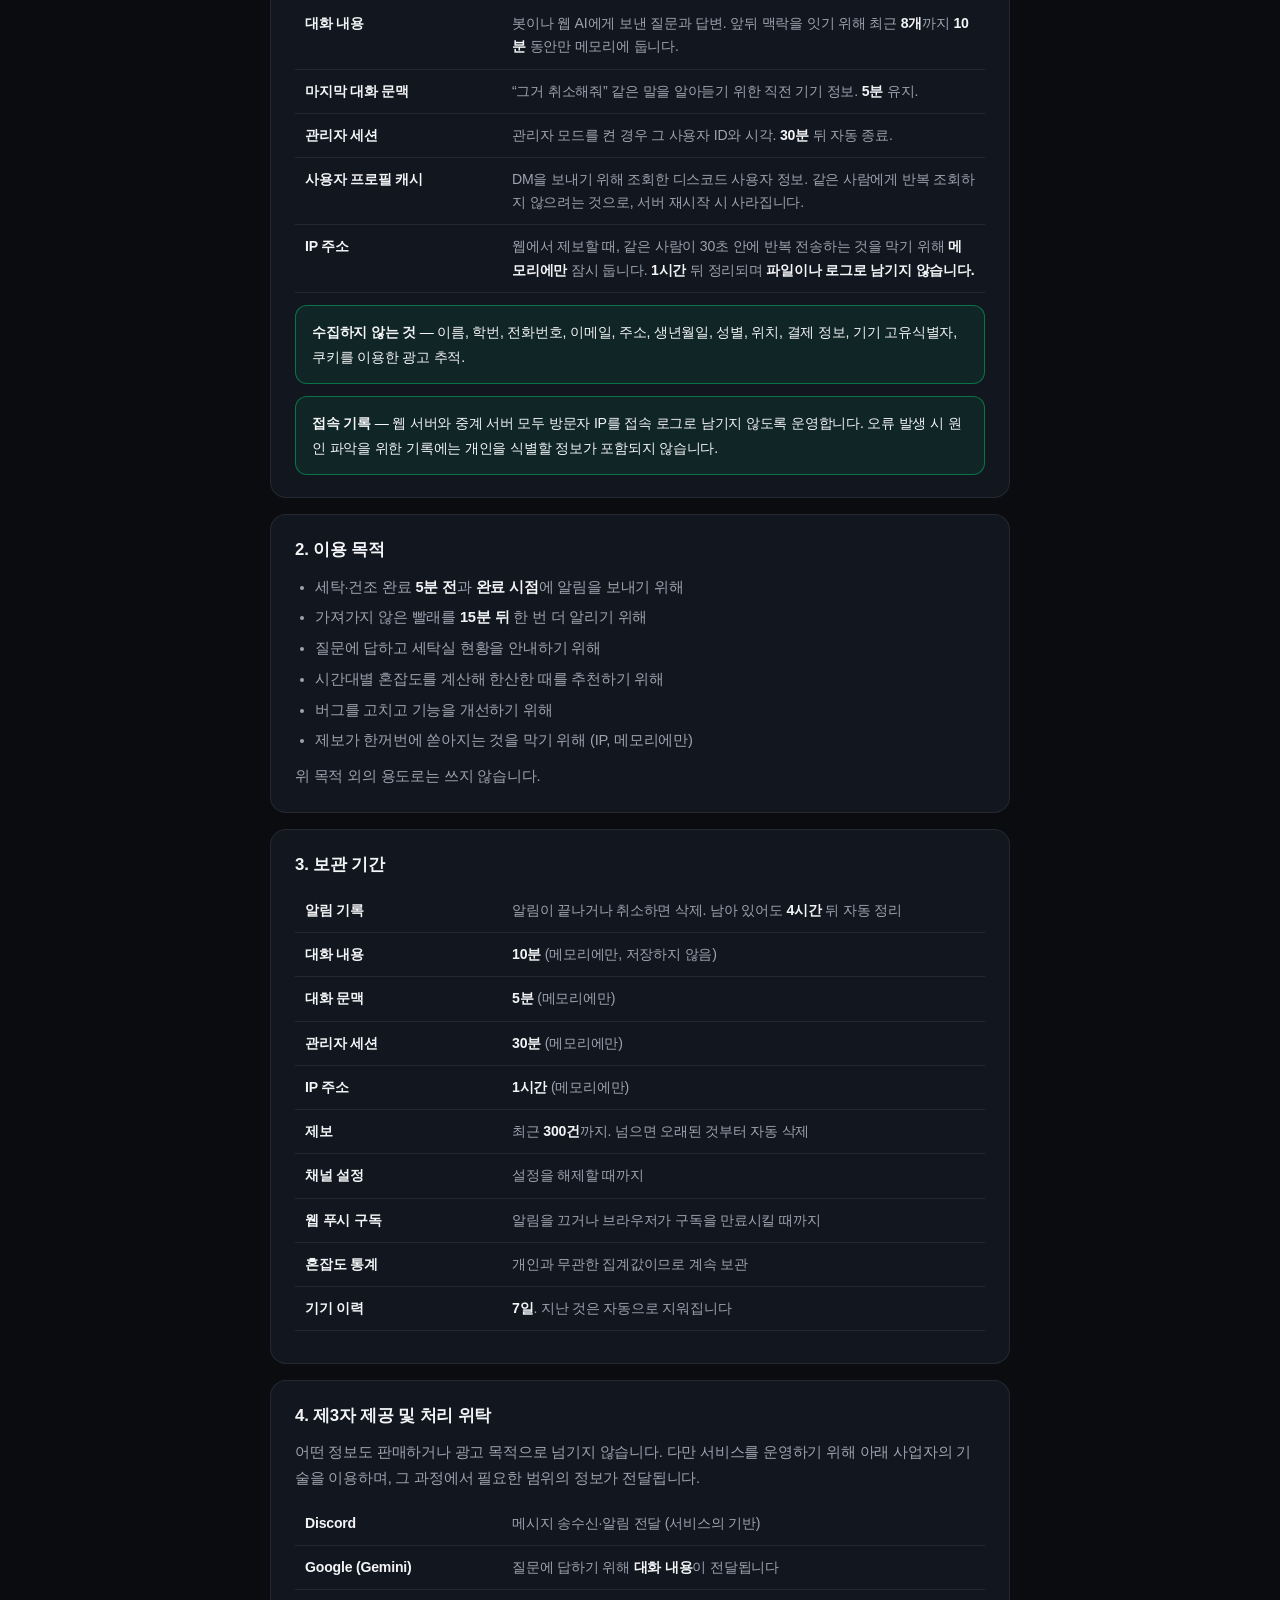
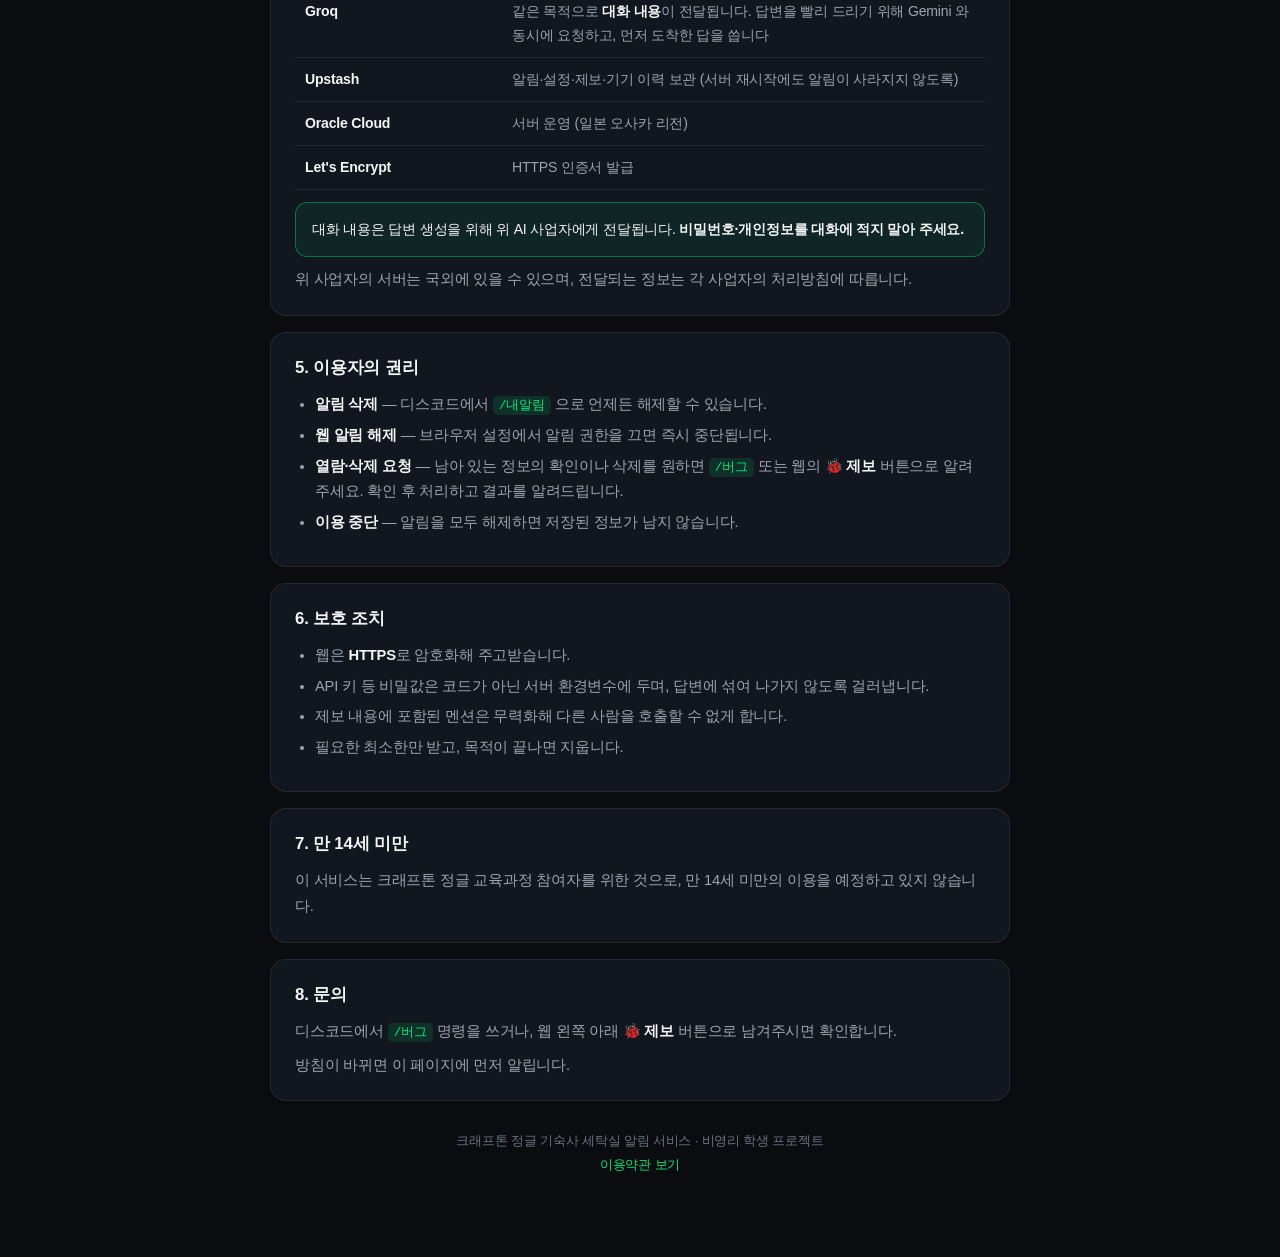
==== commit b6e5390e: "기기에 있는 코스를 알려주고, 오류·일시정지 이력을 남긴다 ■ 지어낸 코스 이름을 걷어냈다  원본 API 가 주는 것은 runState · timer · cycleCount · e" ====
--- a/privacy.html
+++ b/privacy.html
@@ -25,6 +25,7 @@
         <li>이름·학번·전화번호·이메일·주소는 <b>받지 않습니다.</b></li>
         <li>방문자 IP 주소를 <b>파일로 남기지 않습니다.</b></li>
         <li>알림이 끝나면 관련 기록도 함께 지워집니다.</li>
+        <li>기기 고장·일시정지 기록을 <b>7일</b>간 남깁니다. 기기 상태만 남기며 <b>누가 썼는지는 남기지 않습니다.</b></li>
         <li>어떤 정보도 <b>판매하거나 광고에 쓰지 않습니다.</b></li>
       </ul>
     </div>
@@ -76,7 +77,22 @@
               <b>누가 썼는지는 기록하지 않습니다.</b>
               <span class="doc-when">항상 (자동 집계)</span></td>
         </tr>
-      </table>
+        <tr>
+          <th>기기 이력</th>
+          <td>기기에 오류가 나거나, 일시정지되거나, 값이 끊겼을 때
+              <b>몇 호기의 세탁기·건조기가 언제 그랬는지</b>와 기기가 알려준
+              에러 코드를 남깁니다. 같은 고장이 되풀이되는지 확인하기 위한 것입니다.
+              <b>누가 썼는지는 기록하지 않으며</b>, 사람을 가리키는 값은 들어가지 않습니다.
+              <b>관리자만</b> 볼 수 있습니다(디스코드 <code>/이력</code>).
+              <span class="doc-when">항상 (자동 기록)</span></td>
+        </tr>
+      </table>
+
+      <div class="doc-note">
+        기기 이력에는 이름도 학번도 없지만, <b>그 시각에 그 기기를 쓴 사람이 누구인지
+        따로 아는 경우</b>에는 이어질 수 있습니다. 그래서 관리자만 보게 해 두었고,
+        일주일이 지나면 자동으로 지웁니다.
+      </div>
 
       <h3 class="doc-sub">나. 잠시 메모리에만 두는 것 (저장 안 함)</h3>
       <table class="doc-table">
@@ -142,6 +158,7 @@
         <tr><th>채널 설정</th><td>설정을 해제할 때까지</td></tr>
         <tr><th>웹 푸시 구독</th><td>알림을 끄거나 브라우저가 구독을 만료시킬 때까지</td></tr>
         <tr><th>혼잡도 통계</th><td>개인과 무관한 집계값이므로 계속 보관</td></tr>
+        <tr><th>기기 이력</th><td><b>7일</b>. 지난 것은 자동으로 지워집니다</td></tr>
       </table>
     </div>
 
@@ -153,7 +170,7 @@
         <tr><th>Discord</th><td>메시지 송수신·알림 전달 (서비스의 기반)</td></tr>
         <tr><th>Google (Gemini)</th><td>질문에 답하기 위해 <b>대화 내용</b>이 전달됩니다</td></tr>
         <tr><th>Groq</th><td>같은 목적으로 <b>대화 내용</b>이 전달됩니다. 답변을 빨리 드리기 위해 Gemini 와 동시에 요청하고, 먼저 도착한 답을 씁니다</td></tr>
-        <tr><th>Upstash</th><td>알림·설정·제보 보관 (서버 재시작에도 알림이 사라지지 않도록)</td></tr>
+        <tr><th>Upstash</th><td>알림·설정·제보·기기 이력 보관 (서버 재시작에도 알림이 사라지지 않도록)</td></tr>
         <tr><th>Oracle Cloud</th><td>서버 운영 (일본 오사카 리전)</td></tr>
         <tr><th>Let's Encrypt</th><td>HTTPS 인증서 발급</td></tr>
       </table>
--- a/style.css
+++ b/style.css
@@ -600,6 +600,8 @@
 }
 
 .traffic-signal-box {
+  /* 옆 글자가 길어지면 flex 가 이 칸을 줄여 동그라미가 타원이 된다 */
+  flex: none;
   display: flex;
   align-items: center;
   justify-content: center;
@@ -612,8 +614,10 @@
 }
 
 .signal-dot {
+  flex: none;
   width: 22px;
   height: 22px;
+  aspect-ratio: 1 / 1;
   border-radius: 50%;
   transition: all 0.3s ease;
 }
@@ -4189,6 +4193,17 @@
   font-size: 0.82rem;
   color: var(--text-dim);
 }
+/* 도움말 안의 링크. 지정하지 않으면 브라우저 기본 파란색이라
+   어두운 배경에서 거의 안 보인다. */
+#helpModal a {
+  color: var(--jungle-green);
+  font-weight: 700;
+  text-decoration: underline;
+  text-underline-offset: 3px;
+}
+#helpModal a:hover { opacity: .8; }
+body.light-theme #helpModal a { color: #047857; }
+
 .footer-doc-links a {
   color: var(--text-dim);
   text-decoration: none;
@@ -4196,3 +4211,420 @@
 }
 .footer-doc-links a:hover { color: var(--jungle-green); }
 .footer-dot { margin: 0 8px; opacity: .5; }
+
+
+/* =========================================================
+   휴대폰 압축 카드 (기본 카드 뷰)
+   ---------------------------------------------------------
+   큰 카드는 한 대에 376px 라 9대를 다 보려면 화면을 일곱 번 넘게
+   내려야 했다. 세탁실에 갈지 말지 보려는 사람에게는 너무 멀다.
+   한 칸을 작게 만들어 두 열로 세운다. 자세한 것은 눌러서 연다.
+   ========================================================= */
+.washtower-grid.is-compact {
+  display: grid;
+  /* 아래쪽 모바일 규칙이 1열을 !important 로 못박아 두어 같은 강도로 맞선다. */
+  grid-template-columns: repeat(2, minmax(0, 1fr)) !important;
+  gap: 8px !important;
+}
+
+.compact-card {
+  background: var(--wt-chassis);
+  border: 1px solid var(--border-subtle);
+  border-radius: 12px;
+  padding: 9px 10px 10px;
+  cursor: pointer;
+  transition: border-color .16s ease, transform .12s ease;
+  min-width: 0;
+}
+.compact-card:active { transform: scale(.98); }
+.compact-card.is-error { border-color: rgba(239, 68, 68, .55); }
+.compact-card.is-nodata { border-color: rgba(148, 163, 184, .45); opacity: .82; }
+
+.cc-head {
+  display: flex;
+  align-items: center;
+  gap: 5px;
+  margin-bottom: 8px;
+  min-width: 0;
+}
+.cc-no {
+  font-size: 15px;
+  font-weight: 800;
+  color: var(--text-main);
+  letter-spacing: -.3px;
+}
+.cc-zone {
+  font-size: 9px;
+  font-weight: 700;
+  padding: 1px 5px;
+  border-radius: 4px;
+  white-space: nowrap;
+}
+.cc-pill {
+  margin-left: auto;
+  font-size: 9px;
+  font-weight: 800;
+  padding: 2px 6px;
+  border-radius: 5px;
+  white-space: nowrap;
+}
+.cp-free   { background: rgba(255,255,255,.06); color: var(--text-dim); }
+.cp-run    { background: rgba(59,130,246,.18);  color: #60a5fa; }
+.cp-both   { background: rgba(0,232,122,.16);   color: #00e87a; }
+.cp-error  { background: rgba(239,68,68,.2);    color: #f87171; }
+.cp-nodata { background: rgba(148,163,184,.16); color: #94a3b8; }
+
+/* 기기 한 줄: [아이콘] 세탁 · 상태 ......... 남은 시간 */
+.cu-row {
+  display: flex;
+  align-items: baseline;
+  gap: 5px;
+  padding: 3px 0;
+  min-width: 0;
+}
+.cu-row + .cu-row { border-top: 1px dashed rgba(255,255,255,.07); }
+.cu-icon { font-size: 11px; flex: none; }
+.cu-name {
+  font-size: 10px;
+  color: var(--text-dim);
+  flex: none;
+  font-weight: 600;
+}
+.cu-state {
+  font-size: 11px;
+  font-weight: 700;
+  min-width: 0;
+  overflow: hidden;
+  text-overflow: ellipsis;
+  white-space: nowrap;
+}
+.cu-time {
+  margin-left: auto;
+  font-size: 12px;
+  font-weight: 800;
+  color: var(--text-main);
+  flex: none;
+  font-variant-numeric: tabular-nums;
+}
+.cu-time.dim { color: var(--text-dim); font-weight: 600; }
+.cu-bell { font-size: 9px; margin-left: 3px; }
+
+.cu-free   { color: var(--text-dim); }
+.cu-wash   { color: #60a5fa; }
+.cu-dry    { color: #fbbf24; }
+.cu-done   { color: #38bdf8; }
+.cu-wait   { color: #cbd5e1; }
+.cu-error  { color: #f87171; }
+.cu-nodata { color: #94a3b8; }
+
+/* 라이트 모드 */
+body.light-theme .compact-card {
+  background: #ffffff;
+  border: 1px solid #e2e8f0;
+  box-shadow: 0 2px 8px rgba(15, 23, 42, .04);
+}
+body.light-theme .compact-card.is-error  { border-color: #ef4444; }
+body.light-theme .compact-card.is-nodata { border-color: #94a3b8; }
+body.light-theme .cu-row + .cu-row { border-top-color: #e2e8f0; }
+body.light-theme .cp-free   { background: #f1f5f9; color: #64748b; }
+body.light-theme .cp-run    { background: #dbeafe; color: #1d4ed8; }
+body.light-theme .cp-both   { background: #d1fae5; color: #047857; }
+body.light-theme .cp-error  { background: #fee2e2; color: #b91c1c; }
+body.light-theme .cp-nodata { background: #e2e8f0; color: #475569; }
+body.light-theme .cu-wash  { color: #1d4ed8; }
+body.light-theme .cu-dry   { color: #b45309; }
+body.light-theme .cu-done  { color: #0369a1; }
+body.light-theme .cu-wait  { color: #475569; }
+body.light-theme .cu-error { color: #b91c1c; }
+
+/* 아주 좁은 화면에서도 두 열을 지킨다. 한 열이 되면 다시 길어진다. */
+@media (max-width: 360px) {
+  .washtower-grid.is-compact { gap: 6px !important; }
+  .compact-card { padding: 8px; }
+  .cc-no { font-size: 14px; }
+  .cu-state { font-size: 10px; }
+}
+
+/* 휴대폰에서는 기기 현황을 맨 위로 올린다.
+   세탁실에 갈지 말지 보려고 들어오는 사람이 대부분인데,
+   추천·혼잡도를 지나 화면 1.8개를 내려야 기기가 보였다.
+   순서만 바꾼다. 내용은 그대로 아래에 남는다. */
+@media (max-width: 768px) {
+  /* 추천과 기기 현황이 붙어 있어야 한 눈에 들어온다. */
+  .summary-hero            { order: 1; }
+  .toolbar-section         { order: 2; }
+  .washtower-container     { order: 3; }
+  .congestion-section      { order: 4; }
+  .quick-guide-section     { order: 5; }
+  .voice-assistant-section { order: 6; }
+}
+
+/* =========================================================
+   휴대폰 화면 다이어트
+   ---------------------------------------------------------
+   기기 현황을 맨 위로 올렸지만, 그 아래가 길면 여전히 부담스럽다.
+   휴대폰에서는 세탁실에 갈지 말지만 보면 되므로,
+   기기 현황을 가리거나 스크롤을 늘리는 것들을 줄인다.
+   데스크톱에는 아무 영향이 없다.
+   ========================================================= */
+@media (max-width: 768px) {
+
+  /* 방치 알리미 — 통살균 안내는 급하지 않다. 웹 큰 화면과 봇에 남아 있다. */
+  .stale-alert-card { display: none !important; }
+
+  /* 세탁 치트시트 — AI 에게 물어보면 바로 답해 준다. */
+  .quick-guide-section { display: none !important; }
+
+  /* 추천 — 긴 설명문을 빼고 제목과 숫자만 남긴다 */
+  .rec-target-desc { display: none !important; }
+  .rec-divider { display: none !important; }
+  .dual-rec-grid { gap: 8px !important; }
+  .rec-column { padding: 9px 11px !important; }
+  .rec-col-header { margin-bottom: 4px !important; }
+  .rec-target-title { font-size: 15px !important; margin: 0 !important; }
+  .quick-stats-row {
+    gap: 6px !important;
+    padding-top: 9px !important;
+    margin-top: 9px !important;
+  }
+  .quick-stats-row .stat-item { gap: 0 !important; }
+  .quick-stats-row .stat-label { font-size: 9px !important; line-height: 1.25 !important; }
+  .quick-stats-row .stat-val { font-size: 17px !important; }
+
+  /* 골든타임 — 시간대와 혼잡도만 남긴다. 설명은 눈으로 훑을 때 안 읽힌다. */
+  .gt-label, .gt-tip { display: none !important; }
+  .gt-card { padding: 9px 11px !important; gap: 4px !important; }
+  .gt-time { font-size: 13px !important; }
+  .gt-stat-metric { font-size: 10px !important; }
+  .gt-header { margin-bottom: 8px !important; }
+}
+
+/* =========================================================
+   휴대폰: 추천과 기기 현황을 한 화면에
+   ---------------------------------------------------------
+   추천 카드와 툴바가 자리를 많이 먹어 둘이 같이 안 보였다.
+   추천은 제목과 숫자만 남기고, 툴바는 줄을 줄인다.
+   ========================================================= */
+@media (max-width: 768px) {
+
+  .main-container { gap: 10px !important; }
+
+  /* 추천 — 두 구역을 한 줄씩으로 */
+  .summary-hero { gap: 8px !important; }
+  .dual-recommendation-card { padding: 10px 12px !important; }
+  .dual-recommendation-card .hero-badge {
+    font-size: 10px !important;
+    margin-bottom: 8px !important;
+  }
+  .rec-col-header { gap: 5px !important; }
+  .rec-gender-tag  { font-size: 10px !important; padding: 1px 6px !important; }
+  .rec-status-pill { font-size: 9px !important; padding: 1px 6px !important; }
+  .rec-target-title { font-size: 14px !important; line-height: 1.3 !important; }
+
+  /* 빈 기기 수 — 네 칸을 한 줄에 */
+  .quick-stats-row {
+    display: grid !important;
+    grid-template-columns: repeat(4, 1fr) !important;
+    gap: 4px !important;
+    padding-top: 8px !important;
+    margin-top: 8px !important;
+  }
+  .quick-stats-row .stat-item { align-items: center !important; text-align: center !important; }
+  .quick-stats-row .stat-label { font-size: 8px !important; line-height: 1.2 !important; }
+  .quick-stats-row .stat-val   { font-size: 16px !important; }
+
+  /* 툴바 — 범례는 감춘다. 압축 카드가 글자로 상태를 적으므로 필요 없다. */
+  .toolbar-section { gap: 8px !important; }
+  .view-legend { display: none !important; }
+  .zone-tabs .tab-btn, .view-tab-btn {
+    font-size: 11px !important;
+    padding: 7px 8px !important;
+  }
+}
+
+/* 압축 카드의 종 버튼. 상세창까지 안 들어가고 바로 걸 수 있게. */
+.cu-bell-btn {
+  flex: none;
+  margin-left: 3px;
+  width: 24px; height: 24px;
+  border-radius: 7px;
+  border: 1px solid rgba(255,255,255,.14);
+  background: rgba(255,255,255,.06);
+  font-size: 11px;
+  line-height: 1;
+  cursor: pointer;
+  padding: 0;
+  filter: grayscale(1) opacity(.65);
+  transition: filter .15s ease, background .15s ease;
+}
+.cu-bell-btn:active { transform: scale(.92); }
+.cu-bell-btn.on {
+  filter: none;
+  background: rgba(0,232,122,.18);
+  border-color: rgba(0,232,122,.5);
+}
+body.light-theme .cu-bell-btn {
+  border-color: #cbd5e1;
+  background: #f8fafc;
+}
+body.light-theme .cu-bell-btn.on {
+  background: #d1fae5;
+  border-color: #34d399;
+}
+
+/* 휴대폰: 추천 두 구역을 한 줄씩으로 접는다.
+   태그 · 추천 기기 · 상태를 한 줄에 두면 카드가 절반으로 줄어든다. */
+@media (max-width: 768px) {
+  .rec-column {
+    display: flex !important;
+    flex-direction: row !important;
+    flex-wrap: nowrap !important;
+    align-items: center !important;
+    gap: 6px !important;
+  }
+  /* 머리말 껍데기를 없애 태그와 상태를 같은 줄의 형제로 만든다 */
+  .rec-col-header { display: contents !important; }
+  .rec-gender-tag   { order: 1; flex: none; }
+  .rec-target-title {
+    order: 2;
+    flex: 1 1 auto;
+    min-width: 0;
+    font-size: 13px !important;
+    white-space: nowrap;
+    overflow: hidden;
+    text-overflow: ellipsis;
+  }
+  .rec-status-pill  { order: 3; flex: none; }
+
+  /* 압축 카드: 시간이 길어도 상태 글자가 잘리지 않게 자리를 아낀다 */
+  .cu-name  { font-size: 9px !important; }
+  .cu-state { font-size: 10px !important; }
+  .cu-time  { font-size: 11px !important; }
+}
+
+/* 휴대폰: 마지막 자리 줄이기 — 9대를 추천과 함께 한 화면에 */
+@media (max-width: 768px) {
+  /* 구역 탭이 두 줄로 접히던 것을 한 줄 가로 스크롤로 */
+  .zone-tabs {
+    display: flex !important;
+    flex-wrap: nowrap !important;
+    overflow-x: auto !important;
+    -webkit-overflow-scrolling: touch;
+    scrollbar-width: none;
+  }
+  .zone-tabs::-webkit-scrollbar { display: none; }
+  .zone-tabs .tab-btn { flex: none !important; white-space: nowrap !important; }
+
+  .main-container { gap: 8px !important; }
+  .dual-recommendation-card { padding: 9px 11px !important; }
+  .quick-stats-row { padding-top: 7px !important; margin-top: 7px !important; }
+
+  /* 카드 여백을 조금만 더 */
+  .compact-card { padding: 7px 9px 8px !important; }
+  .cc-head { margin-bottom: 6px !important; }
+  .cu-row { padding: 2px 0 !important; }
+}
+
+/* 휴대폰: 추천 카드의 제목줄을 감춘다.
+   무엇을 보는 화면인지는 내용으로 알 수 있고, 그 한 줄이 28px 다. */
+@media (max-width: 768px) {
+  .dual-recommendation-card .hero-badge { display: none !important; }
+  .quick-stats-row {
+    padding-top: 6px !important;
+    margin-top: 6px !important;
+    gap: 2px !important;
+  }
+  .quick-stats-row .stat-val { font-size: 15px !important; line-height: 1.2 !important; }
+  .rec-column { padding: 7px 9px !important; }
+  .dual-rec-grid { gap: 6px !important; }
+}
+
+/* 휴대폰: 구역 탭에서 괄호 범위를 감춰 네 개가 한 줄에 들어가게 한다.
+   잘린 채 가로 스크롤로 두면 넘길 수 있다는 걸 모르고 지나친다. */
+@media (max-width: 768px) {
+  .tab-range { display: none; }
+  .zone-tabs { overflow-x: visible !important; }
+  .zone-tabs .tab-btn { flex: 1 1 auto !important; text-align: center; }
+}
+
+/* 늘어날 수 있는 시간. 남은 시간 오른쪽에 작게 붙인다.
+   큰 화면의 '⏱️ +10~20분 연장 유력 (습도 판정)' 과 같은 판정이다. */
+.cu-delta {
+  flex: none;
+  margin-left: 3px;
+  font-size: 9px;
+  font-weight: 800;
+  color: #fbbf24;
+  background: rgba(245, 158, 11, .14);
+  border-radius: 4px;
+  padding: 1px 4px;
+  white-space: nowrap;
+  font-variant-numeric: tabular-nums;
+}
+body.light-theme .cu-delta { color: #b45309; background: #fef3c7; }
+/* 늘어날 시간이 붙으면 상태 글자는 빼고 시간에 자리를 준다.
+   시간이 보이면 이미 돌고 있다는 뜻이라 상태를 또 적을 필요가 적다. */
+
+/* =========================================================
+   압축 카드 마무리
+   ========================================================= */
+
+/* 무엇이 도는지에 맞춘 뱃지 색. 큰 화면 범례와 같은 기준이다. */
+.cp-wash { background: rgba(56, 189, 248, .18); color: #38bdf8; }
+.cp-dry  { background: rgba(245, 158, 11, .18); color: #fbbf24; }
+body.light-theme .cp-wash { background: #e0f2fe; color: #0369a1; }
+body.light-theme .cp-dry  { background: #fef3c7; color: #b45309; }
+
+/* 상태별 테두리. 아홉 대를 훑을 때 색만으로 구분되게 한다.
+   좁은 화면에서 요란해지지 않도록 큰 화면보다 옅게 준다. */
+.compact-card.is-active-both { border-color: rgba(0, 232, 122, .45); }
+.compact-card.is-active-wash { border-color: rgba(56, 189, 248, .45); }
+.compact-card.is-active-dry  { border-color: rgba(245, 158, 11, .45); }
+body.light-theme .compact-card.is-active-both { border-color: #34d399; }
+body.light-theme .compact-card.is-active-wash { border-color: #38bdf8; }
+body.light-theme .compact-card.is-active-dry  { border-color: #f59e0b; }
+
+/* 줄 높이를 종 버튼 기준으로 고정한다.
+   버튼이 없는 줄이 8px 낮아서, 옆에 짝이 없는 마지막 카드만 작아 보였다. */
+.cu-row {
+  /* 종 버튼이 있는 줄과 없는 줄의 높이를 맞춘다.
+     버튼(24px) + 위아래 여백이 29px 라 그 값에 맞춘다. */
+  min-height: 29px;
+  box-sizing: border-box;
+}
+
+/* 줄 높이를 통일하면서 세로가 늘었다. 종 버튼(터치 영역)은 그대로 두고
+   여백에서만 되찾는다. */
+@media (max-width: 768px) {
+  .washtower-grid.is-compact { gap: 6px !important; }
+  .compact-card { padding: 7px 9px 6px !important; }
+  .cc-head { margin-bottom: 4px !important; }
+}
+
+
+/* 사용법 안내 안의 코스 목록.
+   새 색을 만들지 않고 이미 쓰던 변수만 쓴다. 라이트/다크 둘 다 그대로 따라간다. */
+.help-course-head {
+  font-size: 12px;
+  font-weight: 700;
+  margin: 10px 0 6px;
+  opacity: 0.75;
+}
+.help-course-list {
+  display: grid;
+  grid-template-columns: repeat(auto-fill, minmax(210px, 1fr));
+  gap: 6px 12px;
+  margin: 0;
+  padding: 0;
+  list-style: none;
+}
+.help-course-list li {
+  font-size: 12.5px;
+  line-height: 1.45;
+  padding: 4px 0;
+}
+.help-course-list b { font-weight: 700; }
+.help-course-list span { opacity: 0.72; }
+@media (max-width: 768px) {
+  .help-course-list { grid-template-columns: 1fr; }
+}
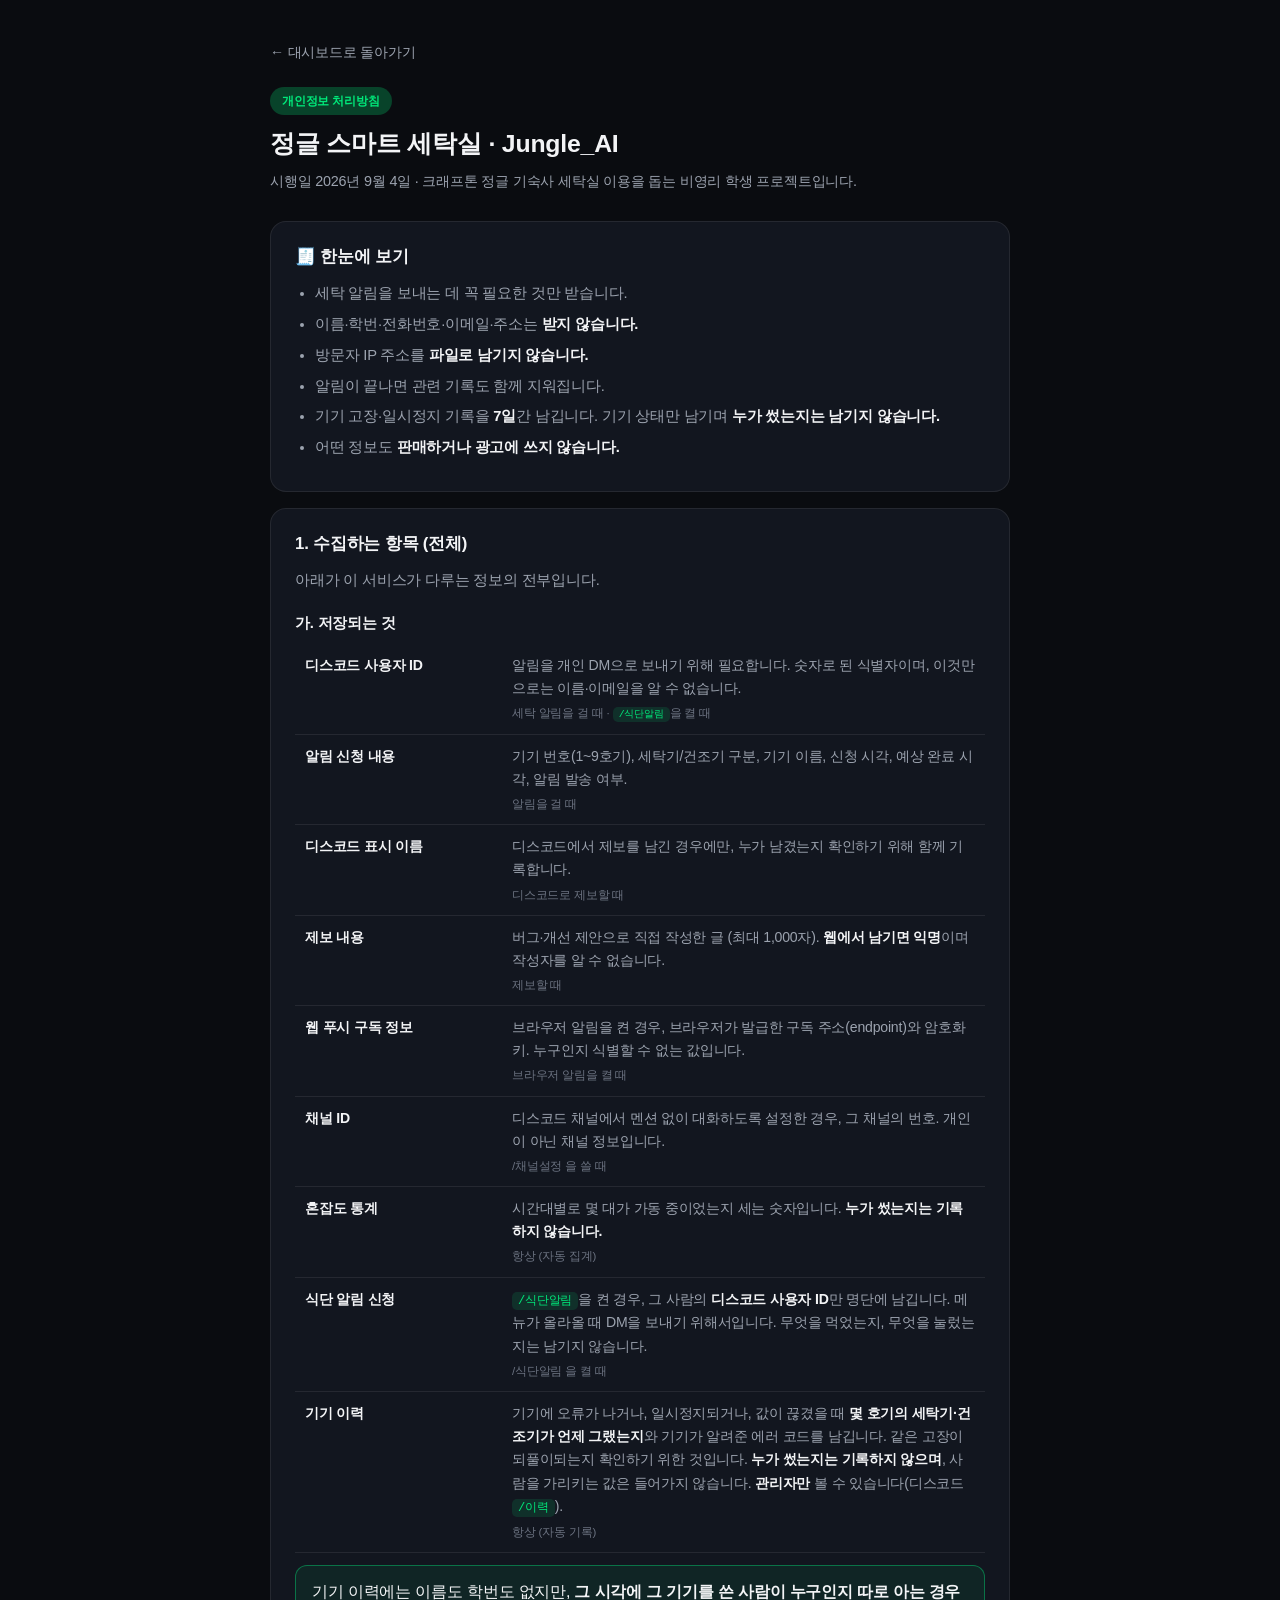
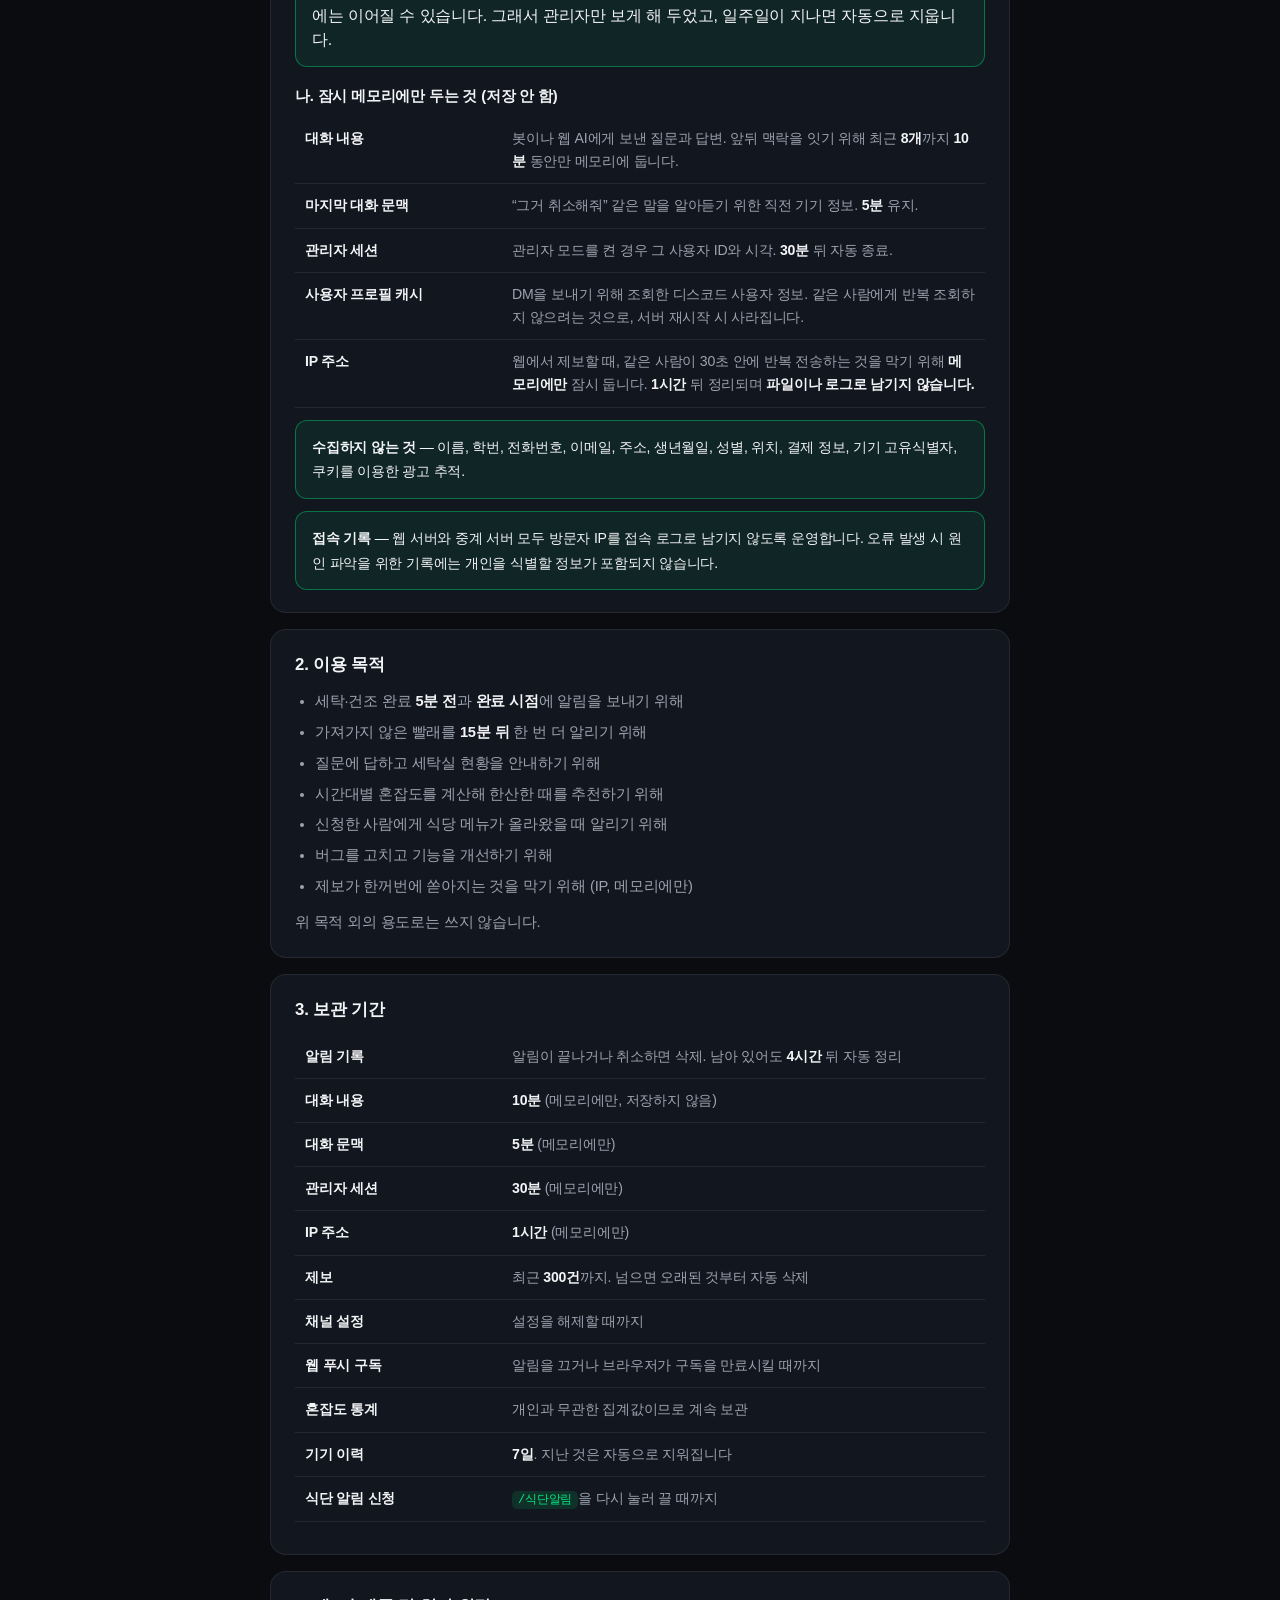
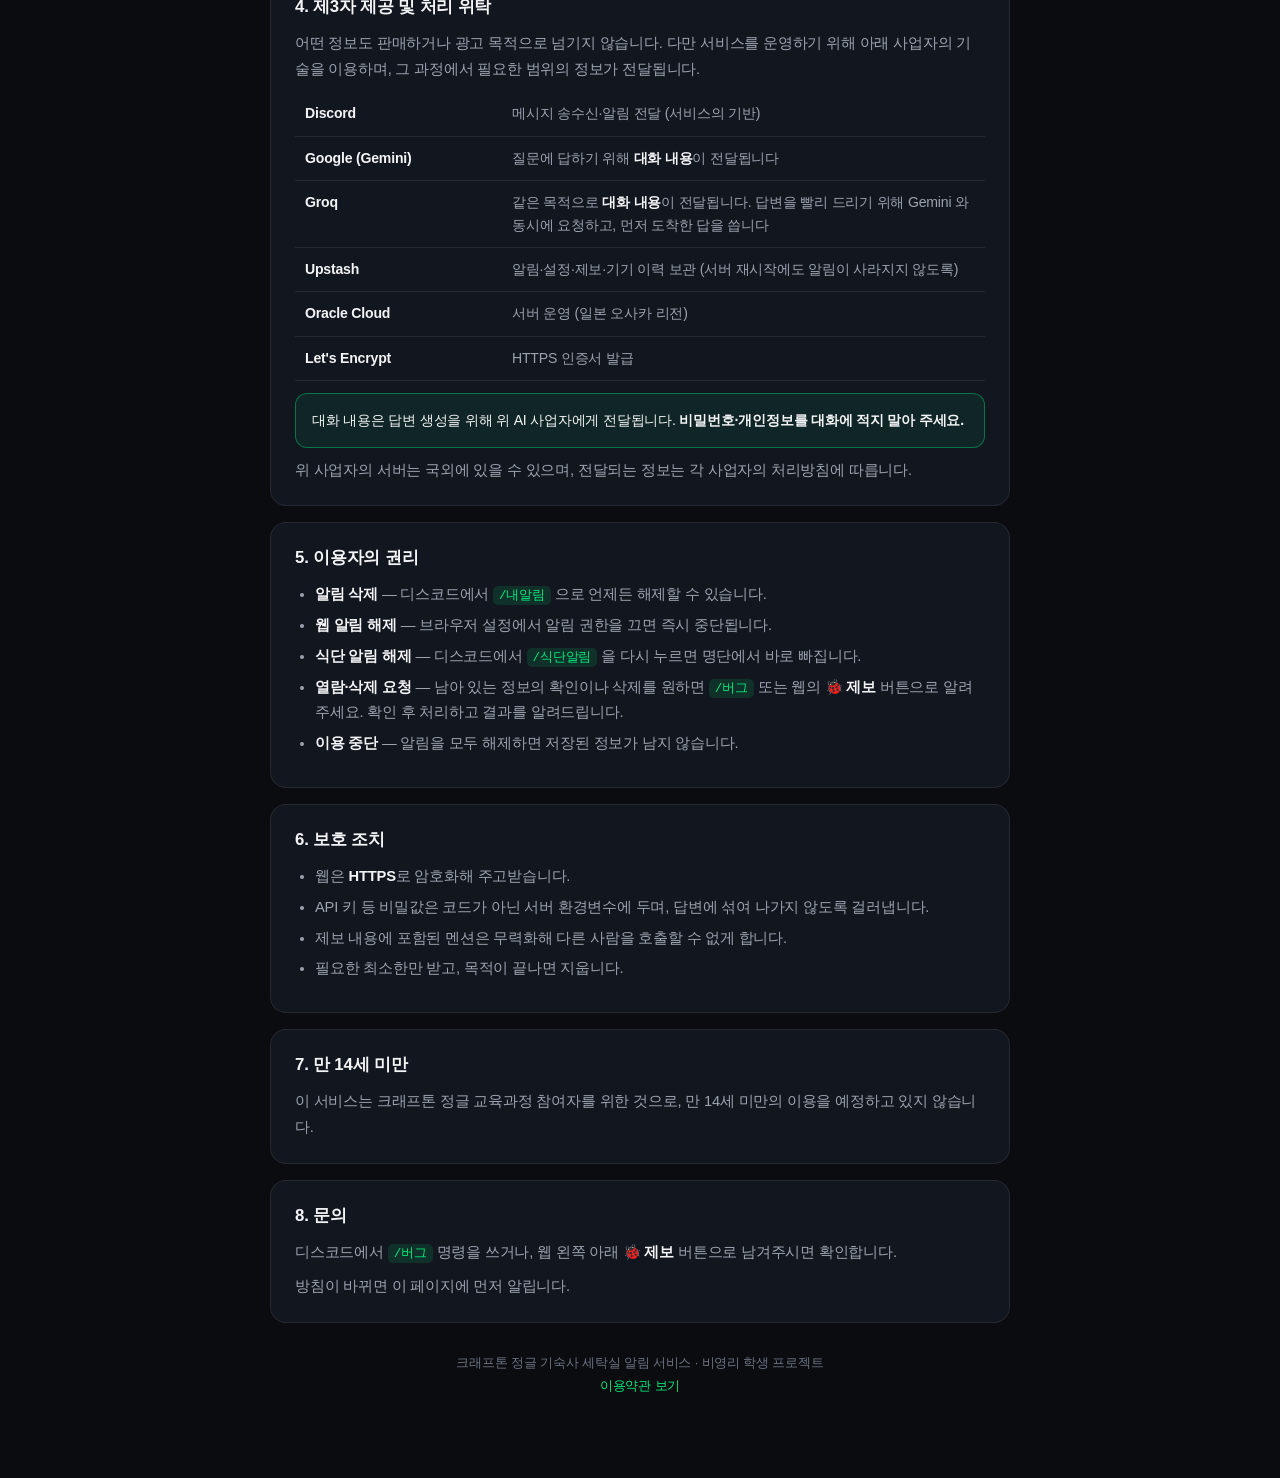
==== commit 4f09d57d: "버그 점검에서 나온 것을 고친다 (RESERVED · END · 알림 명단 유출) 기능을 다 만든 뒤 오늘 건드린 코드를 훑었다. 셋이 나왔다.  ■ menu_subs.json 이" ====
--- a/privacy.html
+++ b/privacy.html
@@ -40,7 +40,7 @@
           <th>디스코드 사용자 ID</th>
           <td>알림을 개인 DM으로 보내기 위해 필요합니다. 숫자로 된 식별자이며,
               이것만으로는 이름·이메일을 알 수 없습니다.
-              <span class="doc-when">알림을 걸 때</span></td>
+              <span class="doc-when">세탁 알림을 걸 때 · <code>/식단알림</code>을 켤 때</span></td>
         </tr>
         <tr>
           <th>알림 신청 내용</th>
@@ -76,6 +76,13 @@
           <td>시간대별로 몇 대가 가동 중이었는지 세는 숫자입니다.
               <b>누가 썼는지는 기록하지 않습니다.</b>
               <span class="doc-when">항상 (자동 집계)</span></td>
+        </tr>
+        <tr>
+          <th>식단 알림 신청</th>
+          <td><code>/식단알림</code>을 켠 경우, 그 사람의 <b>디스코드 사용자 ID</b>만
+              명단에 남깁니다. 메뉴가 올라올 때 DM을 보내기 위해서입니다.
+              무엇을 먹었는지, 무엇을 눌렀는지는 남기지 않습니다.
+              <span class="doc-when">/식단알림 을 켤 때</span></td>
         </tr>
         <tr>
           <th>기기 이력</th>
@@ -140,6 +147,7 @@
         <li>가져가지 않은 빨래를 <b>15분 뒤</b> 한 번 더 알리기 위해</li>
         <li>질문에 답하고 세탁실 현황을 안내하기 위해</li>
         <li>시간대별 혼잡도를 계산해 한산한 때를 추천하기 위해</li>
+        <li>신청한 사람에게 식당 메뉴가 올라왔을 때 알리기 위해</li>
         <li>버그를 고치고 기능을 개선하기 위해</li>
         <li>제보가 한꺼번에 쏟아지는 것을 막기 위해 (IP, 메모리에만)</li>
       </ul>
@@ -159,6 +167,7 @@
         <tr><th>웹 푸시 구독</th><td>알림을 끄거나 브라우저가 구독을 만료시킬 때까지</td></tr>
         <tr><th>혼잡도 통계</th><td>개인과 무관한 집계값이므로 계속 보관</td></tr>
         <tr><th>기기 이력</th><td><b>7일</b>. 지난 것은 자동으로 지워집니다</td></tr>
+        <tr><th>식단 알림 신청</th><td><code>/식단알림</code>을 다시 눌러 끌 때까지</td></tr>
       </table>
     </div>
 
@@ -187,6 +196,8 @@
       <ul>
         <li><b>알림 삭제</b> — 디스코드에서 <code>/내알림</code> 으로 언제든 해제할 수 있습니다.</li>
         <li><b>웹 알림 해제</b> — 브라우저 설정에서 알림 권한을 끄면 즉시 중단됩니다.</li>
+        <li><b>식단 알림 해제</b> — 디스코드에서 <code>/식단알림</code> 을 다시 누르면
+            명단에서 바로 빠집니다.</li>
         <li><b>열람·삭제 요청</b> — 남아 있는 정보의 확인이나 삭제를 원하면
             <code>/버그</code> 또는 웹의 <b>🐞 제보</b> 버튼으로 알려주세요.
             확인 후 처리하고 결과를 알려드립니다.</li>
--- a/style.css
+++ b/style.css
@@ -4628,3 +4628,18 @@
 @media (max-width: 768px) {
   .help-course-list { grid-template-columns: 1fr; }
 }
+
+
+/* AI 답변에 붙는 주간 식단표 사진.
+   새 색을 만들지 않는다. 말풍선 안에 들어가므로 그 색을 그대로 쓴다. */
+.menu-bubble { max-width: 100%; }
+.menu-img {
+  display: block;
+  width: 100%;
+  max-width: 520px;
+  height: auto;
+  border-radius: 10px;
+  margin: 6px 0 4px;
+}
+.menu-cap { font-size: 12.5px; font-weight: 700; margin-bottom: 4px; }
+.menu-src { font-size: 11px; opacity: 0.62; }
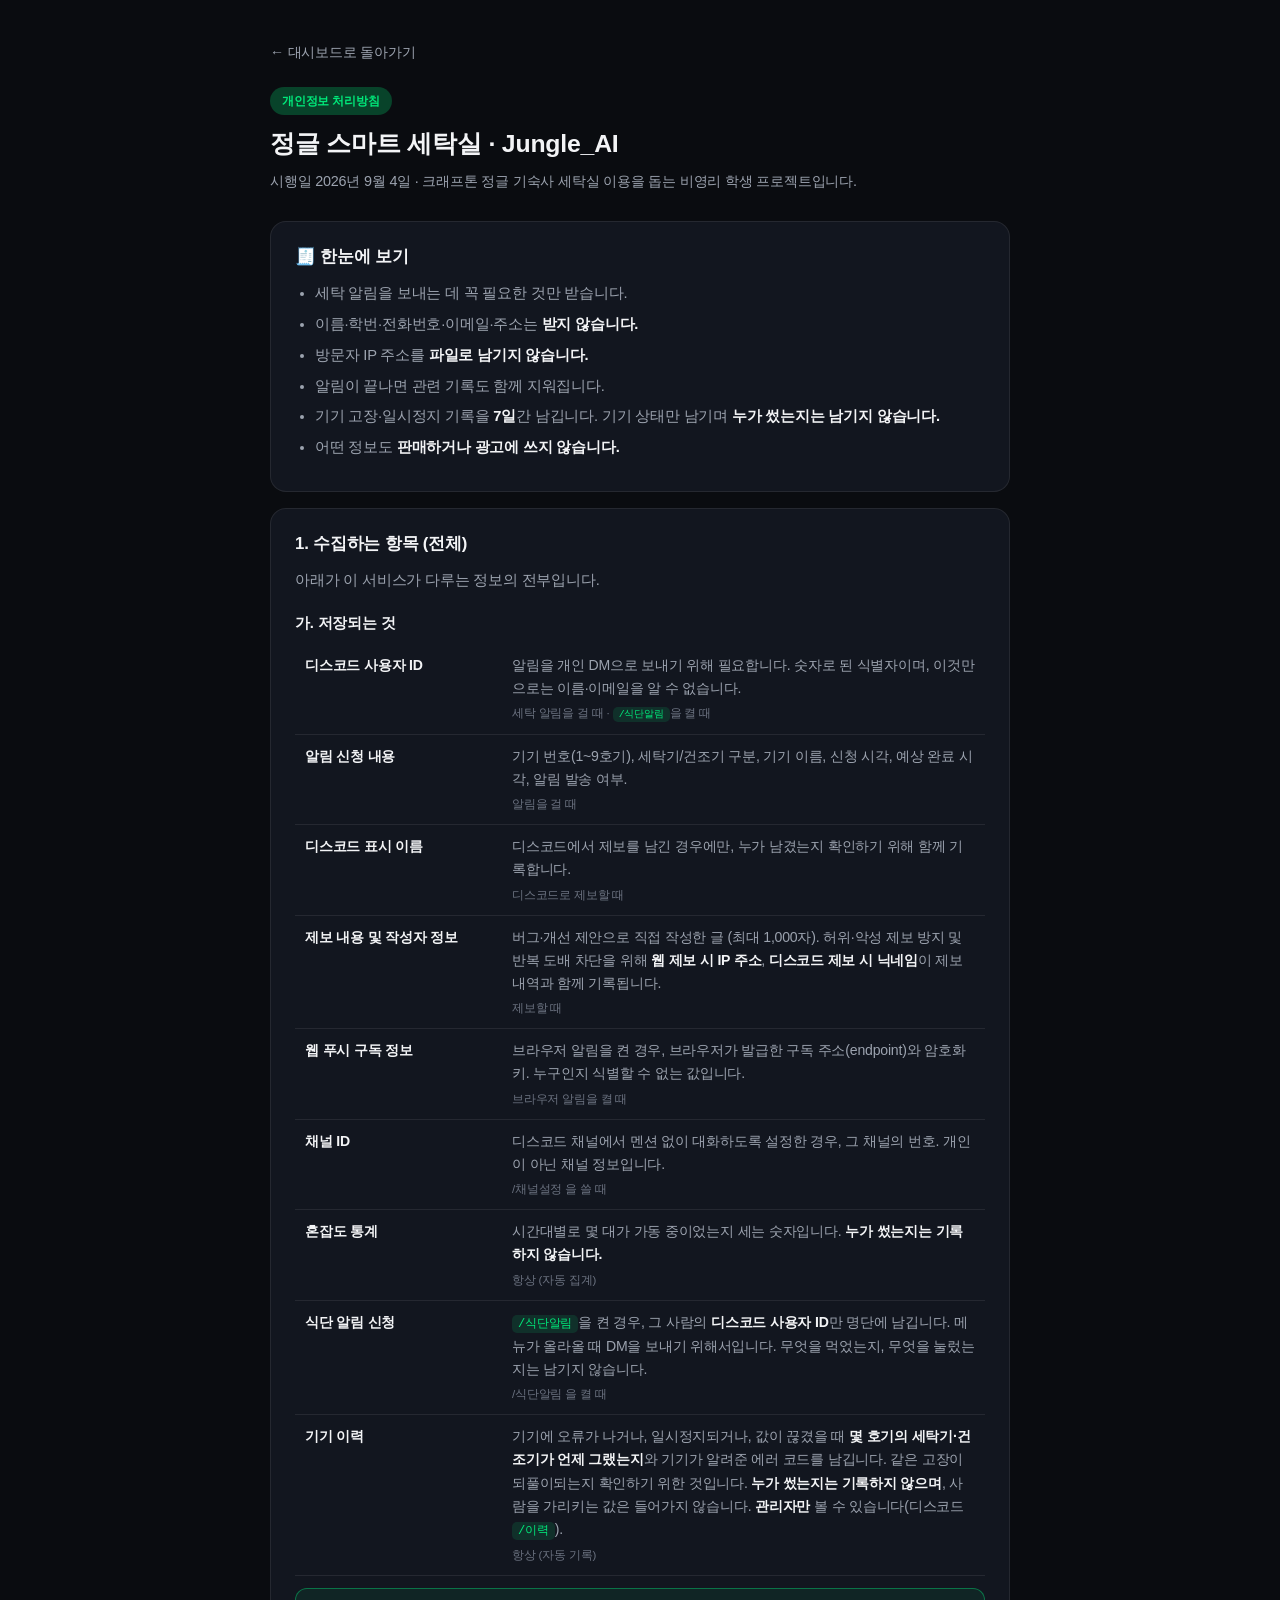
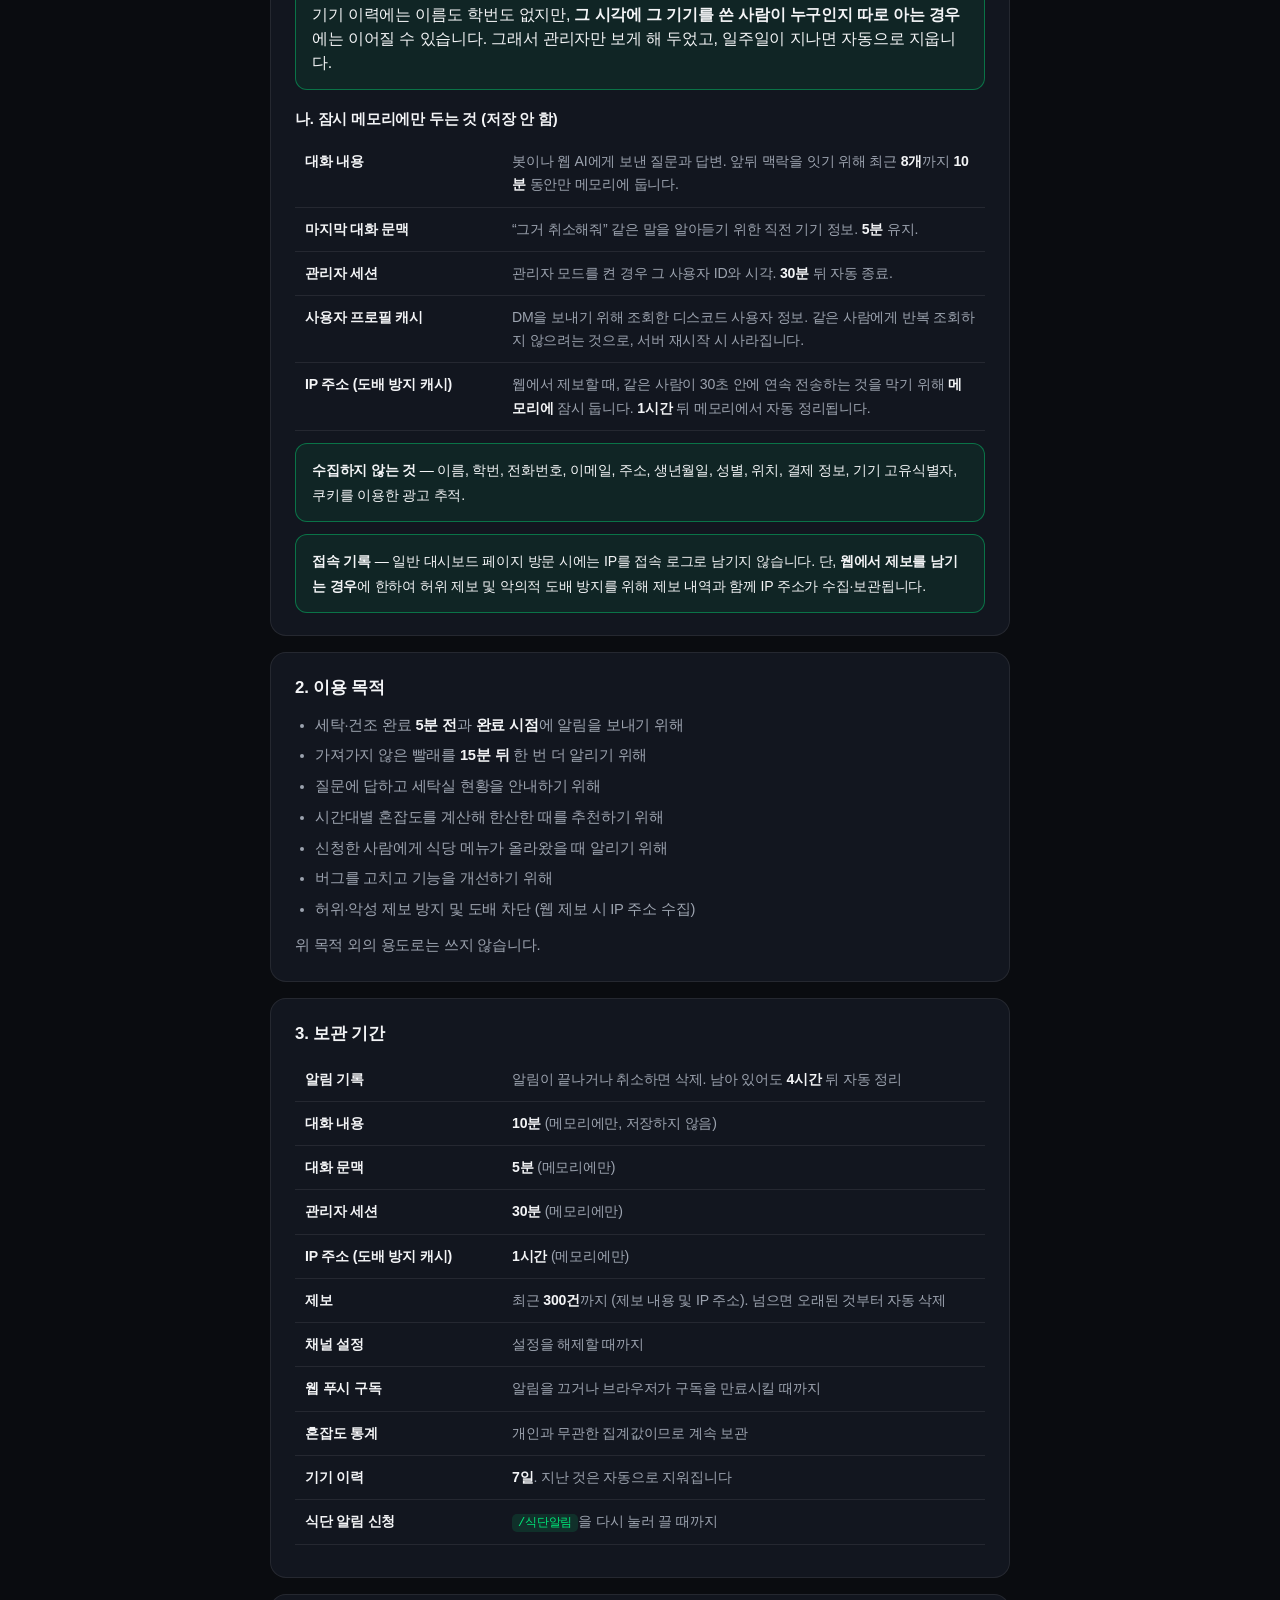
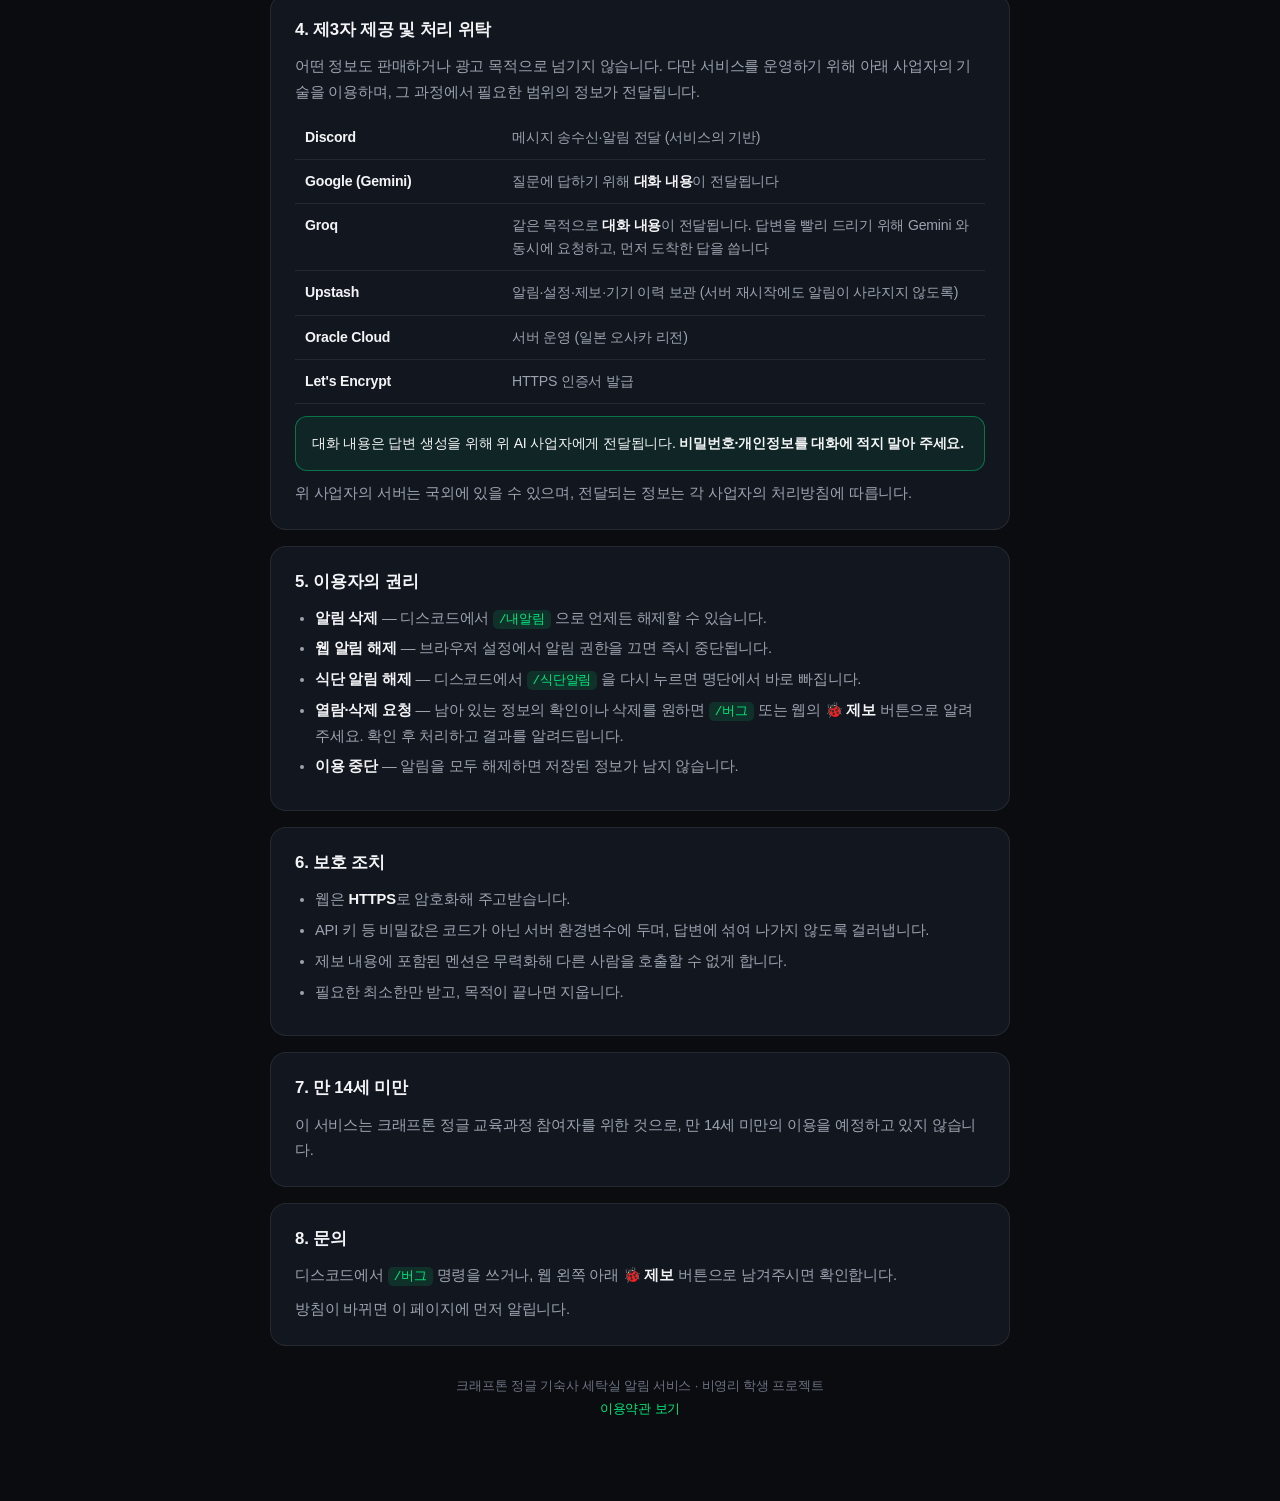
==== commit 444b5cc4: "웹 버그 제보 시 허위 제보 방지를 위해 IP 주소 수집 및 개인정보 처리방침 갱신" ====
--- a/privacy.html
+++ b/privacy.html
@@ -54,9 +54,10 @@
               <span class="doc-when">디스코드로 제보할 때</span></td>
         </tr>
         <tr>
-          <th>제보 내용</th>
+          <th>제보 내용 및 작성자 정보</th>
           <td>버그·개선 제안으로 직접 작성한 글 (최대 1,000자).
-              <b>웹에서 남기면 익명</b>이며 작성자를 알 수 없습니다.
+              허위·악성 제보 방지 및 반복 도배 차단을 위해 <b>웹 제보 시 IP 주소</b>,
+              <b>디스코드 제보 시 닉네임</b>이 제보 내역과 함께 기록됩니다.
               <span class="doc-when">제보할 때</span></td>
         </tr>
         <tr>
@@ -122,10 +123,9 @@
               같은 사람에게 반복 조회하지 않으려는 것으로, 서버 재시작 시 사라집니다.</td>
         </tr>
         <tr>
-          <th>IP 주소</th>
-          <td>웹에서 제보할 때, 같은 사람이 30초 안에 반복 전송하는 것을 막기 위해
-              <b>메모리에만</b> 잠시 둡니다. <b>1시간</b> 뒤 정리되며
-              <b>파일이나 로그로 남기지 않습니다.</b></td>
+          <th>IP 주소 (도배 방지 캐시)</th>
+          <td>웹에서 제보할 때, 같은 사람이 30초 안에 연속 전송하는 것을 막기 위해
+              <b>메모리에</b> 잠시 둡니다. <b>1시간</b> 뒤 메모리에서 자동 정리됩니다.</td>
         </tr>
       </table>
 
@@ -134,9 +134,9 @@
            성별, 위치, 결제 정보, 기기 고유식별자, 쿠키를 이용한 광고 추적.</p>
       </div>
       <div class="doc-note">
-        <p><b>접속 기록</b> — 웹 서버와 중계 서버 모두 방문자 IP를 접속 로그로 남기지
-           않도록 운영합니다. 오류 발생 시 원인 파악을 위한 기록에는 개인을 식별할
-           정보가 포함되지 않습니다.</p>
+        <p><b>접속 기록</b> — 일반 대시보드 페이지 방문 시에는 IP를 접속 로그로 남기지
+           않습니다. 단, <b>웹에서 제보를 남기는 경우</b>에 한하여 허위 제보 및 악의적 도배
+           방지를 위해 제보 내역과 함께 IP 주소가 수집·보관됩니다.</p>
       </div>
     </div>
 
@@ -149,7 +149,7 @@
         <li>시간대별 혼잡도를 계산해 한산한 때를 추천하기 위해</li>
         <li>신청한 사람에게 식당 메뉴가 올라왔을 때 알리기 위해</li>
         <li>버그를 고치고 기능을 개선하기 위해</li>
-        <li>제보가 한꺼번에 쏟아지는 것을 막기 위해 (IP, 메모리에만)</li>
+        <li>허위·악성 제보 방지 및 도배 차단 (웹 제보 시 IP 주소 수집)</li>
       </ul>
       <p style="margin-top:10px;">위 목적 외의 용도로는 쓰지 않습니다.</p>
     </div>
@@ -161,8 +161,8 @@
         <tr><th>대화 내용</th><td><b>10분</b> (메모리에만, 저장하지 않음)</td></tr>
         <tr><th>대화 문맥</th><td><b>5분</b> (메모리에만)</td></tr>
         <tr><th>관리자 세션</th><td><b>30분</b> (메모리에만)</td></tr>
-        <tr><th>IP 주소</th><td><b>1시간</b> (메모리에만)</td></tr>
-        <tr><th>제보</th><td>최근 <b>300건</b>까지. 넘으면 오래된 것부터 자동 삭제</td></tr>
+        <tr><th>IP 주소 (도배 방지 캐시)</th><td><b>1시간</b> (메모리에만)</td></tr>
+        <tr><th>제보</th><td>최근 <b>300건</b>까지 (제보 내용 및 IP 주소). 넘으면 오래된 것부터 자동 삭제</td></tr>
         <tr><th>채널 설정</th><td>설정을 해제할 때까지</td></tr>
         <tr><th>웹 푸시 구독</th><td>알림을 끄거나 브라우저가 구독을 만료시킬 때까지</td></tr>
         <tr><th>혼잡도 통계</th><td>개인과 무관한 집계값이므로 계속 보관</td></tr>
--- a/style.css
+++ b/style.css
@@ -805,23 +805,49 @@
   box-shadow: 0 0 16px rgba(0, 232, 122, 0.15);
 }
 
-.gt-card.gt-best {
+/* 아직 안 잰 요일. 색으로 좋다/나쁘다를 말하지 않는다. */
+.dow-card.gt-unknown {
+  border: 1.5px dashed rgba(148, 163, 184, 0.3);
+  background: rgba(148, 163, 184, 0.04);
+}
+.badge-mute {
+  background: rgba(148, 163, 184, 0.12);
+  color: #94a3b8;
+  border: 1px solid rgba(148, 163, 184, 0.3);
+}
+.dow-pending { color: #94a3b8; }
+.dow-empty {
+  grid-column: 1 / -1;
+  padding: 18px;
+  text-align: center;
+  font-size: 13px;
+  color: #94a3b8;
+  border: 1.5px dashed rgba(148, 163, 184, 0.3);
+  border-radius: 12px;
+}
+
+.gt-card.gt-best,
+.dow-card.gt-best {
   border: 1.5px solid rgba(56, 189, 248, 0.45);
   background: rgba(56, 189, 248, 0.05);
 }
-.gt-card.gt-good {
+.gt-card.gt-good,
+.dow-card.gt-good {
   border: 1.5px solid rgba(0, 232, 122, 0.4);
   background: rgba(0, 232, 122, 0.05);
 }
-.gt-card.gt-normal {
+.gt-card.gt-normal,
+.dow-card.gt-normal {
   border: 1.5px solid rgba(234, 179, 8, 0.4);
   background: rgba(234, 179, 8, 0.04);
 }
-.gt-card.gt-caution {
+.gt-card.gt-caution,
+.dow-card.gt-caution {
   border: 1.5px solid rgba(249, 115, 22, 0.45);
   background: rgba(249, 115, 22, 0.05);
 }
-.gt-card.gt-busy {
+.gt-card.gt-busy,
+.dow-card.gt-busy {
   border: 1.5px solid rgba(239, 68, 68, 0.45);
   background: rgba(239, 68, 68, 0.05);
 }
@@ -913,6 +939,72 @@
   font-size: 11px;
   color: var(--text-dim);
   line-height: 1.35;
+}
+
+/* 📅 요일별 혼잡도 타임테이블 */
+.weekly-congestion-container {
+  display: flex;
+  flex-direction: column;
+  gap: 10px;
+  border-top: 1px solid var(--border-subtle);
+  padding-top: 14px;
+}
+
+.weekly-grid {
+  display: grid;
+  grid-template-columns: repeat(7, 1fr);
+  gap: 8px;
+}
+@media (max-width: 1100px) {
+  .weekly-grid {
+    grid-template-columns: repeat(4, 1fr);
+  }
+}
+@media (max-width: 768px) {
+  .weekly-grid {
+    display: flex;
+    overflow-x: auto;
+    scroll-snap-type: x mandatory;
+    padding-bottom: 8px;
+    -webkit-overflow-scrolling: touch;
+  }
+  .weekly-grid > .dow-card {
+    min-width: 145px;
+    scroll-snap-align: start;
+    flex-shrink: 0;
+  }
+}
+
+.dow-card {
+  background: rgba(255, 255, 255, 0.02);
+  border: 1px solid rgba(255, 255, 255, 0.06);
+  border-radius: 12px;
+  padding: 10px 10px 12px;
+  display: flex;
+  flex-direction: column;
+  gap: 8px;
+  transition: all 0.25s ease;
+  position: relative;
+}
+.dow-card:hover {
+  transform: translateY(-2px);
+  background: rgba(255, 255, 255, 0.04);
+}
+.dow-card.dow-today-active {
+  border: 2px solid var(--jungle-green) !important;
+  box-shadow: 0 0 16px rgba(0, 232, 122, 0.25);
+}
+
+.dow-card-top {
+  display: flex;
+  align-items: center;
+  justify-content: space-between;
+  min-height: 22px;
+}
+.dow-name {
+  font-size: 13.5px;
+  font-weight: 800;
+  color: var(--text-main);
 }
 
 /* ---------------------------------------------
@@ -1044,6 +1136,21 @@
   gap: 20px;
 }
 
+/* 카드 높이는 같은 줄끼리 맞춘다(격자 기본값). 그러면 내용이 짧은 카드에
+   남는 높이가 생기는데, 예전에는 그것이 기기 상자와 맨 아래 관리 지수
+   사이에 빈칸으로 고였다. 남는 높이를 기기 상자가 나눠 먹게 하면
+   크기는 같으면서 빈칸도 안 보인다.
+   배치도(is-compact) 보기는 칸 크기를 따로 잡으므로 건드리지 않는다. */
+.washtower-grid:not(.is-compact) .washtower-card .wt-body-hardware {
+  flex: 1;
+}
+.washtower-grid:not(.is-compact) .washtower-card .wt-body-hardware > .unit-section {
+  /* 1 1 auto 여야 한다. basis 를 0 으로 두면(flex:1) 두 상자가 무조건 같은
+     높이가 되는데, .unit-section 은 overflow:hidden 이라 최소 높이 보호가
+     풀려서 내용이 많은 쪽이 잘린다. 제 높이에서 남는 만큼만 나눠 갖게 한다. */
+  flex: 1 1 auto;
+}
+
 @media (max-width: 1100px) {
   .washtower-grid {
     grid-template-columns: repeat(2, 1fr);
@@ -1859,9 +1966,14 @@
   border-radius: 2px;
   transition: width 0.4s ease;
 }
-.care-progress-fill.care-danger { background: #ef4444; }
-.care-progress-fill.care-warning { background: #f59e0b; }
-.care-progress-fill.care-good { background: #00e87a; }
+.care-progress-fill.care-danger,
+.care-progress-fill.badge-red { background: #ef4444; }
+.care-progress-fill.badge-orange { background: #f97316; }
+.care-progress-fill.care-warning,
+.care-progress-fill.badge-yellow { background: #f59e0b; }
+.care-progress-fill.care-good,
+.care-progress-fill.badge-green { background: #00e87a; }
+.care-progress-fill.badge-blue { background: #38bdf8; }
 
 /* 📖 정글러 실전 세탁 1초 치트시트 섹션 */
 .quick-guide-section {
@@ -2890,7 +3002,8 @@
   background: #dc2626;
   box-shadow: 0 0 14px rgba(220, 38, 38, 0.8), inset 0 0 4px #ffffff;
 }
-body.light-theme .golden-time-container {
+body.light-theme .golden-time-container,
+body.light-theme .weekly-congestion-container {
   border-top-color: #f1f5f9;
 }
 body.light-theme .gt-title {
@@ -2904,31 +3017,38 @@
 body.light-theme .gt-hint {
   color: #64748b;
 }
-body.light-theme .gt-card {
+body.light-theme .gt-card,
+body.light-theme .dow-card {
   box-shadow: 0 2px 10px rgba(0, 0, 0, 0.03);
   transition: transform 0.2s ease, box-shadow 0.2s ease;
 }
-body.light-theme .gt-card:hover {
+body.light-theme .gt-card:hover,
+body.light-theme .dow-card:hover {
   transform: translateY(-2px);
   box-shadow: 0 6px 18px rgba(0, 0, 0, 0.06);
 }
-body.light-theme .gt-card.gt-best {
+body.light-theme .gt-card.gt-best,
+body.light-theme .dow-card.gt-best {
   background: #f0f9ff;
   border: 1.5px solid #7dd3fc;
 }
-body.light-theme .gt-card.gt-good {
+body.light-theme .gt-card.gt-good,
+body.light-theme .dow-card.gt-good {
   background: #f0fdf4;
   border: 1.5px solid #86efac;
 }
-body.light-theme .gt-card.gt-normal {
+body.light-theme .gt-card.gt-normal,
+body.light-theme .dow-card.gt-normal {
   background: #fefce8;
   border: 1.5px solid #fde047;
 }
-body.light-theme .gt-card.gt-caution {
+body.light-theme .gt-card.gt-caution,
+body.light-theme .dow-card.gt-caution {
   background: #fff7ed;
   border: 1.5px solid #fdba74;
 }
-body.light-theme .gt-card.gt-busy {
+body.light-theme .gt-card.gt-busy,
+body.light-theme .dow-card.gt-busy {
   background: #fef2f2;
   border: 1.5px solid #fca5a5;
 }
@@ -2959,11 +3079,16 @@
   border: 2px solid #dc2626 !important;
   box-shadow: 0 4px 16px rgba(220, 38, 38, 0.2);
 }
+body.light-theme .dow-card.dow-today-active {
+  border: 2px solid #059669 !important;
+  box-shadow: 0 4px 16px rgba(5, 150, 105, 0.25);
+}
 body.light-theme .gt-now-chip {
   background: #059669;
   color: #ffffff;
 }
-body.light-theme .gt-time {
+body.light-theme .gt-time,
+body.light-theme .dow-name {
   color: #0f172a;
 }
 body.light-theme .gt-label {
@@ -3356,6 +3481,11 @@
 body.light-theme .care-progress-track {
   background: #e2e8f0;
 }
+body.light-theme .care-progress-fill.badge-blue { background: #0284c7; }
+body.light-theme .care-progress-fill.badge-green { background: #059669; }
+body.light-theme .care-progress-fill.badge-yellow { background: #ca8a04; }
+body.light-theme .care-progress-fill.badge-orange { background: #ea580c; }
+body.light-theme .care-progress-fill.badge-red { background: #dc2626; }
 body.light-theme .wt-error-banner {
   background: #fef2f2;
   border-color: #fca5a5;
@@ -4643,3 +4773,45 @@
 }
 .menu-cap { font-size: 12.5px; font-weight: 700; margin-bottom: 4px; }
 .menu-src { font-size: 11px; opacity: 0.62; }
+
+/* 답변 속 주소를 누를 수 있게 만들면서 생긴 것.
+   그냥 두면 브라우저 기본 남색이라 어두운 말풍선 위에서 안 읽힌다.
+   긴 주소가 말풍선을 밀고 나가지 않게 줄바꿈도 허용한다. */
+.chat-link {
+  color: #38bdf8;
+  text-decoration: underline;
+  text-underline-offset: 2px;
+  word-break: break-all;
+}
+.chat-link:hover { color: #7dd3fc; }
+body.light-theme .chat-link { color: #0369a1; }
+body.light-theme .chat-link:hover { color: #075985; }
+
+/* 폰 헤더: 버튼 여섯 개가 제각각 크기로 붙어 시계가 새로고침 버튼을 침범했다.
+   사용법·공지·다크는 새로고침과 같은 크기의 아이콘 버튼으로 맞추고,
+   글자는 가장 자주 누르는 '내 알리미' 에만 남긴다. */
+@media (max-width: 768px) {
+  .header-controls { gap: 6px !important; }
+  #btnHelp, #btnAnnounce, #btnThemeToggle {
+    width: 32px !important;
+    height: 32px !important;
+    padding: 0 !important;
+    justify-content: center !important;
+    flex-shrink: 0 !important;
+  }
+  #btnHelp .help-label, #btnAnnounce .help-label, #btnThemeToggle .theme-label {
+    display: none !important;
+  }
+  .connection-status { flex: 1 1 auto !important; min-width: 0 !important; }
+  /* 폰 폭에서는 '2분 전 값 …' 이 '2…' 한 글자로 잘려 뜻 없이 지저분했다.
+     점(연결 상태)과 시각만 남긴다. PC 에서는 그대로 보인다. */
+  .connection-status .status-text { display: none !important; }
+  .connection-status { justify-content: center !important; }
+  /* 한 줄의 높이를 32px 로 맞춘다 (알리미·시계 칸만 낮아 들쭉날쭉했다) */
+  #btnAlarmCenter, .connection-status {
+    height: 32px !important;
+    box-sizing: border-box !important;
+    padding-top: 0 !important;
+    padding-bottom: 0 !important;
+  }
+}
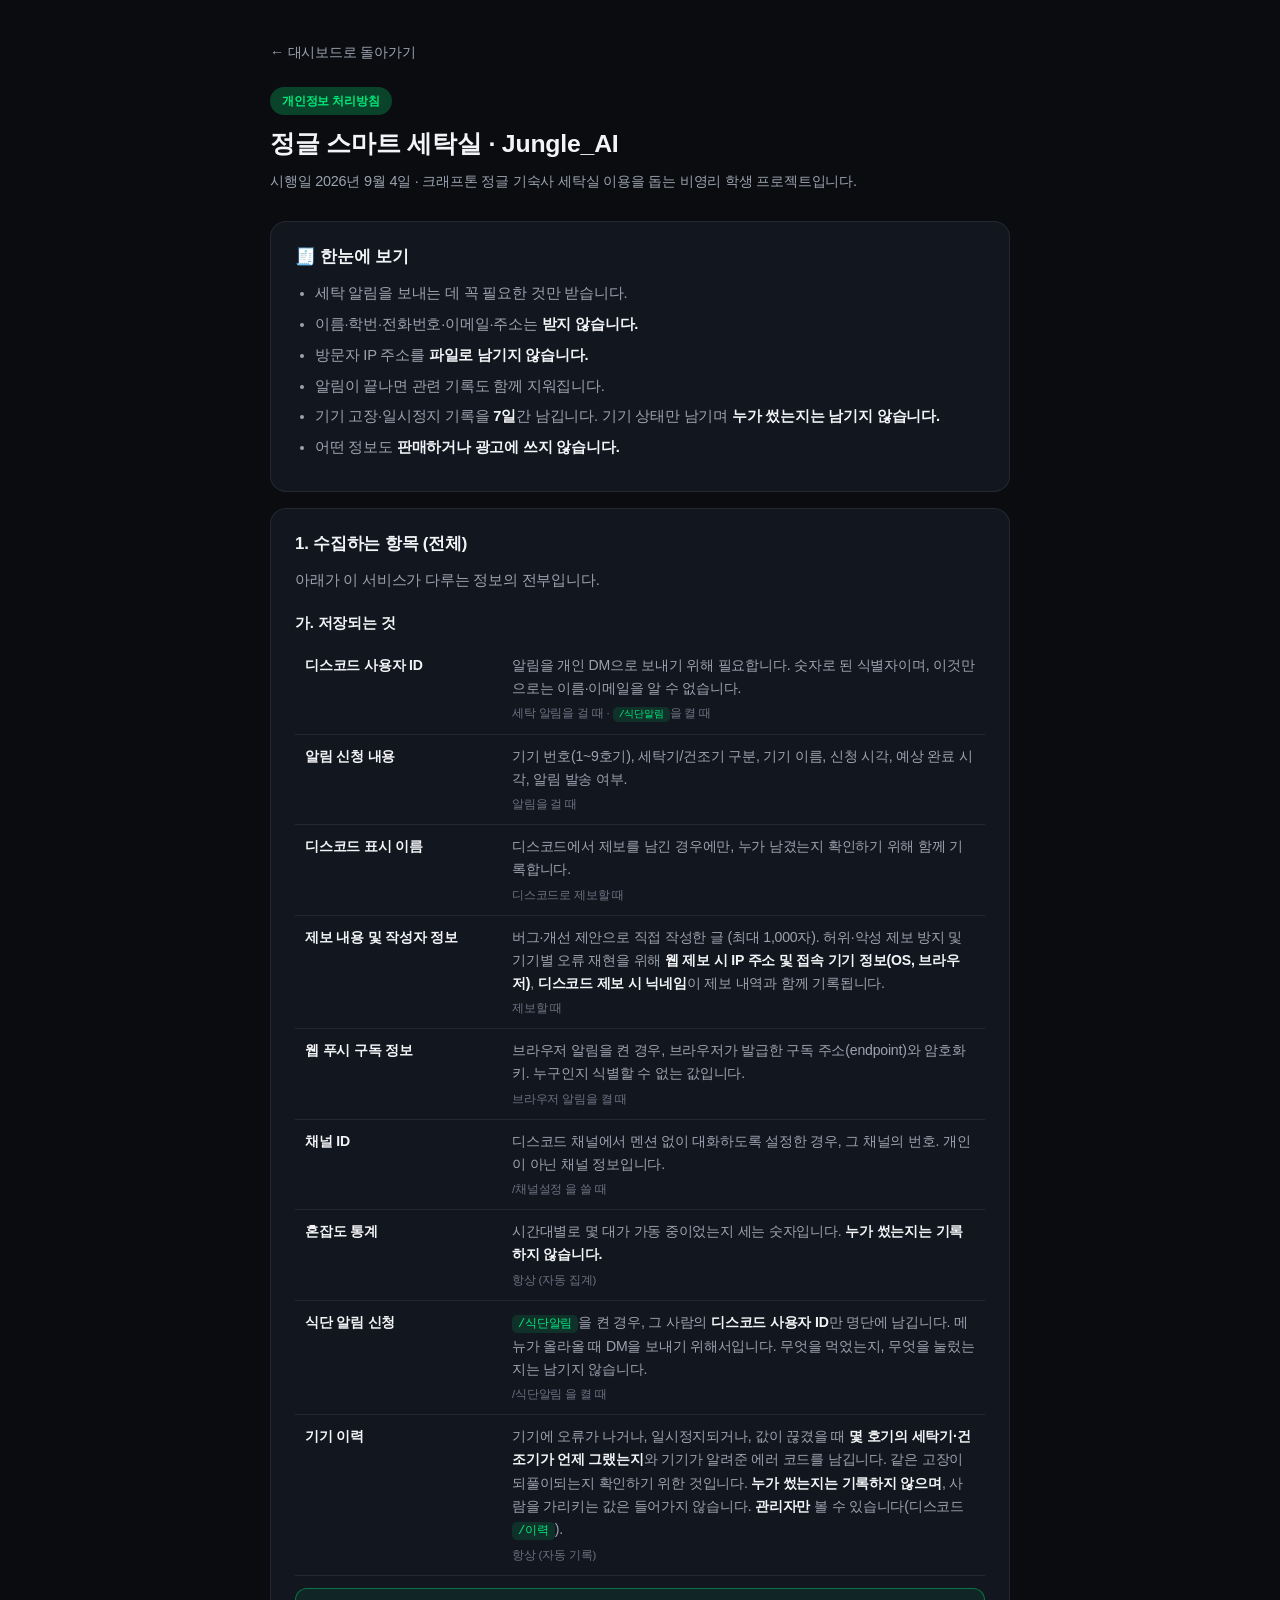
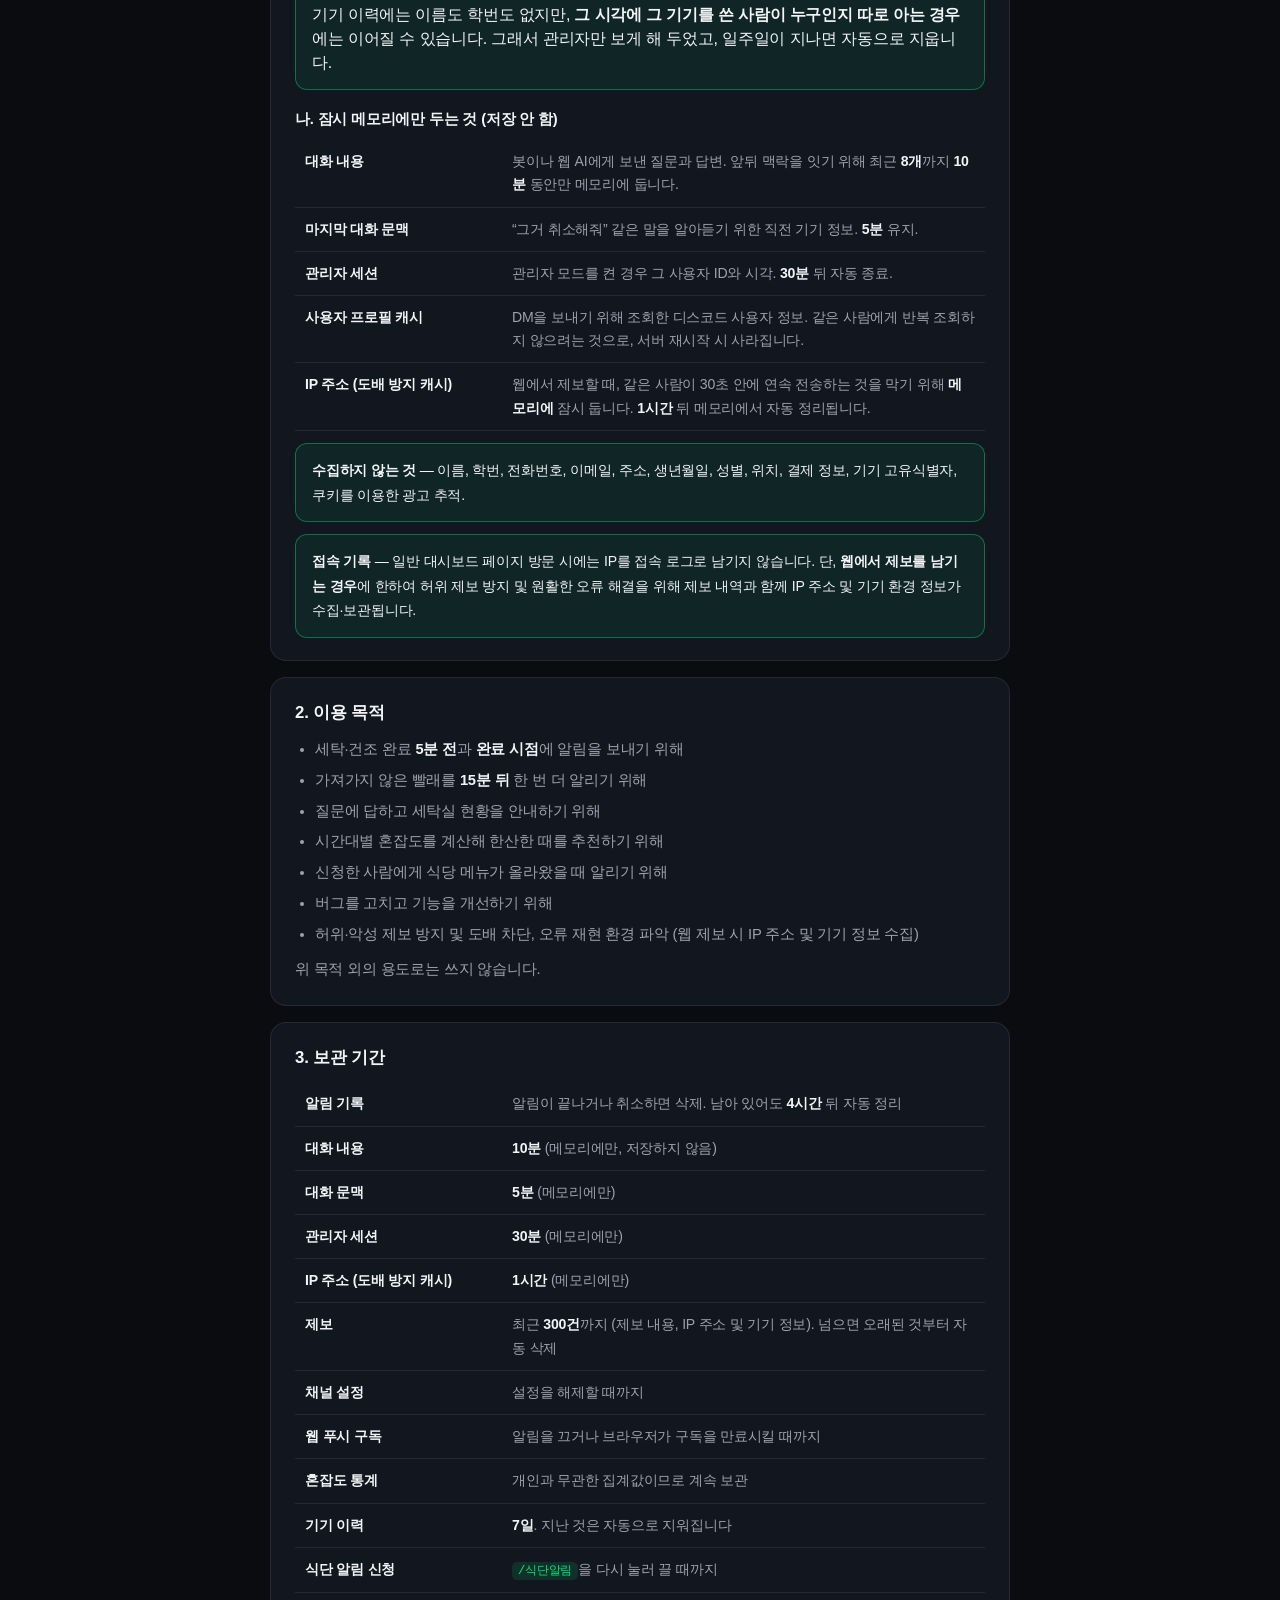
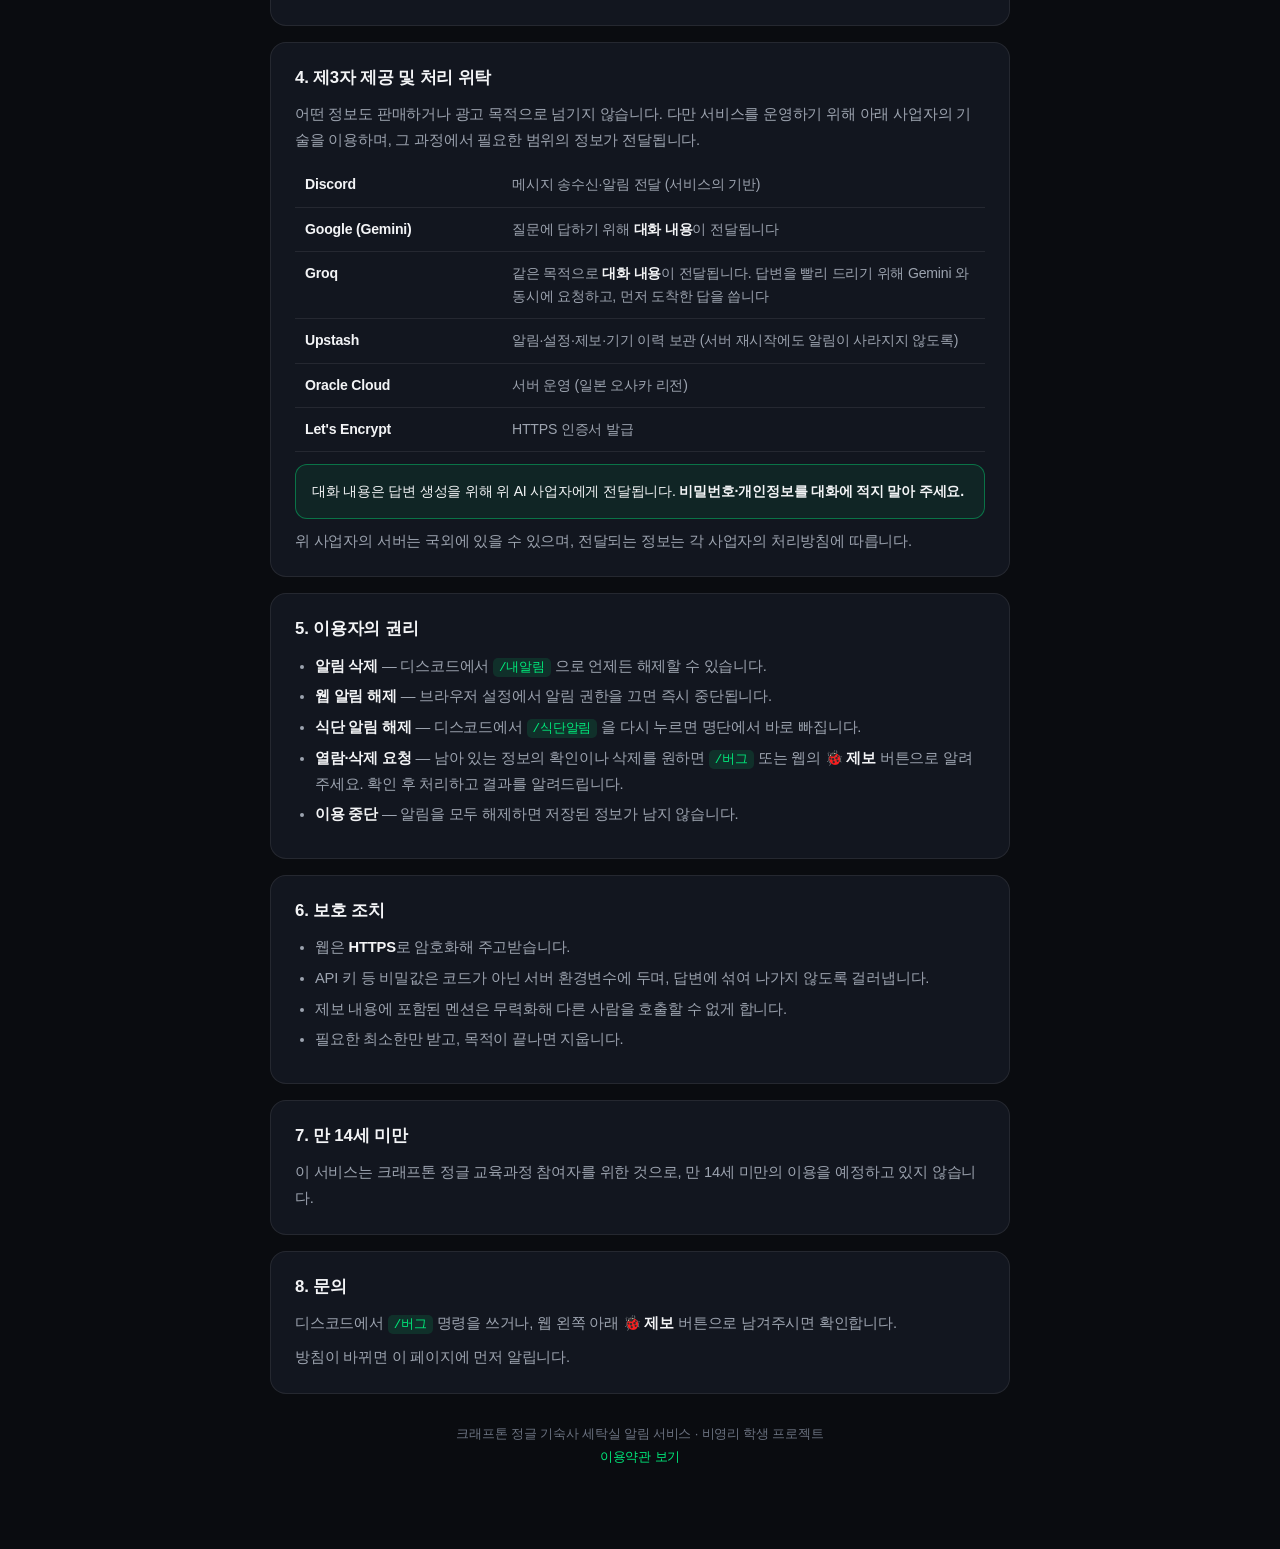
==== commit a07c3a2c: "웹 제보 시 클라이언트 기기 환경(OS, 브라우저) 파싱 및 수집 연동" ====
--- a/privacy.html
+++ b/privacy.html
@@ -56,7 +56,7 @@
         <tr>
           <th>제보 내용 및 작성자 정보</th>
           <td>버그·개선 제안으로 직접 작성한 글 (최대 1,000자).
-              허위·악성 제보 방지 및 반복 도배 차단을 위해 <b>웹 제보 시 IP 주소</b>,
+              허위·악성 제보 방지 및 기기별 오류 재현을 위해 <b>웹 제보 시 IP 주소 및 접속 기기 정보(OS, 브라우저)</b>,
               <b>디스코드 제보 시 닉네임</b>이 제보 내역과 함께 기록됩니다.
               <span class="doc-when">제보할 때</span></td>
         </tr>
@@ -135,8 +135,8 @@
       </div>
       <div class="doc-note">
         <p><b>접속 기록</b> — 일반 대시보드 페이지 방문 시에는 IP를 접속 로그로 남기지
-           않습니다. 단, <b>웹에서 제보를 남기는 경우</b>에 한하여 허위 제보 및 악의적 도배
-           방지를 위해 제보 내역과 함께 IP 주소가 수집·보관됩니다.</p>
+           않습니다. 단, <b>웹에서 제보를 남기는 경우</b>에 한하여 허위 제보 방지 및 원활한
+           오류 해결을 위해 제보 내역과 함께 IP 주소 및 기기 환경 정보가 수집·보관됩니다.</p>
       </div>
     </div>
 
@@ -149,7 +149,7 @@
         <li>시간대별 혼잡도를 계산해 한산한 때를 추천하기 위해</li>
         <li>신청한 사람에게 식당 메뉴가 올라왔을 때 알리기 위해</li>
         <li>버그를 고치고 기능을 개선하기 위해</li>
-        <li>허위·악성 제보 방지 및 도배 차단 (웹 제보 시 IP 주소 수집)</li>
+        <li>허위·악성 제보 방지 및 도배 차단, 오류 재현 환경 파악 (웹 제보 시 IP 주소 및 기기 정보 수집)</li>
       </ul>
       <p style="margin-top:10px;">위 목적 외의 용도로는 쓰지 않습니다.</p>
     </div>
@@ -162,7 +162,7 @@
         <tr><th>대화 문맥</th><td><b>5분</b> (메모리에만)</td></tr>
         <tr><th>관리자 세션</th><td><b>30분</b> (메모리에만)</td></tr>
         <tr><th>IP 주소 (도배 방지 캐시)</th><td><b>1시간</b> (메모리에만)</td></tr>
-        <tr><th>제보</th><td>최근 <b>300건</b>까지 (제보 내용 및 IP 주소). 넘으면 오래된 것부터 자동 삭제</td></tr>
+        <tr><th>제보</th><td>최근 <b>300건</b>까지 (제보 내용, IP 주소 및 기기 정보). 넘으면 오래된 것부터 자동 삭제</td></tr>
         <tr><th>채널 설정</th><td>설정을 해제할 때까지</td></tr>
         <tr><th>웹 푸시 구독</th><td>알림을 끄거나 브라우저가 구독을 만료시킬 때까지</td></tr>
         <tr><th>혼잡도 통계</th><td>개인과 무관한 집계값이므로 계속 보관</td></tr>
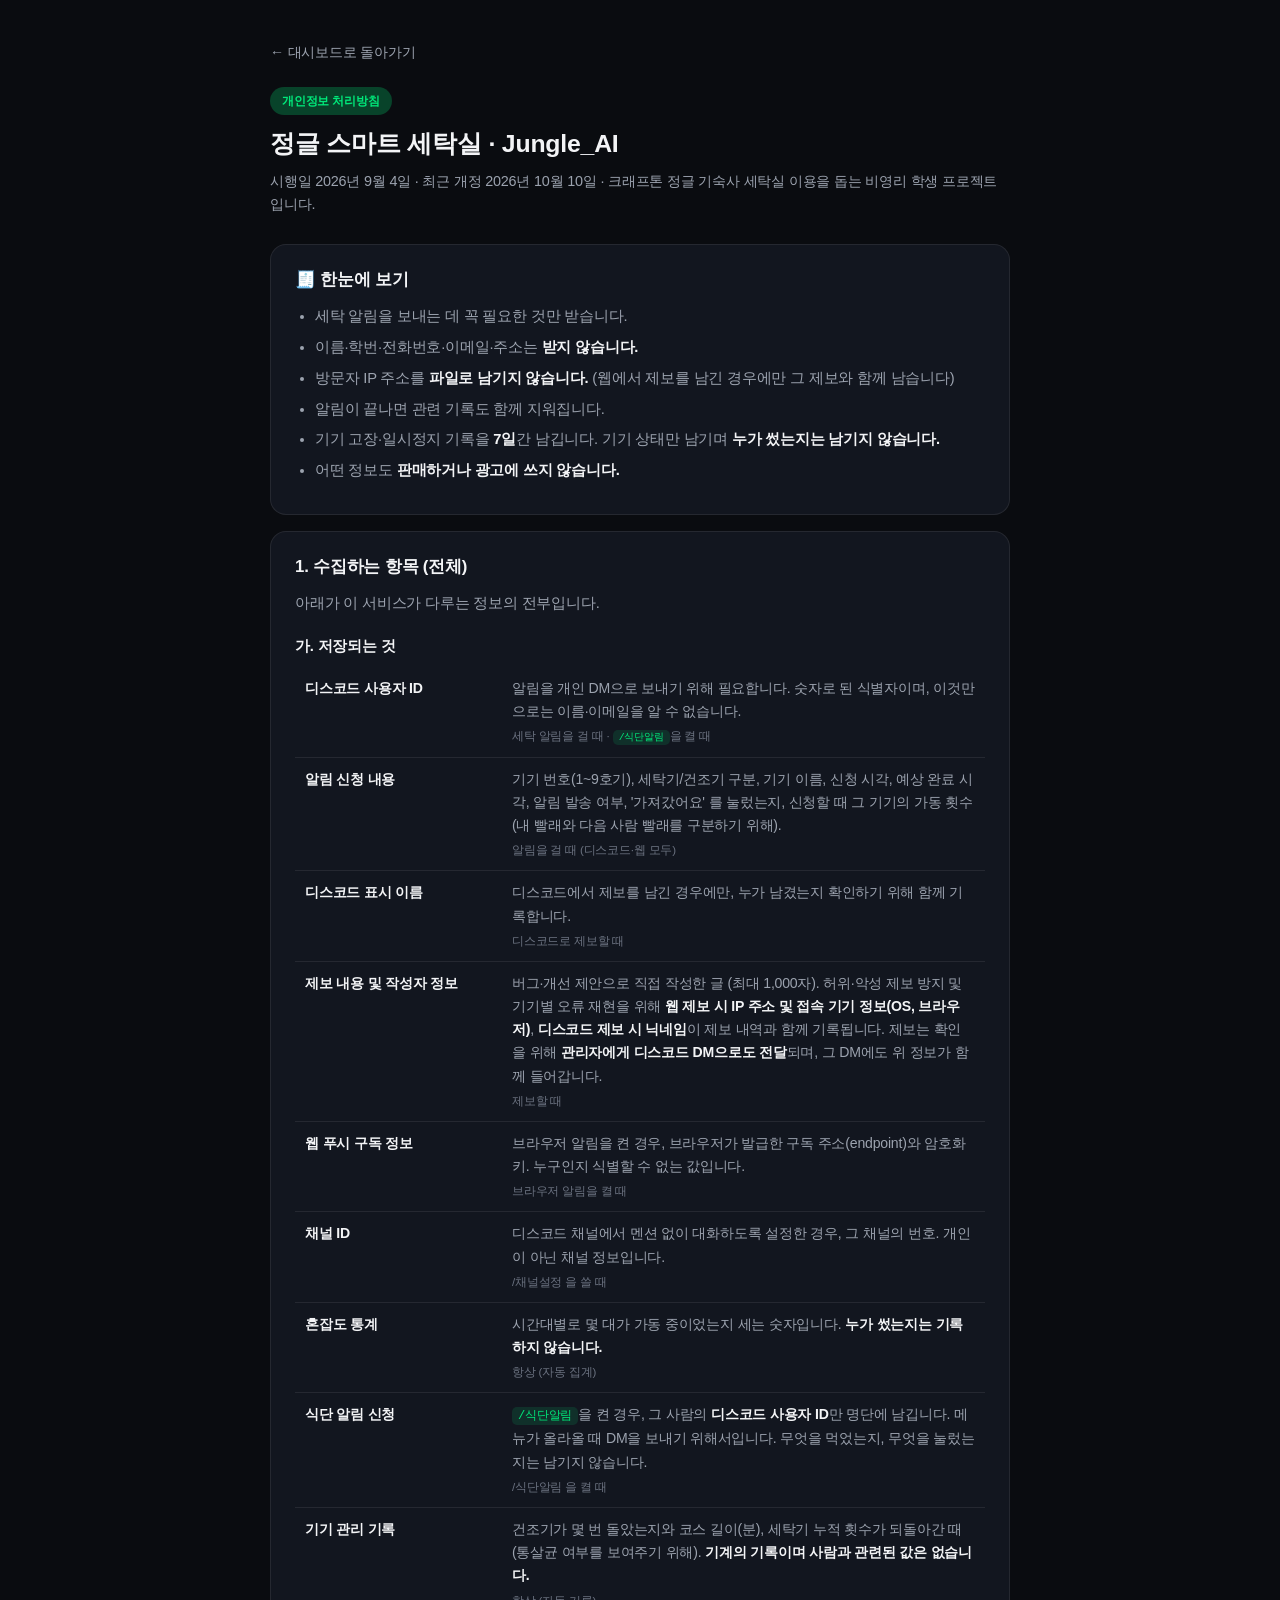
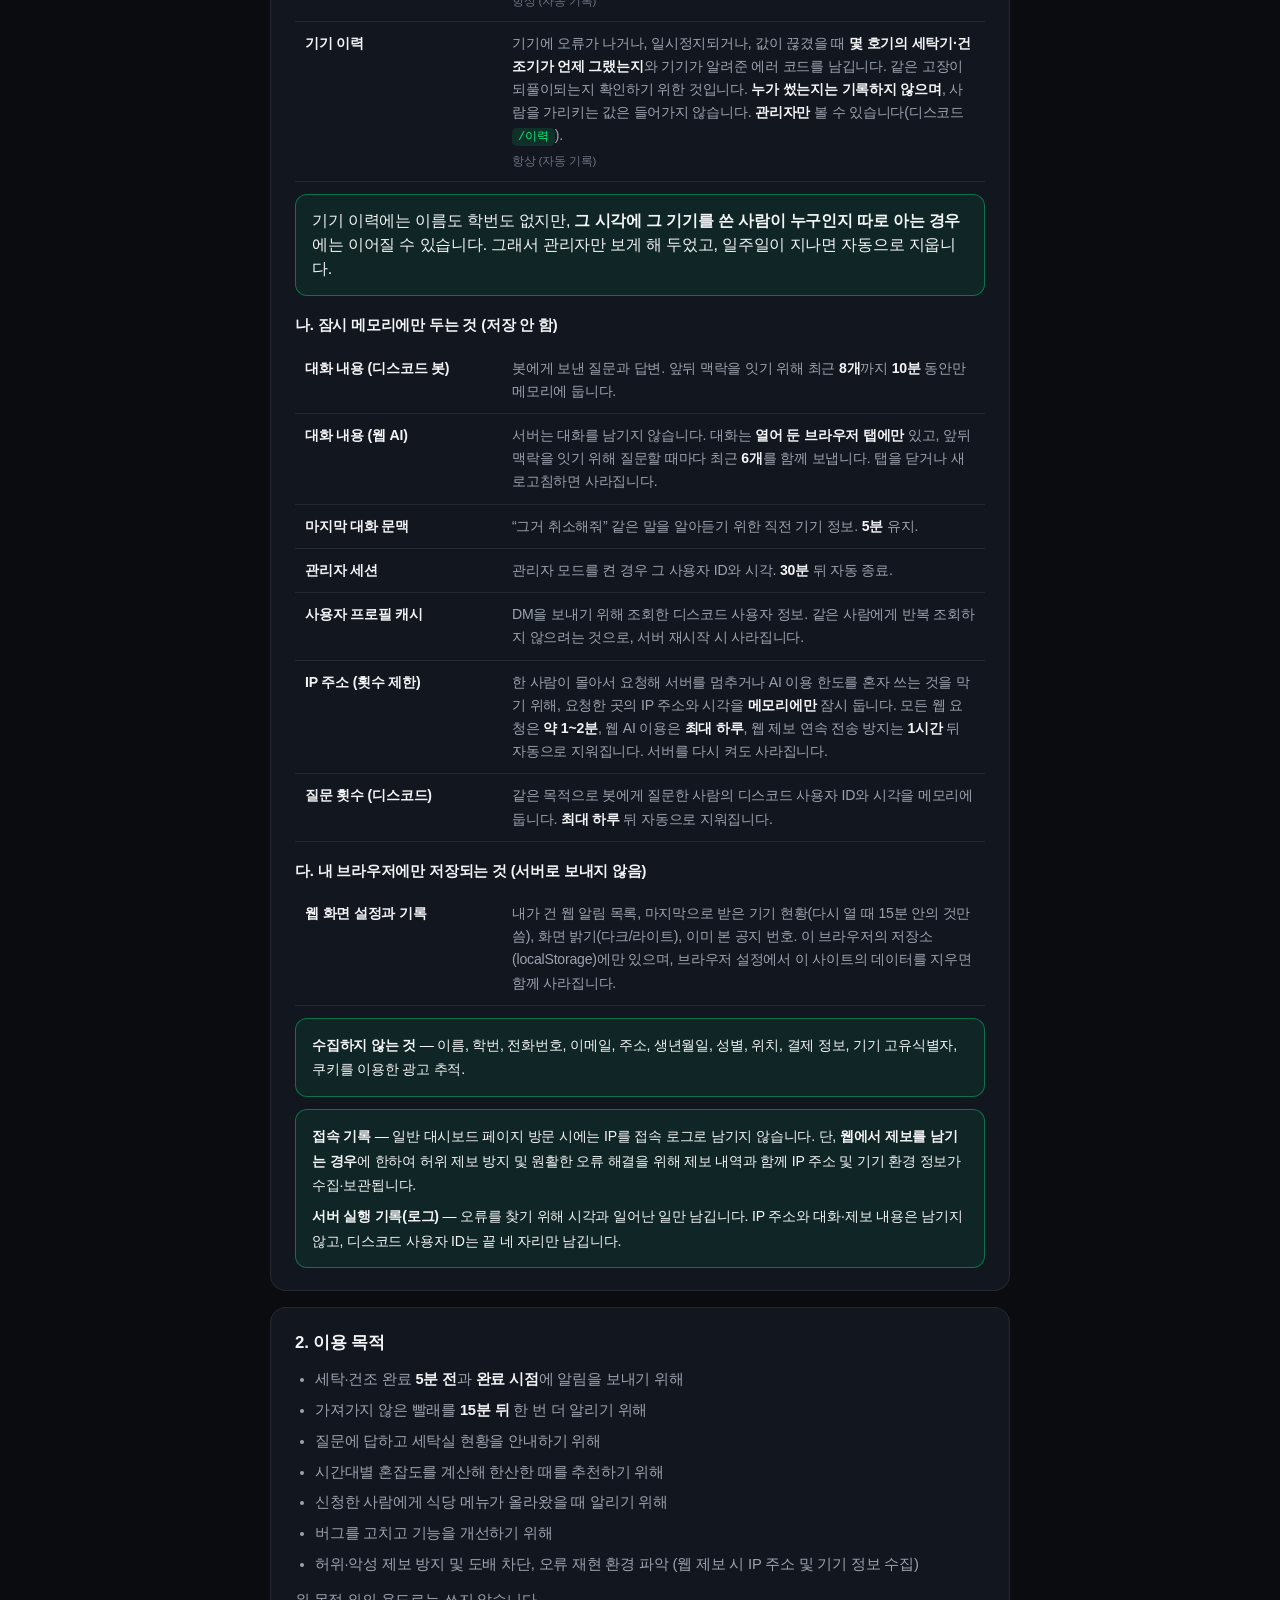
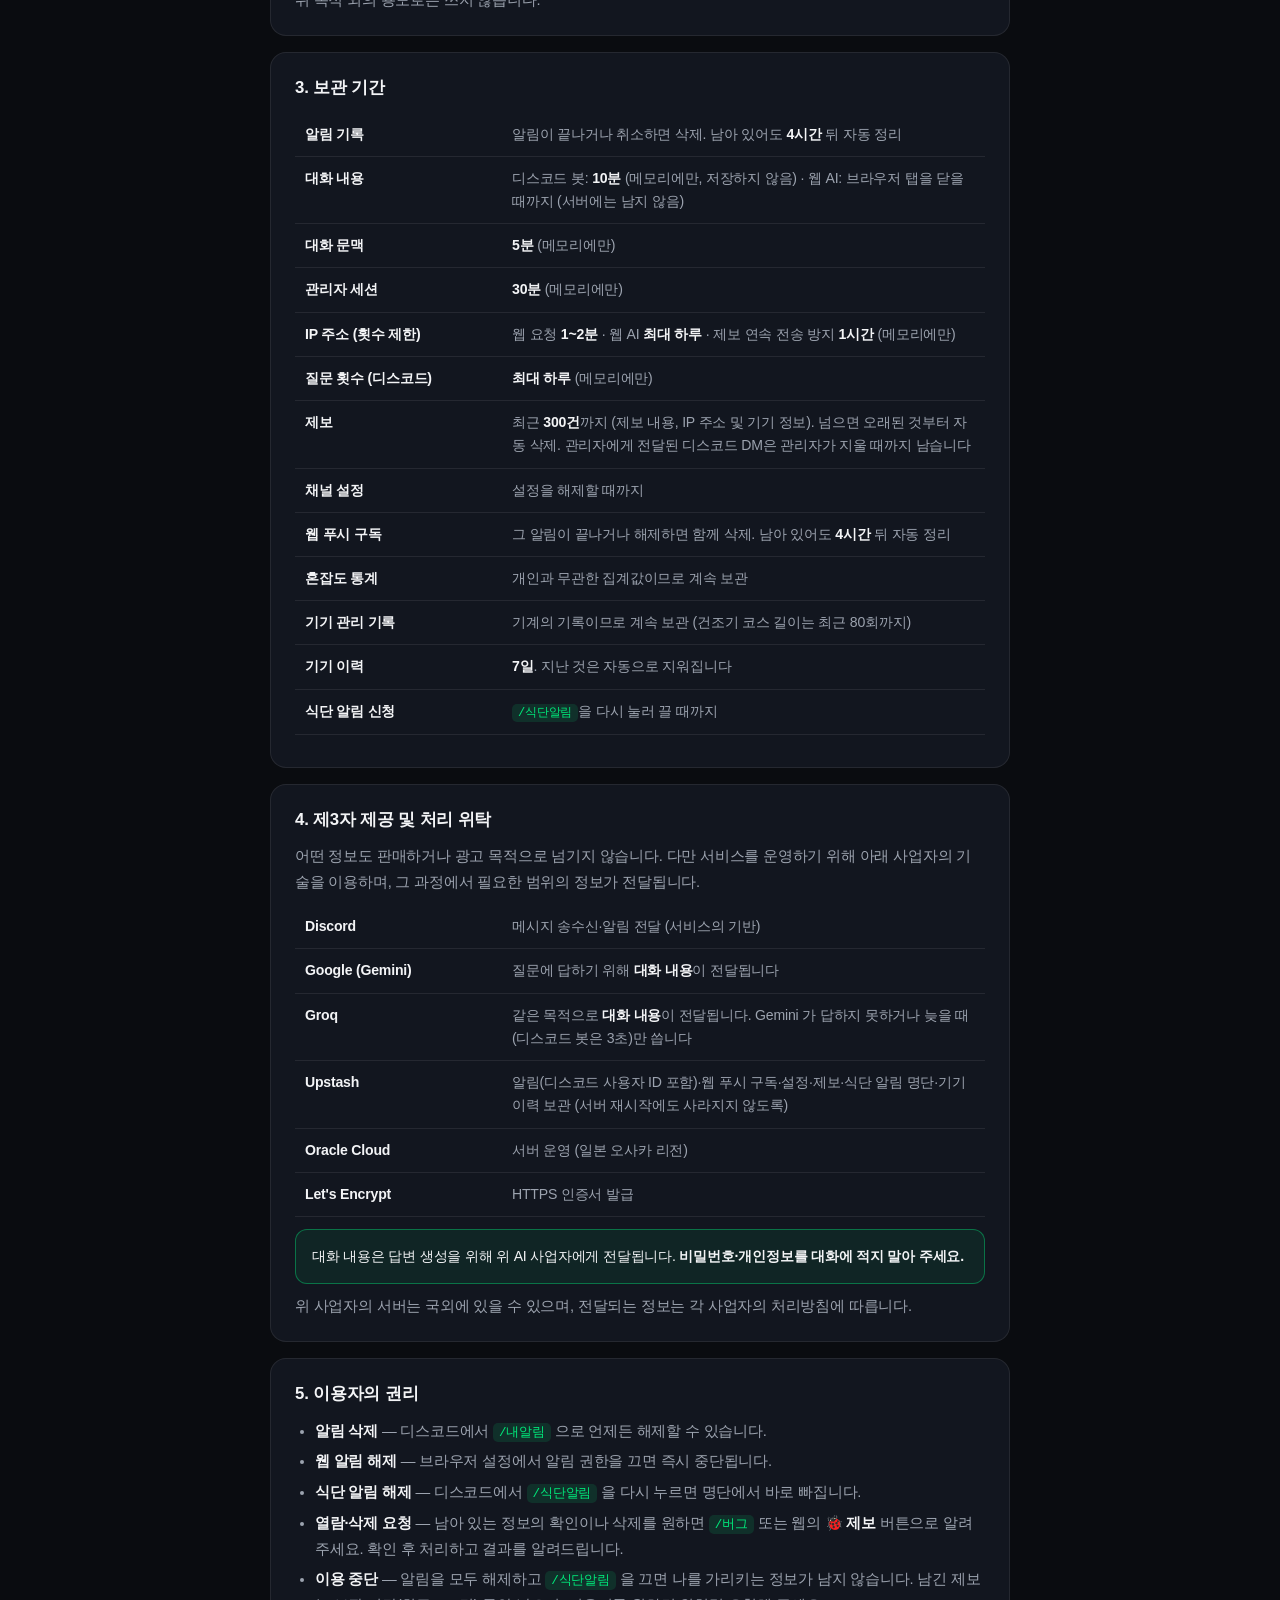
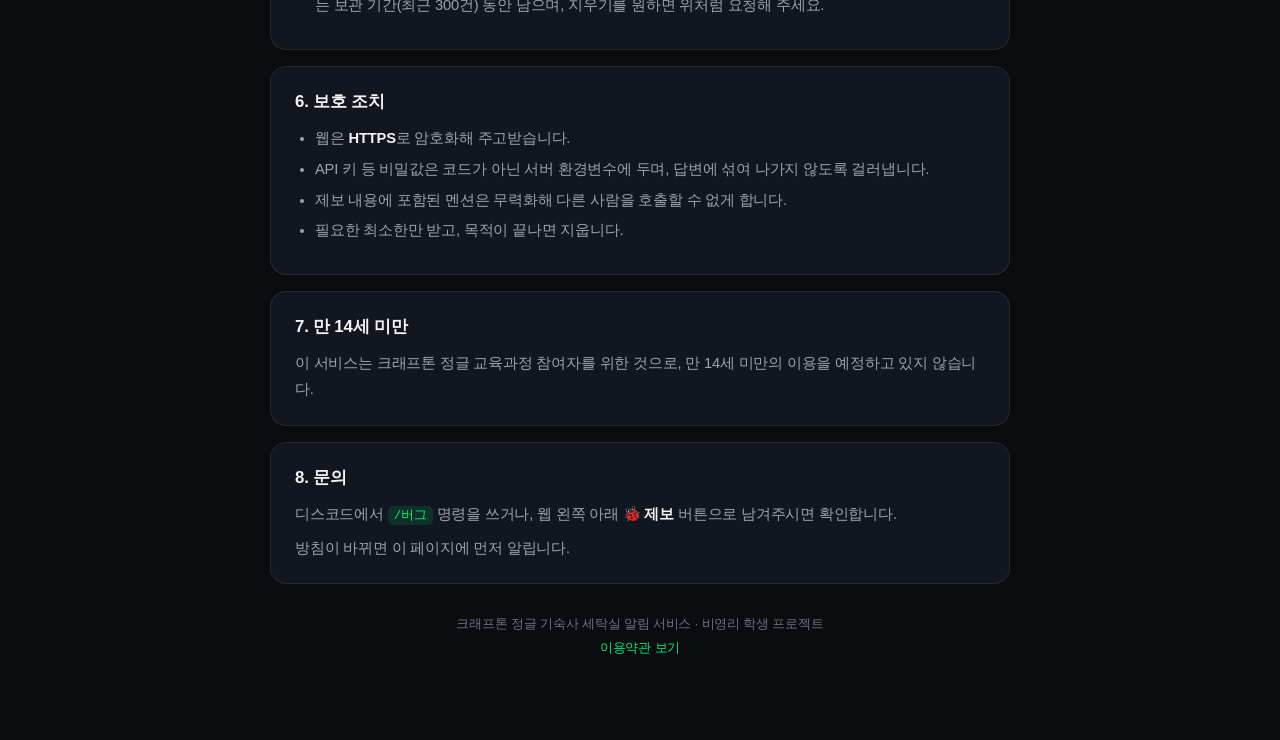
==== commit cb814bf6: "개인정보 처리방침·이용약관을 실제 동작에 맞추고, 문서와 어긋나던 기록 방식 고침 코드 (문서에 적은 약속과 달랐던 것) - 웹 제보자의 IP·기기 정보가 server.log 에도" ====
--- a/privacy.html
+++ b/privacy.html
@@ -15,7 +15,7 @@
     <div class="doc-head">
       <span class="doc-badge">개인정보 처리방침</span>
       <h1>정글 스마트 세탁실 · Jungle_AI</h1>
-      <p>시행일 2026년 9월 4일 · 크래프톤 정글 기숙사 세탁실 이용을 돕는 비영리 학생 프로젝트입니다.</p>
+      <p>시행일 2026년 9월 4일 · 최근 개정 2026년 10월 10일 · 크래프톤 정글 기숙사 세탁실 이용을 돕는 비영리 학생 프로젝트입니다.</p>
     </div>
 
     <div class="doc-sec">
@@ -23,7 +23,7 @@
       <ul>
         <li>세탁 알림을 보내는 데 꼭 필요한 것만 받습니다.</li>
         <li>이름·학번·전화번호·이메일·주소는 <b>받지 않습니다.</b></li>
-        <li>방문자 IP 주소를 <b>파일로 남기지 않습니다.</b></li>
+        <li>방문자 IP 주소를 <b>파일로 남기지 않습니다.</b> (웹에서 제보를 남긴 경우에만 그 제보와 함께 남습니다)</li>
         <li>알림이 끝나면 관련 기록도 함께 지워집니다.</li>
         <li>기기 고장·일시정지 기록을 <b>7일</b>간 남깁니다. 기기 상태만 남기며 <b>누가 썼는지는 남기지 않습니다.</b></li>
         <li>어떤 정보도 <b>판매하거나 광고에 쓰지 않습니다.</b></li>
@@ -45,8 +45,9 @@
         <tr>
           <th>알림 신청 내용</th>
           <td>기기 번호(1~9호기), 세탁기/건조기 구분, 기기 이름,
-              신청 시각, 예상 완료 시각, 알림 발송 여부.
-              <span class="doc-when">알림을 걸 때</span></td>
+              신청 시각, 예상 완료 시각, 알림 발송 여부, '가져갔어요' 를 눌렀는지,
+              신청할 때 그 기기의 가동 횟수(내 빨래와 다음 사람 빨래를 구분하기 위해).
+              <span class="doc-when">알림을 걸 때 (디스코드·웹 모두)</span></td>
         </tr>
         <tr>
           <th>디스코드 표시 이름</th>
@@ -58,6 +59,8 @@
           <td>버그·개선 제안으로 직접 작성한 글 (최대 1,000자).
               허위·악성 제보 방지 및 기기별 오류 재현을 위해 <b>웹 제보 시 IP 주소 및 접속 기기 정보(OS, 브라우저)</b>,
               <b>디스코드 제보 시 닉네임</b>이 제보 내역과 함께 기록됩니다.
+              제보는 확인을 위해 <b>관리자에게 디스코드 DM으로도 전달</b>되며,
+              그 DM에도 위 정보가 함께 들어갑니다.
               <span class="doc-when">제보할 때</span></td>
         </tr>
         <tr>
@@ -84,6 +87,12 @@
               명단에 남깁니다. 메뉴가 올라올 때 DM을 보내기 위해서입니다.
               무엇을 먹었는지, 무엇을 눌렀는지는 남기지 않습니다.
               <span class="doc-when">/식단알림 을 켤 때</span></td>
+        </tr>
+        <tr>
+          <th>기기 관리 기록</th>
+          <td>건조기가 몇 번 돌았는지와 코스 길이(분), 세탁기 누적 횟수가 되돌아간 때
+              (통살균 여부를 보여주기 위해). <b>기계의 기록이며 사람과 관련된 값은 없습니다.</b>
+              <span class="doc-when">항상 (자동 기록)</span></td>
         </tr>
         <tr>
           <th>기기 이력</th>
@@ -105,9 +114,15 @@
       <h3 class="doc-sub">나. 잠시 메모리에만 두는 것 (저장 안 함)</h3>
       <table class="doc-table">
         <tr>
-          <th>대화 내용</th>
-          <td>봇이나 웹 AI에게 보낸 질문과 답변. 앞뒤 맥락을 잇기 위해
+          <th>대화 내용 (디스코드 봇)</th>
+          <td>봇에게 보낸 질문과 답변. 앞뒤 맥락을 잇기 위해
               최근 <b>8개</b>까지 <b>10분</b> 동안만 메모리에 둡니다.</td>
+        </tr>
+        <tr>
+          <th>대화 내용 (웹 AI)</th>
+          <td>서버는 대화를 남기지 않습니다. 대화는 <b>열어 둔 브라우저 탭에만</b> 있고,
+              앞뒤 맥락을 잇기 위해 질문할 때마다 최근 <b>6개</b>를 함께 보냅니다.
+              탭을 닫거나 새로고침하면 사라집니다.</td>
         </tr>
         <tr>
           <th>마지막 대화 문맥</th>
@@ -123,9 +138,28 @@
               같은 사람에게 반복 조회하지 않으려는 것으로, 서버 재시작 시 사라집니다.</td>
         </tr>
         <tr>
-          <th>IP 주소 (도배 방지 캐시)</th>
-          <td>웹에서 제보할 때, 같은 사람이 30초 안에 연속 전송하는 것을 막기 위해
-              <b>메모리에</b> 잠시 둡니다. <b>1시간</b> 뒤 메모리에서 자동 정리됩니다.</td>
+          <th>IP 주소 (횟수 제한)</th>
+          <td>한 사람이 몰아서 요청해 서버를 멈추거나 AI 이용 한도를 혼자 쓰는 것을 막기 위해,
+              요청한 곳의 IP 주소와 시각을 <b>메모리에만</b> 잠시 둡니다.
+              모든 웹 요청은 <b>약 1~2분</b>, 웹 AI 이용은 <b>최대 하루</b>,
+              웹 제보 연속 전송 방지는 <b>1시간</b> 뒤 자동으로 지워집니다.
+              서버를 다시 켜도 사라집니다.</td>
+        </tr>
+        <tr>
+          <th>질문 횟수 (디스코드)</th>
+          <td>같은 목적으로 봇에게 질문한 사람의 디스코드 사용자 ID와 시각을
+              메모리에 둡니다. <b>최대 하루</b> 뒤 자동으로 지워집니다.</td>
+        </tr>
+      </table>
+
+      <h3 class="doc-sub">다. 내 브라우저에만 저장되는 것 (서버로 보내지 않음)</h3>
+      <table class="doc-table">
+        <tr>
+          <th>웹 화면 설정과 기록</th>
+          <td>내가 건 웹 알림 목록, 마지막으로 받은 기기 현황(다시 열 때 15분 안의 것만 씀),
+              화면 밝기(다크/라이트), 이미 본 공지 번호.
+              이 브라우저의 저장소(localStorage)에만 있으며,
+              브라우저 설정에서 이 사이트의 데이터를 지우면 함께 사라집니다.</td>
         </tr>
       </table>
 
@@ -137,6 +171,8 @@
         <p><b>접속 기록</b> — 일반 대시보드 페이지 방문 시에는 IP를 접속 로그로 남기지
            않습니다. 단, <b>웹에서 제보를 남기는 경우</b>에 한하여 허위 제보 방지 및 원활한
            오류 해결을 위해 제보 내역과 함께 IP 주소 및 기기 환경 정보가 수집·보관됩니다.</p>
+        <p style="margin-top:6px;"><b>서버 실행 기록(로그)</b> — 오류를 찾기 위해 시각과 일어난 일만 남깁니다.
+           IP 주소와 대화·제보 내용은 남기지 않고, 디스코드 사용자 ID는 끝 네 자리만 남깁니다.</p>
       </div>
     </div>
 
@@ -158,14 +194,17 @@
       <h2>3. 보관 기간</h2>
       <table class="doc-table">
         <tr><th>알림 기록</th><td>알림이 끝나거나 취소하면 삭제. 남아 있어도 <b>4시간</b> 뒤 자동 정리</td></tr>
-        <tr><th>대화 내용</th><td><b>10분</b> (메모리에만, 저장하지 않음)</td></tr>
+        <tr><th>대화 내용</th><td>디스코드 봇: <b>10분</b> (메모리에만, 저장하지 않음) · 웹 AI: 브라우저 탭을 닫을 때까지 (서버에는 남지 않음)</td></tr>
         <tr><th>대화 문맥</th><td><b>5분</b> (메모리에만)</td></tr>
         <tr><th>관리자 세션</th><td><b>30분</b> (메모리에만)</td></tr>
-        <tr><th>IP 주소 (도배 방지 캐시)</th><td><b>1시간</b> (메모리에만)</td></tr>
-        <tr><th>제보</th><td>최근 <b>300건</b>까지 (제보 내용, IP 주소 및 기기 정보). 넘으면 오래된 것부터 자동 삭제</td></tr>
+        <tr><th>IP 주소 (횟수 제한)</th><td>웹 요청 <b>1~2분</b> · 웹 AI <b>최대 하루</b> · 제보 연속 전송 방지 <b>1시간</b> (메모리에만)</td></tr>
+        <tr><th>질문 횟수 (디스코드)</th><td><b>최대 하루</b> (메모리에만)</td></tr>
+        <tr><th>제보</th><td>최근 <b>300건</b>까지 (제보 내용, IP 주소 및 기기 정보). 넘으면 오래된 것부터 자동 삭제.
+            관리자에게 전달된 디스코드 DM은 관리자가 지울 때까지 남습니다</td></tr>
         <tr><th>채널 설정</th><td>설정을 해제할 때까지</td></tr>
-        <tr><th>웹 푸시 구독</th><td>알림을 끄거나 브라우저가 구독을 만료시킬 때까지</td></tr>
+        <tr><th>웹 푸시 구독</th><td>그 알림이 끝나거나 해제하면 함께 삭제. 남아 있어도 <b>4시간</b> 뒤 자동 정리</td></tr>
         <tr><th>혼잡도 통계</th><td>개인과 무관한 집계값이므로 계속 보관</td></tr>
+        <tr><th>기기 관리 기록</th><td>기계의 기록이므로 계속 보관 (건조기 코스 길이는 최근 80회까지)</td></tr>
         <tr><th>기기 이력</th><td><b>7일</b>. 지난 것은 자동으로 지워집니다</td></tr>
         <tr><th>식단 알림 신청</th><td><code>/식단알림</code>을 다시 눌러 끌 때까지</td></tr>
       </table>
@@ -178,8 +217,8 @@
       <table class="doc-table">
         <tr><th>Discord</th><td>메시지 송수신·알림 전달 (서비스의 기반)</td></tr>
         <tr><th>Google (Gemini)</th><td>질문에 답하기 위해 <b>대화 내용</b>이 전달됩니다</td></tr>
-        <tr><th>Groq</th><td>같은 목적으로 <b>대화 내용</b>이 전달됩니다. 답변을 빨리 드리기 위해 Gemini 와 동시에 요청하고, 먼저 도착한 답을 씁니다</td></tr>
-        <tr><th>Upstash</th><td>알림·설정·제보·기기 이력 보관 (서버 재시작에도 알림이 사라지지 않도록)</td></tr>
+        <tr><th>Groq</th><td>같은 목적으로 <b>대화 내용</b>이 전달됩니다. Gemini 가 답하지 못하거나 늦을 때(디스코드 봇은 3초)만 씁니다</td></tr>
+        <tr><th>Upstash</th><td>알림(디스코드 사용자 ID 포함)·웹 푸시 구독·설정·제보·식단 알림 명단·기기 이력 보관 (서버 재시작에도 사라지지 않도록)</td></tr>
         <tr><th>Oracle Cloud</th><td>서버 운영 (일본 오사카 리전)</td></tr>
         <tr><th>Let's Encrypt</th><td>HTTPS 인증서 발급</td></tr>
       </table>
@@ -201,7 +240,8 @@
         <li><b>열람·삭제 요청</b> — 남아 있는 정보의 확인이나 삭제를 원하면
             <code>/버그</code> 또는 웹의 <b>🐞 제보</b> 버튼으로 알려주세요.
             확인 후 처리하고 결과를 알려드립니다.</li>
-        <li><b>이용 중단</b> — 알림을 모두 해제하면 저장된 정보가 남지 않습니다.</li>
+        <li><b>이용 중단</b> — 알림을 모두 해제하고 <code>/식단알림</code> 을 끄면 나를 가리키는 정보가
+            남지 않습니다. 남긴 제보는 보관 기간(최근 300건) 동안 남으며, 지우기를 원하면 위처럼 요청해 주세요.</li>
       </ul>
     </div>
 
